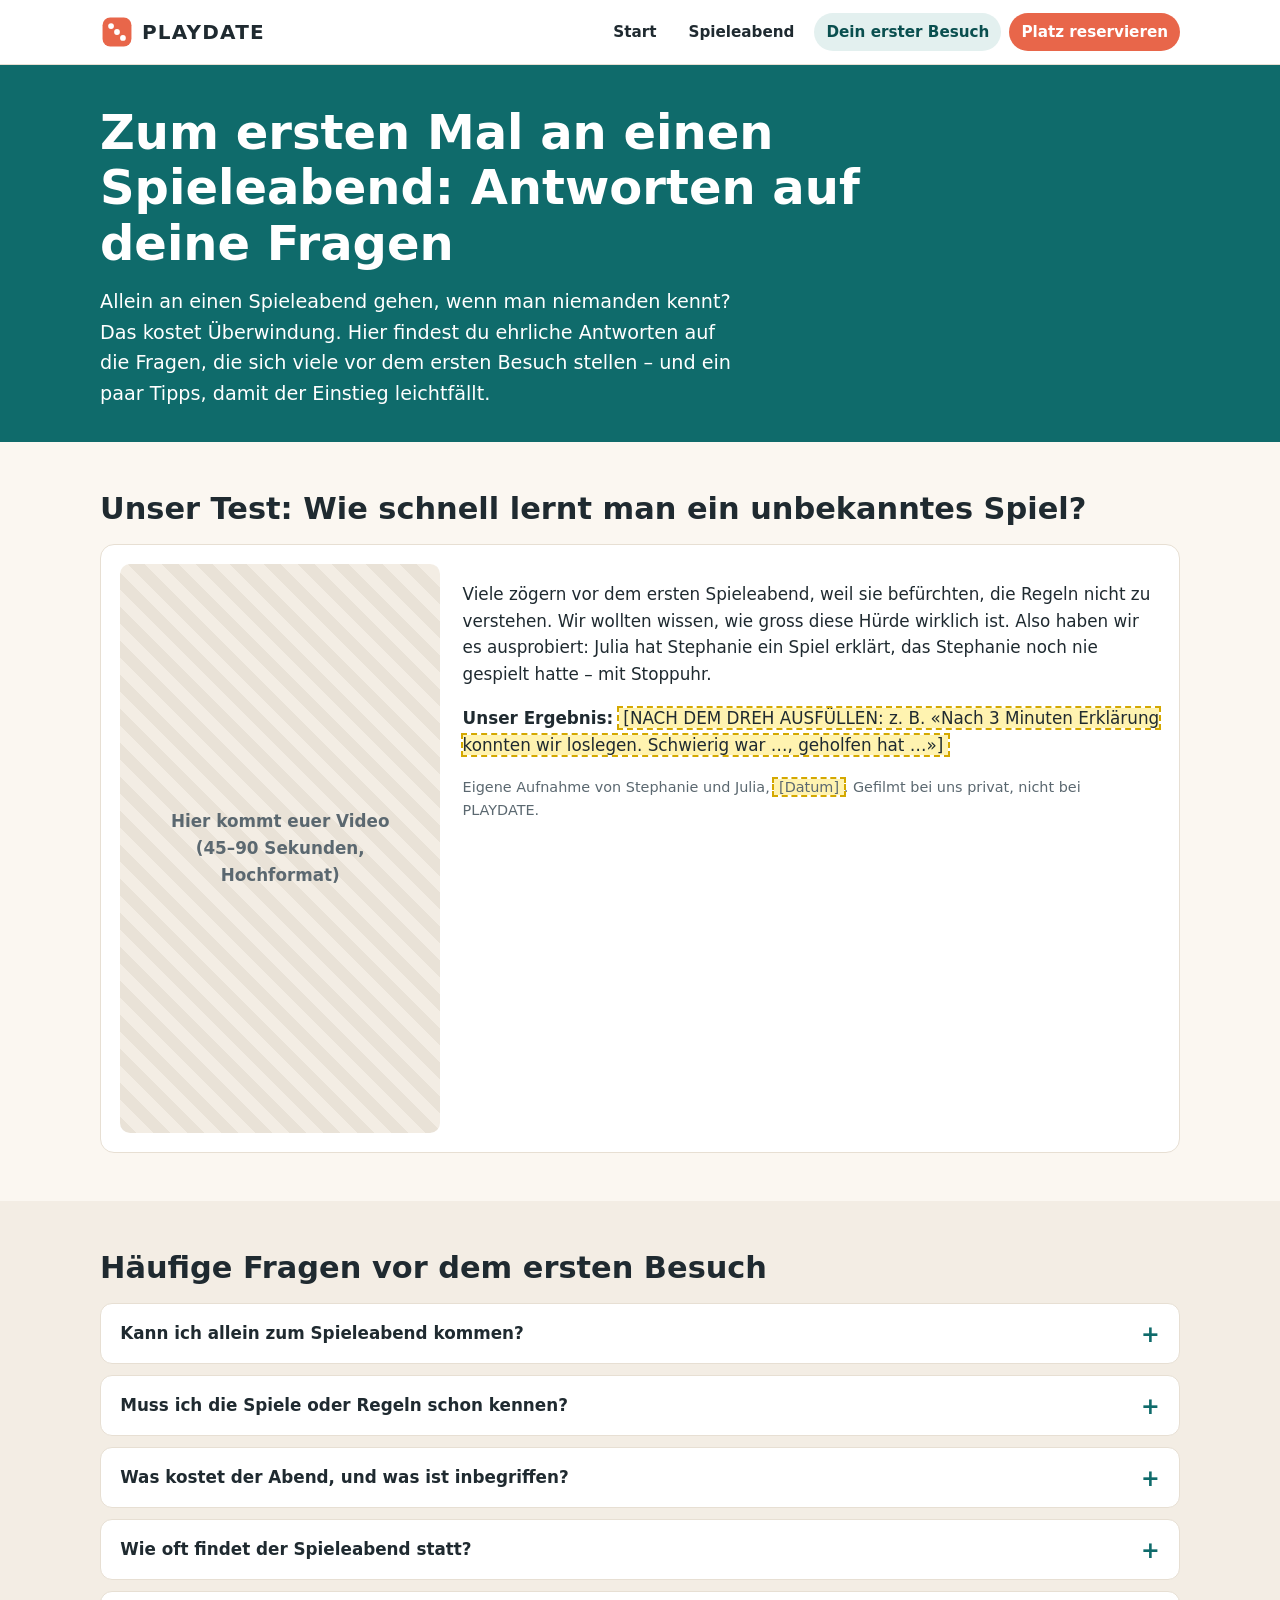
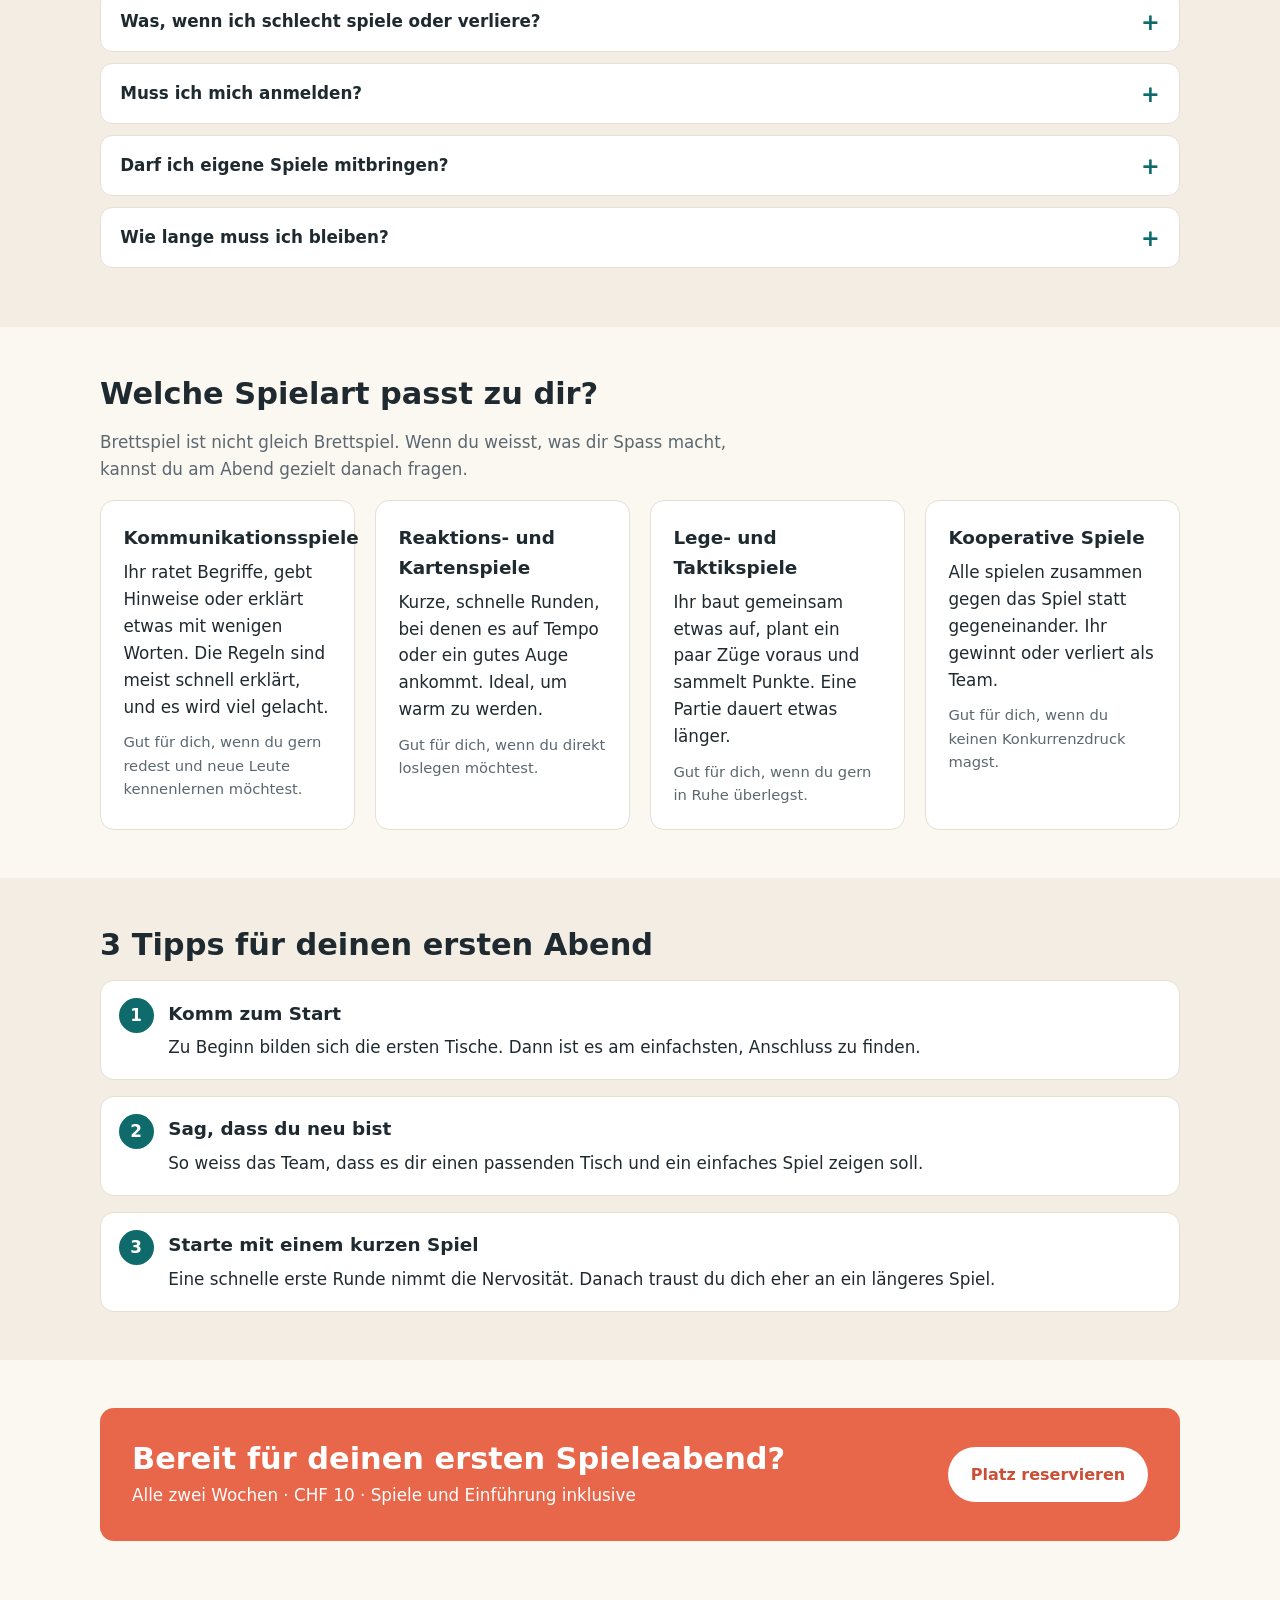
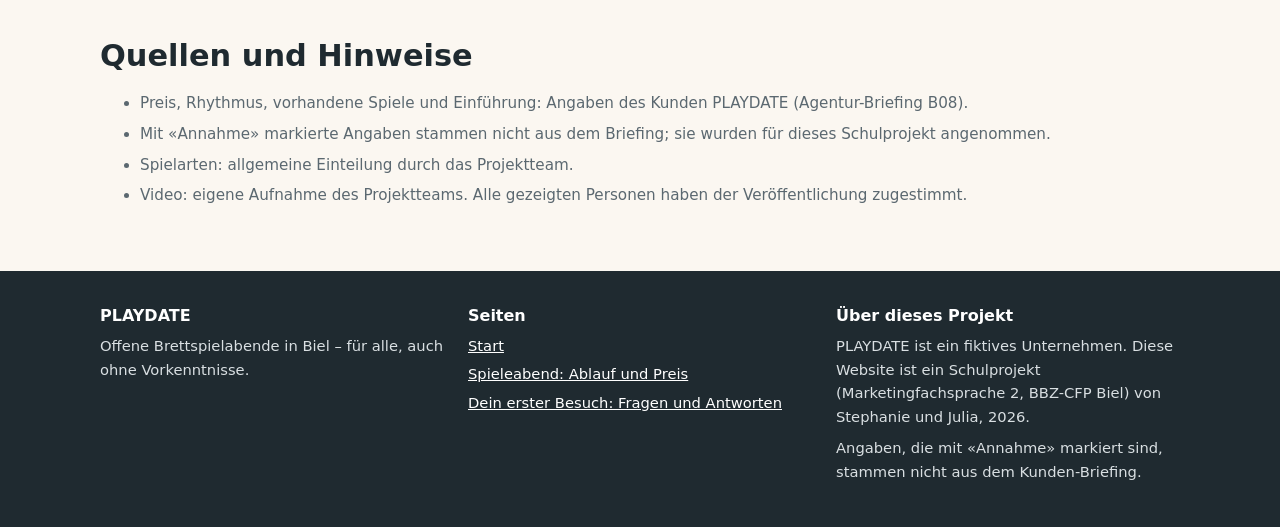
==== erster-besuch.html @ 17700ae2 "Add files via upload" ====
<!DOCTYPE html>
<html lang="de-CH">
<head>
  <meta charset="utf-8">
  <meta name="viewport" content="width=device-width, initial-scale=1">
  <title>Erster Spieleabend allein? Antworten für Einsteiger | PLAYDATE Biel</title>
  <meta name="description" content="Zum ersten Mal an einen Brettspielabend – vielleicht sogar allein? Antworten auf die häufigsten Fragen, Tipps für Einsteiger und unser Video-Test.">
  <link rel="stylesheet" href="style.css">
  <link rel="icon" href="data:image/svg+xml,%3Csvg xmlns='http://www.w3.org/2000/svg' viewBox='0 0 40 40'%3E%3Crect x='3' y='3' width='34' height='34' rx='9' fill='%23e8664a'/%3E%3Ccircle cx='13' cy='13' r='3.4' fill='white'/%3E%3Ccircle cx='27' cy='27' r='3.4' fill='white'/%3E%3Ccircle cx='20' cy='20' r='3.4' fill='white'/%3E%3C/svg%3E">
  <style>
    .todo { background: #fff3b0; outline: 2px dashed #d4a800; padding: 0 .3rem; }
  </style>
</head>
<body>
<a class="skip" href="#inhalt">Zum Inhalt springen</a>

<header class="site-header">
  <div class="wrap">
    <a class="logo" href="index.html" aria-label="PLAYDATE – zur Startseite">
      <svg viewBox="0 0 40 40" aria-hidden="true"><rect x="3" y="3" width="34" height="34" rx="9" fill="#e8664a"/><circle cx="13" cy="13" r="3.4" fill="#fff"/><circle cx="27" cy="27" r="3.4" fill="#fff"/><circle cx="20" cy="20" r="3.4" fill="#fff"/></svg>
      PLAYDATE
    </a>
    <nav class="main-nav" aria-label="Hauptnavigation">
      <ul>
        <li><a href="index.html">Start</a></li>
        <li><a href="spieleabend.html">Spieleabend</a></li>
        <li><a href="erster-besuch.html" aria-current="page">Dein erster Besuch</a></li>
        <li><a class="nav-cta" href="spieleabend.html#reservieren">Platz reservieren</a></li>
      </ul>
    </nav>
  </div>
</header>

<main id="inhalt">

  <div class="hero small">
    <div class="wrap">
      <h1>Zum ersten Mal an einen Spieleabend: Antworten auf deine Fragen</h1>
      <p class="lead">Allein an einen Spieleabend gehen, wenn man niemanden kennt? Das kostet Überwindung. Hier findest du ehrliche Antworten auf die Fragen, die sich viele vor dem ersten Besuch stellen – und ein paar Tipps, damit der Einstieg leichtfällt.</p>
    </div>
  </div>

  <section>
    <div class="wrap">
      <h2>Unser Test: Wie schnell lernt man ein unbekanntes Spiel?</h2>
      <div class="video-box">
        <!-- Nach dem Dreh: Platzhalter-DIV löschen und die nächste Zeile aktivieren (Kommentarzeichen entfernen).
        <video controls playsinline preload="metadata" src="media/regeltest.mp4"></video>
        -->
        <div class="video-placeholder">Hier kommt euer Video<br>(45–90 Sekunden, Hochformat)</div>
        <div>
          <p>Viele zögern vor dem ersten Spieleabend, weil sie befürchten, die Regeln nicht zu verstehen. Wir wollten wissen, wie gross diese Hürde wirklich ist. Also haben wir es ausprobiert: Julia hat Stephanie ein Spiel erklärt, das Stephanie noch nie gespielt hatte – mit Stoppuhr.</p>
          <p><strong>Unser Ergebnis:</strong> <span class="todo">[NACH DEM DREH AUSFÜLLEN: z. B. «Nach 3 Minuten Erklärung konnten wir loslegen. Schwierig war …, geholfen hat …»]</span></p>
          <p style="font-size:.9rem;color:#5b6870">Eigene Aufnahme von Stephanie und Julia, <span class="todo">[Datum]</span>. Gefilmt bei uns privat, nicht bei PLAYDATE.</p>
        </div>
      </div>
    </div>
  </section>

  <section class="alt faq">
    <div class="wrap">
      <h2>Häufige Fragen vor dem ersten Besuch</h2>

      <details>
        <summary>Kann ich allein zum Spieleabend kommen?</summary>
        <div><p>Ja. Der Spieleabend ist ausdrücklich offen für neue Gäste. Sag beim Ankommen, dass du allein bist. Wir setzen dich an einen Tisch mit freien Plätzen, sodass du direkt mit anderen spielst.</p></div>
      </details>

      <details>
        <summary>Muss ich die Spiele oder Regeln schon kennen?</summary>
        <div><p>Nein. Vor jedem Spiel gibt es eine kurze Einführung. Die meisten Regeln versteht man am besten, während man spielt – darum reicht eine kurze Erklärung zu Beginn.</p></div>
      </details>

      <details>
        <summary>Was kostet der Abend, und was ist inbegriffen?</summary>
        <div><p>Der Eintritt kostet CHF 10. Darin enthalten sind alle Spiele vor Ort und die Einführung in die Regeln. Du musst also nichts kaufen oder mitbringen.</p></div>
      </details>

      <details>
        <summary>Wie oft findet der Spieleabend statt?</summary>
        <div><p>Alle zwei Wochen. Die nächsten Daten findest du auf der Seite <a href="spieleabend.html">Spieleabend</a>. Du kannst so oft kommen, wie du möchtest – es gibt keine Mitgliedschaft.</p></div>
      </details>

      <details>
        <summary>Was, wenn ich schlecht spiele oder verliere?</summary>
        <div><p>Das gehört dazu – und passiert allen. Beim Spieleabend steht das gemeinsame Erlebnis im Vordergrund, nicht das Gewinnen. Für den Einstieg eignen sich Spiele mit kurzen Runden. So spielst du schnell eine zweite Partie und merkst, wie sich deine Strategie verbessert.</p></div>
      </details>

      <details>
        <summary>Muss ich mich anmelden?</summary>
        <div><p>Wir empfehlen eine kurze <a href="spieleabend.html#reservieren">Reservation</a>, damit genug Tische bereitstehen. Spontane Gäste sind willkommen, solange es freie Plätze hat. <span class="annahme">(Annahme)</span></p></div>
      </details>

      <details>
        <summary>Darf ich eigene Spiele mitbringen?</summary>
        <div><p>Du musst nicht – alle Spiele sind vor Ort. Wenn du ein Lieblingsspiel zeigen möchtest, frag am Eingang kurz nach. <span class="annahme">(Annahme)</span></p></div>
      </details>

      <details>
        <summary>Wie lange muss ich bleiben?</summary>
        <div><p>So lange, wie es dir gefällt. Du kannst nach einem Spiel gehen oder bis zum Schluss bleiben. <span class="annahme">(Annahme)</span></p></div>
      </details>
    </div>
  </section>

  <section>
    <div class="wrap">
      <h2>Welche Spielart passt zu dir?</h2>
      <p class="intro">Brettspiel ist nicht gleich Brettspiel. Wenn du weisst, was dir Spass macht, kannst du am Abend gezielt danach fragen.</p>
      <div class="grid">
        <article class="card type-card">
          <h3>Kommunikationsspiele</h3>
          <p>Ihr ratet Begriffe, gebt Hinweise oder erklärt etwas mit wenigen Worten. Die Regeln sind meist schnell erklärt, und es wird viel gelacht.</p>
          <p class="who">Gut für dich, wenn du gern redest und neue Leute kennenlernen möchtest.</p>
        </article>
        <article class="card type-card">
          <h3>Reaktions- und Kartenspiele</h3>
          <p>Kurze, schnelle Runden, bei denen es auf Tempo oder ein gutes Auge ankommt. Ideal, um warm zu werden.</p>
          <p class="who">Gut für dich, wenn du direkt loslegen möchtest.</p>
        </article>
        <article class="card type-card">
          <h3>Lege- und Taktikspiele</h3>
          <p>Ihr baut gemeinsam etwas auf, plant ein paar Züge voraus und sammelt Punkte. Eine Partie dauert etwas länger.</p>
          <p class="who">Gut für dich, wenn du gern in Ruhe überlegst.</p>
        </article>
        <article class="card type-card">
          <h3>Kooperative Spiele</h3>
          <p>Alle spielen zusammen gegen das Spiel statt gegeneinander. Ihr gewinnt oder verliert als Team.</p>
          <p class="who">Gut für dich, wenn du keinen Konkurrenzdruck magst.</p>
        </article>
      </div>
    </div>
  </section>

  <section class="alt">
    <div class="wrap">
      <h2>3 Tipps für deinen ersten Abend</h2>
      <ol class="steps">
        <li><h3>Komm zum Start</h3><p>Zu Beginn bilden sich die ersten Tische. Dann ist es am einfachsten, Anschluss zu finden.</p></li>
        <li><h3>Sag, dass du neu bist</h3><p>So weiss das Team, dass es dir einen passenden Tisch und ein einfaches Spiel zeigen soll.</p></li>
        <li><h3>Starte mit einem kurzen Spiel</h3><p>Eine schnelle erste Runde nimmt die Nervosität. Danach traust du dich eher an ein längeres Spiel.</p></li>
      </ol>
    </div>
  </section>

  <section>
    <div class="wrap">
      <div class="cta-band">
        <div>
          <h2>Bereit für deinen ersten Spieleabend?</h2>
          <p>Alle zwei Wochen · CHF 10 · Spiele und Einführung inklusive</p>
        </div>
        <a class="btn" href="spieleabend.html#reservieren">Platz reservieren</a>
      </div>
    </div>
  </section>

  <section>
    <div class="wrap">
      <h2>Quellen und Hinweise</h2>
      <ul class="sources">
        <li>Preis, Rhythmus, vorhandene Spiele und Einführung: Angaben des Kunden PLAYDATE (Agentur-Briefing B08).</li>
        <li>Mit «Annahme» markierte Angaben stammen nicht aus dem Briefing; sie wurden für dieses Schulprojekt angenommen.</li>
        <li>Spielarten: allgemeine Einteilung durch das Projektteam.</li>
        <li>Video: eigene Aufnahme des Projektteams. Alle gezeigten Personen haben der Veröffentlichung zugestimmt.</li>
      </ul>
    </div>
  </section>

</main>

<footer class="site-footer">
  <div class="wrap cols">
    <div>
      <h2>PLAYDATE</h2>
      <p>Offene Brettspielabende in Biel – für alle, auch ohne Vorkenntnisse.</p>
    </div>
    <div>
      <h2>Seiten</h2>
      <ul>
        <li><a href="index.html">Start</a></li>
        <li><a href="spieleabend.html">Spieleabend: Ablauf und Preis</a></li>
        <li><a href="erster-besuch.html">Dein erster Besuch: Fragen und Antworten</a></li>
      </ul>
    </div>
    <div>
      <h2>Über dieses Projekt</h2>
      <p>PLAYDATE ist ein fiktives Unternehmen. Diese Website ist ein Schulprojekt (Marketingfachsprache 2, BBZ-CFP Biel) von Stephanie und Julia, 2026.</p>
      <p>Angaben, die mit «Annahme» markiert sind, stammen nicht aus dem Kunden-Briefing.</p>
    </div>
  </div>
</footer>

</body>
</html>
---- style.css ----
/* PLAYDATE – Schulprojekt MFS2 */
:root {
  --ink: #1f2a30;
  --muted: #5b6870;
  --bg: #fbf7f1;
  --card: #ffffff;
  --teal: #0f6b6b;
  --teal-dark: #0a4f4f;
  --coral: #e8664a;
  --coral-dark: #c94f35;
  --sun: #f4c152;
  --line: #e7dfd3;
  --radius: 14px;
  --max: 1080px;
}

* { box-sizing: border-box; }

html { scroll-behavior: smooth; }

body {
  margin: 0;
  font-family: system-ui, -apple-system, "Segoe UI", Roboto, "Helvetica Neue", Arial, sans-serif;
  font-size: 1.05rem;
  line-height: 1.6;
  color: var(--ink);
  background: var(--bg);
}

img, video { max-width: 100%; display: block; }

a { color: var(--teal); }
a:hover { color: var(--teal-dark); }

.wrap { width: min(100% - 2.5rem, var(--max)); margin-inline: auto; }

/* ---------- Header / Navigation ---------- */
.site-header {
  background: var(--card);
  border-bottom: 1px solid var(--line);
  position: sticky;
  top: 0;
  z-index: 10;
}
.site-header .wrap {
  display: flex;
  align-items: center;
  justify-content: space-between;
  gap: 1rem;
  padding-block: .8rem;
  flex-wrap: wrap;
}
.logo {
  display: flex;
  align-items: center;
  gap: .5rem;
  font-weight: 800;
  letter-spacing: .06em;
  font-size: 1.25rem;
  color: var(--ink);
  text-decoration: none;
}
.logo svg { width: 34px; height: 34px; }

.main-nav ul {
  list-style: none;
  margin: 0;
  padding: 0;
  display: flex;
  flex-wrap: wrap;
  gap: .25rem .5rem;
  align-items: center;
}
.main-nav a {
  display: inline-block;
  padding: .45rem .75rem;
  border-radius: 999px;
  text-decoration: none;
  color: var(--ink);
  font-weight: 600;
  font-size: .95rem;
}
.main-nav a:hover { background: #f1ebe2; }
.main-nav a[aria-current="page"] { background: #e3f0ef; color: var(--teal-dark); }
.main-nav .nav-cta { background: var(--coral); color: #fff; }
.main-nav .nav-cta:hover { background: var(--coral-dark); color: #fff; }

/* ---------- Buttons ---------- */
.btn {
  display: inline-block;
  padding: .8rem 1.3rem;
  border-radius: 999px;
  font-weight: 700;
  text-decoration: none;
  border: 2px solid transparent;
  cursor: pointer;
  font-size: 1rem;
}
.btn-primary { background: var(--coral); color: #fff; }
.btn-primary:hover { background: var(--coral-dark); color: #fff; }
.btn-secondary { background: transparent; border-color: var(--teal); color: var(--teal); }
.btn-secondary:hover { background: var(--teal); color: #fff; }
.btn-row { display: flex; flex-wrap: wrap; gap: .75rem; margin-top: 1.5rem; }

/* ---------- Hero ---------- */
.hero {
  background: var(--teal);
  color: #fff;
  padding-block: 3.5rem 3rem;
  position: relative;
  overflow: hidden;
}
.hero .wrap { position: relative; z-index: 1; }
.hero h1 {
  font-size: clamp(1.9rem, 4.5vw, 3rem);
  line-height: 1.15;
  margin: 0 0 1rem;
  max-width: 20ch;
}
.hero p.lead { font-size: 1.2rem; max-width: 52ch; margin: 0; }
.hero .btn-secondary { border-color: #fff; color: #fff; }
.hero .btn-secondary:hover { background: #fff; color: var(--teal-dark); }
.hero-deco {
  position: absolute;
  right: -40px;
  bottom: -30px;
  width: 340px;
  opacity: .22;
  pointer-events: none;
}
.hero.small { padding-block: 2.5rem 2rem; }
.hero.small h1 { max-width: 26ch; }

.facts {
  list-style: none;
  padding: 0;
  margin: 1.5rem 0 0;
  display: flex;
  flex-wrap: wrap;
  gap: .5rem;
}
.facts li {
  background: rgba(255,255,255,.15);
  border: 1px solid rgba(255,255,255,.35);
  padding: .35rem .8rem;
  border-radius: 999px;
  font-weight: 600;
  font-size: .95rem;
}

/* ---------- Sections ---------- */
section { padding-block: 3rem; }
section.alt { background: #f3ede4; }
h2 { font-size: clamp(1.45rem, 3vw, 1.9rem); line-height: 1.25; margin: 0 0 1rem; }
h3 { font-size: 1.15rem; margin: 0 0 .4rem; }
.intro { max-width: 62ch; color: var(--muted); margin-top: 0; }

.grid {
  display: grid;
  gap: 1.25rem;
  grid-template-columns: repeat(auto-fit, minmax(240px, 1fr));
}
.card {
  background: var(--card);
  border: 1px solid var(--line);
  border-radius: var(--radius);
  padding: 1.4rem;
}
.card p { margin: 0; }
.card .icon {
  width: 44px; height: 44px;
  border-radius: 12px;
  display: grid; place-items: center;
  background: #e3f0ef;
  margin-bottom: .8rem;
}
.card .icon svg { width: 26px; height: 26px; }

/* ---------- Story ---------- */
.story {
  background: var(--card);
  border-left: 6px solid var(--sun);
  border-radius: var(--radius);
  padding: 1.6rem 1.8rem;
  max-width: 70ch;
}
.story p { margin: 0 0 .9rem; }
.story p:last-child { margin-bottom: 0; }
.tag {
  display: inline-block;
  font-size: .8rem;
  font-weight: 700;
  text-transform: uppercase;
  letter-spacing: .05em;
  background: #fdf0cf;
  color: #7a5a07;
  padding: .15rem .6rem;
  border-radius: 6px;
  margin-bottom: .8rem;
}

/* ---------- Annahmen ---------- */
.annahme {
  font-size: .78em;
  color: var(--muted);
  font-style: italic;
  white-space: nowrap;
}
.hero .annahme { color: rgba(255,255,255,.8); }

/* ---------- CTA band ---------- */
.cta-band {
  background: var(--coral);
  color: #fff;
  border-radius: var(--radius);
  padding: 2rem;
  display: flex;
  flex-wrap: wrap;
  align-items: center;
  justify-content: space-between;
  gap: 1rem;
}
.cta-band h2 { margin: 0 0 .3rem; }
.cta-band p { margin: 0; }
.cta-band .btn { background: #fff; color: var(--coral-dark); }
.cta-band .btn:hover { background: var(--ink); color: #fff; }
.cta-band .annahme { color: rgba(255,255,255,.85); }

/* ---------- Fakten-Tabelle ---------- */
.fact-table {
  width: 100%;
  border-collapse: collapse;
  background: var(--card);
  border-radius: var(--radius);
  overflow: hidden;
  border: 1px solid var(--line);
}
.fact-table th, .fact-table td {
  text-align: left;
  padding: .9rem 1.1rem;
  border-bottom: 1px solid var(--line);
  vertical-align: top;
}
.fact-table tr:last-child th, .fact-table tr:last-child td { border-bottom: 0; }
.fact-table th { width: 34%; background: #f8f4ee; font-weight: 700; }

/* ---------- Ablauf ---------- */
.steps { list-style: none; padding: 0; margin: 0; counter-reset: step; display: grid; gap: 1rem; }
.steps li {
  counter-increment: step;
  background: var(--card);
  border: 1px solid var(--line);
  border-radius: var(--radius);
  padding: 1.1rem 1.2rem 1.1rem 4.2rem;
  position: relative;
}
.steps li::before {
  content: counter(step);
  position: absolute;
  left: 1.1rem;
  top: 1.05rem;
  width: 2.2rem; height: 2.2rem;
  border-radius: 50%;
  background: var(--teal);
  color: #fff;
  font-weight: 800;
  display: grid; place-items: center;
}
.steps p { margin: 0; }

/* ---------- Formular ---------- */
.form-card { max-width: 560px; }
form label { display: block; font-weight: 600; margin: 1rem 0 .3rem; }
form input[type="text"], form input[type="email"], form select {
  width: 100%;
  padding: .75rem .9rem;
  font-size: 1rem;
  border: 1px solid #cfc5b7;
  border-radius: 10px;
  background: #fff;
  font-family: inherit;
}
form .check { display: flex; gap: .6rem; align-items: flex-start; font-weight: 400; }
form .check input { margin-top: .35rem; }
form .btn { margin-top: 1.4rem; }
.form-note { font-size: .9rem; color: var(--muted); margin-top: 1rem; }
.success {
  display: none;
  background: #e3f0ef;
  border: 1px solid #b6d7d4;
  border-radius: 10px;
  padding: 1rem;
  margin-top: 1rem;
}
.success.show { display: block; }

/* ---------- FAQ ---------- */
.faq details {
  background: var(--card);
  border: 1px solid var(--line);
  border-radius: 12px;
  margin-bottom: .7rem;
}
.faq summary {
  cursor: pointer;
  padding: 1rem 1.2rem;
  font-weight: 700;
  list-style: none;
  position: relative;
  padding-right: 3rem;
}
.faq summary::-webkit-details-marker { display: none; }
.faq summary::after {
  content: "+";
  position: absolute;
  right: 1.2rem;
  top: .8rem;
  font-size: 1.4rem;
  color: var(--teal);
}
.faq details[open] summary::after { content: "–"; }
.faq details > div { padding: 0 1.2rem 1.1rem; }
.faq details > div p { margin: 0 0 .6rem; }

/* ---------- Video ---------- */
.video-box {
  background: var(--card);
  border: 1px solid var(--line);
  border-radius: var(--radius);
  padding: 1.2rem;
  display: grid;
  gap: 1.4rem;
  grid-template-columns: minmax(0, 320px) 1fr;
  align-items: start;
}
.video-box video {
  width: 100%;
  aspect-ratio: 9 / 16;
  background: #222;
  border-radius: 10px;
  object-fit: cover;
}
.video-placeholder {
  aspect-ratio: 9 / 16;
  border-radius: 10px;
  background: repeating-linear-gradient(45deg, #e9e2d7, #e9e2d7 12px, #f3ede4 12px, #f3ede4 24px);
  display: grid;
  place-items: center;
  text-align: center;
  padding: 1rem;
  color: var(--muted);
  font-weight: 600;
}
@media (max-width: 700px) {
  .video-box { grid-template-columns: 1fr; }
  .video-box video, .video-placeholder { max-width: 320px; margin-inline: auto; }
}

/* ---------- Spielarten ---------- */
.type-card h3 { display: flex; align-items: center; gap: .5rem; }
.type-card .who { font-size: .92rem; color: var(--muted); margin-top: .6rem; }

/* ---------- Quellen ---------- */
.sources { font-size: .95rem; color: var(--muted); }
.sources li { margin-bottom: .4rem; }

/* ---------- Footer ---------- */
.site-footer {
  background: var(--ink);
  color: #d9dfe2;
  padding-block: 2.2rem;
  font-size: .92rem;
}
.site-footer a { color: #fff; }
.site-footer .cols {
  display: grid;
  gap: 1.5rem;
  grid-template-columns: repeat(auto-fit, minmax(220px, 1fr));
}
.site-footer h2 { font-size: 1rem; color: #fff; margin-bottom: .5rem; }
.site-footer ul { list-style: none; padding: 0; margin: 0; }
.site-footer li { margin-bottom: .3rem; }
.site-footer p { margin: 0 0 .5rem; }

/* Skip link */
.skip { position: absolute; left: -999px; }
.skip:focus { left: 1rem; top: 1rem; background: #fff; padding: .5rem 1rem; z-index: 100; }

@media (max-width: 560px) {
  body { font-size: 1rem; }
  section { padding-block: 2.2rem; }
  .hero { padding-block: 2.5rem 2.2rem; }
  .main-nav ul { gap: .2rem; }
  .main-nav a { padding: .4rem .6rem; font-size: .9rem; }
  .fact-table th { width: 40%; }
  .cta-band { padding: 1.5rem; }
}
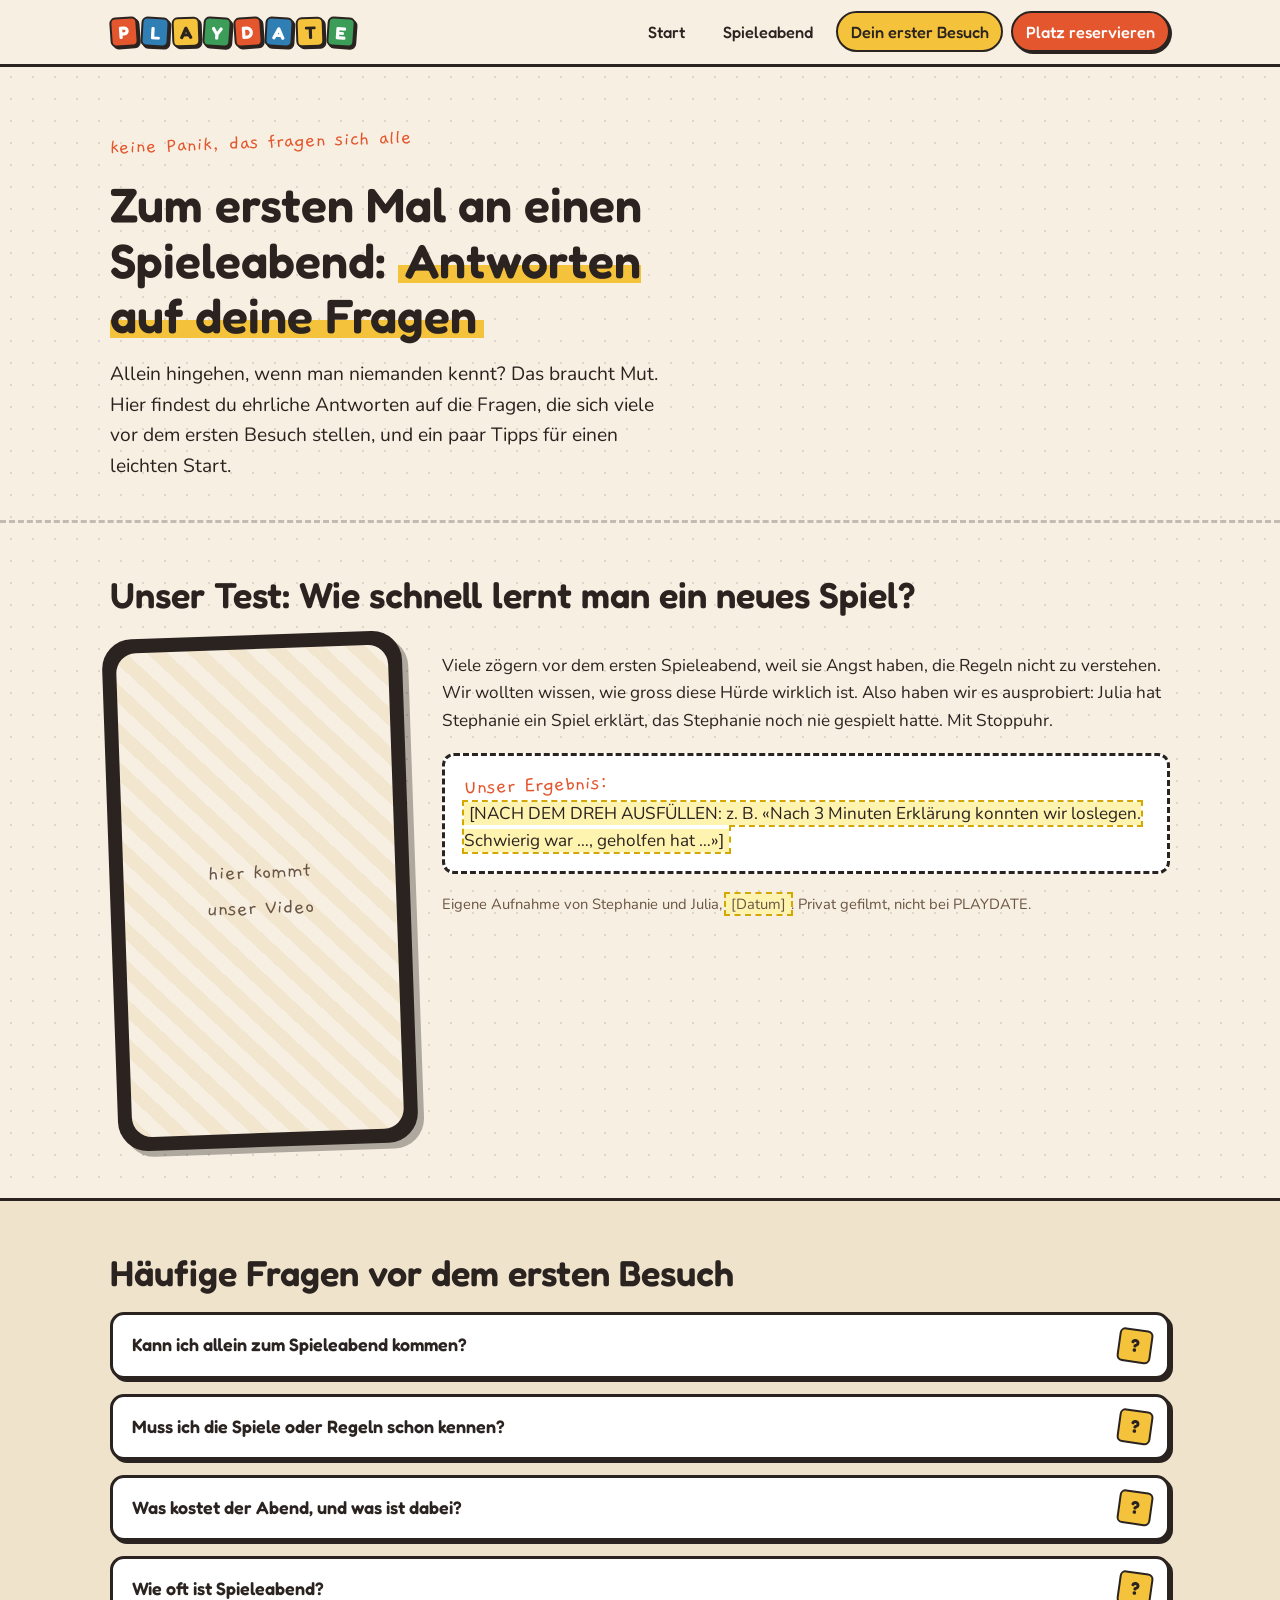
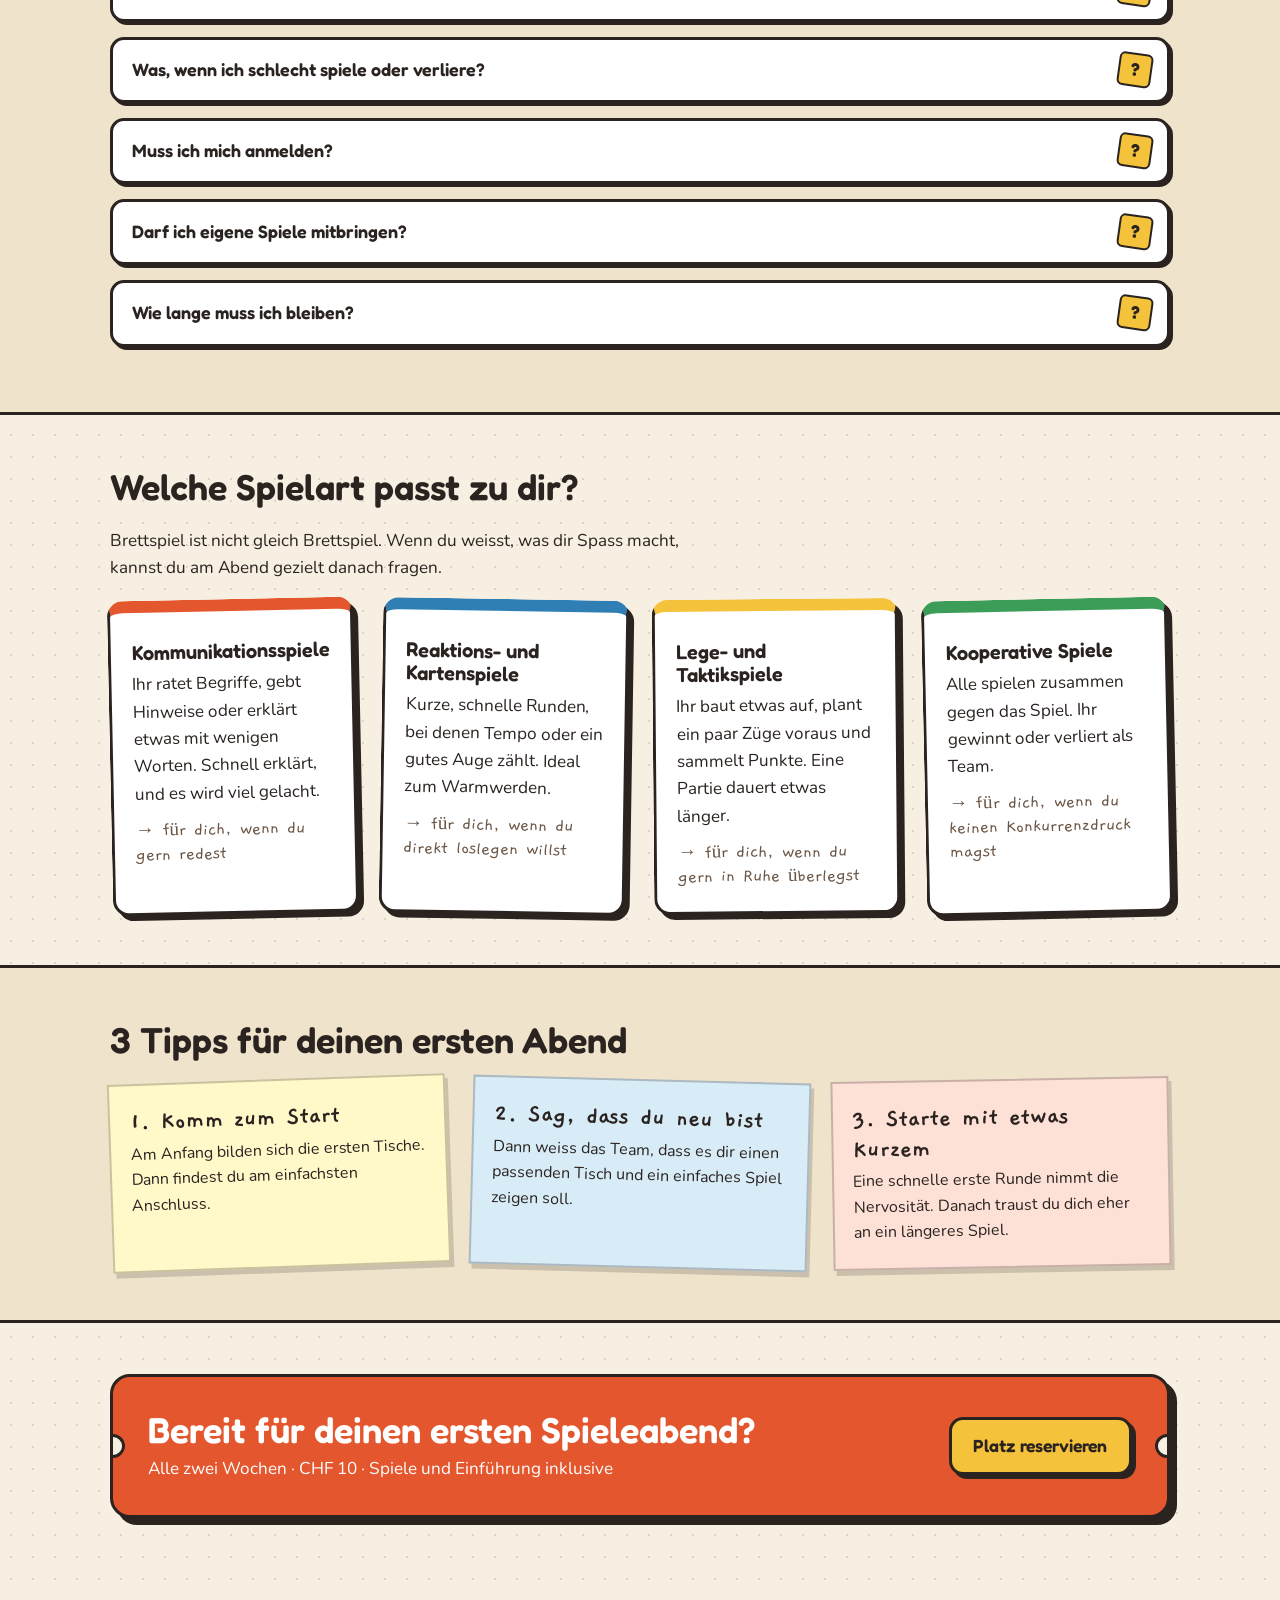
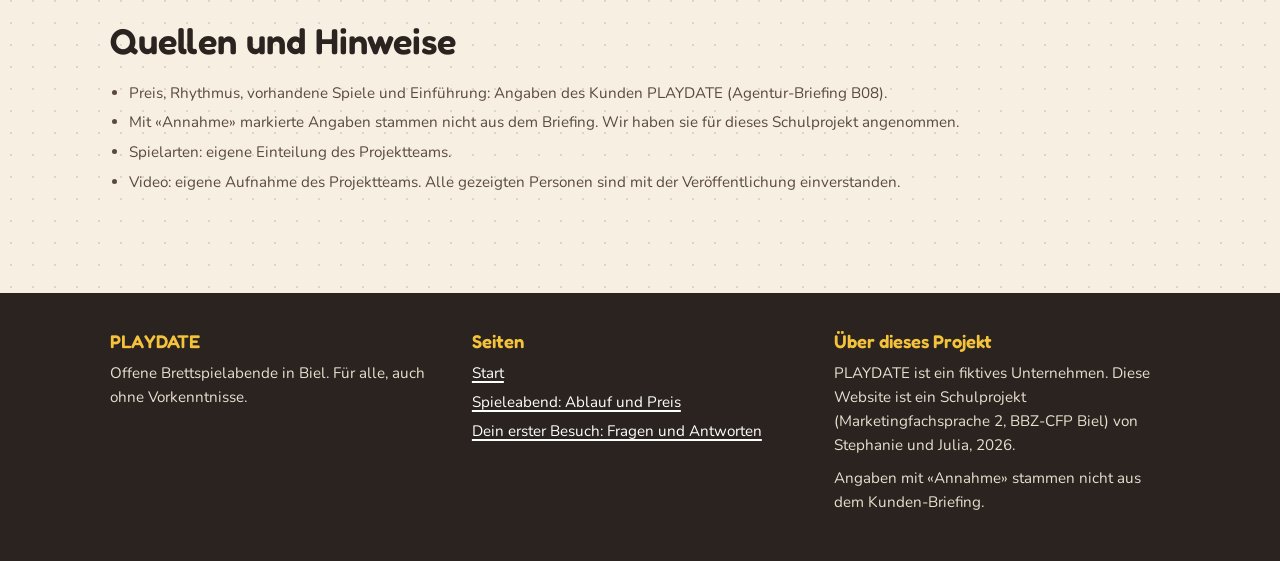
==== commit 06d9a24b: "Neues Design: Spieltisch-Look, lockerere Texte Co-Authored-By: Claude Opus 5.5 <noreply@anthropic.co" ====
--- a/erster-besuch.html
+++ b/erster-besuch.html
@@ -4,22 +4,20 @@
   <meta charset="utf-8">
   <meta name="viewport" content="width=device-width, initial-scale=1">
   <title>Erster Spieleabend allein? Antworten für Einsteiger | PLAYDATE Biel</title>
-  <meta name="description" content="Zum ersten Mal an einen Brettspielabend – vielleicht sogar allein? Antworten auf die häufigsten Fragen, Tipps für Einsteiger und unser Video-Test.">
+  <meta name="description" content="Zum ersten Mal an einen Brettspielabend, vielleicht sogar allein? Antworten auf die häufigsten Fragen, Tipps für Einsteiger und unser Video-Test.">
+  <link rel="preconnect" href="https://fonts.googleapis.com">
+  <link rel="preconnect" href="https://fonts.gstatic.com" crossorigin>
+  <link href="https://fonts.googleapis.com/css2?family=Fredoka:wght@500;600;700&family=Gaegu:wght@400;700&family=Nunito:wght@400;600;700&display=swap" rel="stylesheet">
   <link rel="stylesheet" href="style.css">
-  <link rel="icon" href="data:image/svg+xml,%3Csvg xmlns='http://www.w3.org/2000/svg' viewBox='0 0 40 40'%3E%3Crect x='3' y='3' width='34' height='34' rx='9' fill='%23e8664a'/%3E%3Ccircle cx='13' cy='13' r='3.4' fill='white'/%3E%3Ccircle cx='27' cy='27' r='3.4' fill='white'/%3E%3Ccircle cx='20' cy='20' r='3.4' fill='white'/%3E%3C/svg%3E">
-  <style>
-    .todo { background: #fff3b0; outline: 2px dashed #d4a800; padding: 0 .3rem; }
-  </style>
+  <link rel="icon" href="data:image/svg+xml,%3Csvg xmlns='http://www.w3.org/2000/svg' viewBox='0 0 40 40'%3E%3Crect x='3' y='3' width='34' height='34' rx='8' fill='%23e4572e' stroke='%232a2320' stroke-width='3'/%3E%3Ccircle cx='13' cy='13' r='3.4' fill='white'/%3E%3Ccircle cx='27' cy='27' r='3.4' fill='white'/%3E%3Ccircle cx='20' cy='20' r='3.4' fill='white'/%3E%3C/svg%3E">
+  <style>.todo { background: #fff3b0; outline: 2px dashed #d4a800; padding: 0 .3rem; }</style>
 </head>
 <body>
 <a class="skip" href="#inhalt">Zum Inhalt springen</a>
 
 <header class="site-header">
   <div class="wrap">
-    <a class="logo" href="index.html" aria-label="PLAYDATE – zur Startseite">
-      <svg viewBox="0 0 40 40" aria-hidden="true"><rect x="3" y="3" width="34" height="34" rx="9" fill="#e8664a"/><circle cx="13" cy="13" r="3.4" fill="#fff"/><circle cx="27" cy="27" r="3.4" fill="#fff"/><circle cx="20" cy="20" r="3.4" fill="#fff"/></svg>
-      PLAYDATE
-    </a>
+    <a class="logo" href="index.html" aria-label="PLAYDATE, zur Startseite"><span>P</span><span>L</span><span>A</span><span>Y</span><span>D</span><span>A</span><span>T</span><span>E</span></a>
     <nav class="main-nav" aria-label="Hauptnavigation">
       <ul>
         <li><a href="index.html">Start</a></li>
@@ -35,70 +33,75 @@
 
   <div class="hero small">
     <div class="wrap">
-      <h1>Zum ersten Mal an einen Spieleabend: Antworten auf deine Fragen</h1>
-      <p class="lead">Allein an einen Spieleabend gehen, wenn man niemanden kennt? Das kostet Überwindung. Hier findest du ehrliche Antworten auf die Fragen, die sich viele vor dem ersten Besuch stellen – und ein paar Tipps, damit der Einstieg leichtfällt.</p>
+      <p class="note">keine Panik, das fragen sich alle</p>
+      <h1>Zum ersten Mal an einen Spieleabend: <span class="mark">Antworten auf deine Fragen</span></h1>
+      <p class="lead">Allein hingehen, wenn man niemanden kennt? Das braucht Mut. Hier findest du ehrliche Antworten auf die Fragen, die sich viele vor dem ersten Besuch stellen, und ein paar Tipps für einen leichten Start.</p>
     </div>
   </div>
 
   <section>
     <div class="wrap">
-      <h2>Unser Test: Wie schnell lernt man ein unbekanntes Spiel?</h2>
+      <h2>Unser Test: Wie schnell lernt man ein neues Spiel?</h2>
       <div class="video-box">
-        <!-- Nach dem Dreh: Platzhalter-DIV löschen und die nächste Zeile aktivieren (Kommentarzeichen entfernen).
-        <video controls playsinline preload="metadata" src="media/regeltest.mp4"></video>
-        -->
-        <div class="video-placeholder">Hier kommt euer Video<br>(45–90 Sekunden, Hochformat)</div>
+        <div class="phone">
+          <!-- Nach dem Dreh: Platzhalter-DIV löschen und die nächste Zeile aktivieren.
+          <video controls playsinline preload="metadata" src="media/regeltest.mp4"></video>
+          -->
+          <div class="video-placeholder">hier kommt<br>unser Video</div>
+        </div>
         <div>
-          <p>Viele zögern vor dem ersten Spieleabend, weil sie befürchten, die Regeln nicht zu verstehen. Wir wollten wissen, wie gross diese Hürde wirklich ist. Also haben wir es ausprobiert: Julia hat Stephanie ein Spiel erklärt, das Stephanie noch nie gespielt hatte – mit Stoppuhr.</p>
-          <p><strong>Unser Ergebnis:</strong> <span class="todo">[NACH DEM DREH AUSFÜLLEN: z. B. «Nach 3 Minuten Erklärung konnten wir loslegen. Schwierig war …, geholfen hat …»]</span></p>
-          <p style="font-size:.9rem;color:#5b6870">Eigene Aufnahme von Stephanie und Julia, <span class="todo">[Datum]</span>. Gefilmt bei uns privat, nicht bei PLAYDATE.</p>
+          <p>Viele zögern vor dem ersten Spieleabend, weil sie Angst haben, die Regeln nicht zu verstehen. Wir wollten wissen, wie gross diese Hürde wirklich ist. Also haben wir es ausprobiert: Julia hat Stephanie ein Spiel erklärt, das Stephanie noch nie gespielt hatte. Mit Stoppuhr.</p>
+          <div class="result">
+            <p style="margin:0"><span class="note" style="font-size:1.4rem">Unser Ergebnis:</span><br><span class="todo">[NACH DEM DREH AUSFÜLLEN: z. B. «Nach 3 Minuten Erklärung konnten wir loslegen. Schwierig war …, geholfen hat …»]</span></p>
+          </div>
+          <p class="fine">Eigene Aufnahme von Stephanie und Julia, <span class="todo">[Datum]</span>. Privat gefilmt, nicht bei PLAYDATE.</p>
         </div>
       </div>
     </div>
   </section>
 
-  <section class="alt faq">
-    <div class="wrap">
+  <section class="band">
+    <div class="wrap faq-list">
       <h2>Häufige Fragen vor dem ersten Besuch</h2>
 
       <details>
         <summary>Kann ich allein zum Spieleabend kommen?</summary>
-        <div><p>Ja. Der Spieleabend ist ausdrücklich offen für neue Gäste. Sag beim Ankommen, dass du allein bist. Wir setzen dich an einen Tisch mit freien Plätzen, sodass du direkt mit anderen spielst.</p></div>
+        <div><p>Ja. Der Spieleabend ist offen für neue Gäste. Sag beim Ankommen, dass du allein bist. Wir setzen dich an einen Tisch mit freien Plätzen, dann spielst du direkt mit anderen.</p></div>
       </details>
 
       <details>
         <summary>Muss ich die Spiele oder Regeln schon kennen?</summary>
-        <div><p>Nein. Vor jedem Spiel gibt es eine kurze Einführung. Die meisten Regeln versteht man am besten, während man spielt – darum reicht eine kurze Erklärung zu Beginn.</p></div>
+        <div><p>Nein. Vor jedem Spiel gibt es eine kurze Einführung. Die meisten Regeln versteht man am besten beim Spielen, darum reicht eine kurze Erklärung am Anfang.</p></div>
       </details>
 
       <details>
-        <summary>Was kostet der Abend, und was ist inbegriffen?</summary>
-        <div><p>Der Eintritt kostet CHF 10. Darin enthalten sind alle Spiele vor Ort und die Einführung in die Regeln. Du musst also nichts kaufen oder mitbringen.</p></div>
+        <summary>Was kostet der Abend, und was ist dabei?</summary>
+        <div><p>Der Eintritt kostet CHF 10. Dabei sind alle Spiele vor Ort und die Einführung in die Regeln. Du musst also nichts kaufen oder mitbringen.</p></div>
       </details>
 
       <details>
-        <summary>Wie oft findet der Spieleabend statt?</summary>
-        <div><p>Alle zwei Wochen. Die nächsten Daten findest du auf der Seite <a href="spieleabend.html">Spieleabend</a>. Du kannst so oft kommen, wie du möchtest – es gibt keine Mitgliedschaft.</p></div>
+        <summary>Wie oft ist Spieleabend?</summary>
+        <div><p>Alle zwei Wochen. Die nächsten Daten stehen auf der Seite <a href="spieleabend.html">Spieleabend</a>. Du kannst so oft kommen, wie du willst. Eine Mitgliedschaft gibt es nicht.</p></div>
       </details>
 
       <details>
         <summary>Was, wenn ich schlecht spiele oder verliere?</summary>
-        <div><p>Das gehört dazu – und passiert allen. Beim Spieleabend steht das gemeinsame Erlebnis im Vordergrund, nicht das Gewinnen. Für den Einstieg eignen sich Spiele mit kurzen Runden. So spielst du schnell eine zweite Partie und merkst, wie sich deine Strategie verbessert.</p></div>
+        <div><p>Das passiert allen. Am Spieleabend geht es ums gemeinsame Spielen, nicht ums Gewinnen. Für den Einstieg eignen sich Spiele mit kurzen Runden. Dann spielst du schnell eine zweite Partie und merkst, wie du besser wirst.</p></div>
       </details>
 
       <details>
         <summary>Muss ich mich anmelden?</summary>
-        <div><p>Wir empfehlen eine kurze <a href="spieleabend.html#reservieren">Reservation</a>, damit genug Tische bereitstehen. Spontane Gäste sind willkommen, solange es freie Plätze hat. <span class="annahme">(Annahme)</span></p></div>
+        <div><p>Wir empfehlen eine kurze <a href="spieleabend.html#reservieren">Reservation</a>, damit genug Tische bereitstehen. Spontan vorbeikommen geht auch, solange es freie Plätze hat. <span class="annahme">(Annahme)</span></p></div>
       </details>
 
       <details>
         <summary>Darf ich eigene Spiele mitbringen?</summary>
-        <div><p>Du musst nicht – alle Spiele sind vor Ort. Wenn du ein Lieblingsspiel zeigen möchtest, frag am Eingang kurz nach. <span class="annahme">(Annahme)</span></p></div>
+        <div><p>Du musst nicht, alle Spiele sind vor Ort. Wenn du ein Lieblingsspiel zeigen willst, frag am Eingang kurz nach. <span class="annahme">(Annahme)</span></p></div>
       </details>
 
       <details>
         <summary>Wie lange muss ich bleiben?</summary>
-        <div><p>So lange, wie es dir gefällt. Du kannst nach einem Spiel gehen oder bis zum Schluss bleiben. <span class="annahme">(Annahme)</span></p></div>
+        <div><p>So lange, wie du Lust hast. Du kannst nach einem Spiel gehen oder bis zum Schluss bleiben. <span class="annahme">(Annahme)</span></p></div>
       </details>
     </div>
   </section>
@@ -106,46 +109,47 @@
   <section>
     <div class="wrap">
       <h2>Welche Spielart passt zu dir?</h2>
-      <p class="intro">Brettspiel ist nicht gleich Brettspiel. Wenn du weisst, was dir Spass macht, kannst du am Abend gezielt danach fragen.</p>
-      <div class="grid">
-        <article class="card type-card">
+      <p style="max-width:60ch;margin-top:0">Brettspiel ist nicht gleich Brettspiel. Wenn du weisst, was dir Spass macht, kannst du am Abend gezielt danach fragen.</p>
+      <div class="cards">
+        <article class="card top-red">
           <h3>Kommunikationsspiele</h3>
-          <p>Ihr ratet Begriffe, gebt Hinweise oder erklärt etwas mit wenigen Worten. Die Regeln sind meist schnell erklärt, und es wird viel gelacht.</p>
-          <p class="who">Gut für dich, wenn du gern redest und neue Leute kennenlernen möchtest.</p>
+          <p>Ihr ratet Begriffe, gebt Hinweise oder erklärt etwas mit wenigen Worten. Schnell erklärt, und es wird viel gelacht.</p>
+          <p class="who">→ für dich, wenn du gern redest</p>
         </article>
-        <article class="card type-card">
+        <article class="card top-blue">
           <h3>Reaktions- und Kartenspiele</h3>
-          <p>Kurze, schnelle Runden, bei denen es auf Tempo oder ein gutes Auge ankommt. Ideal, um warm zu werden.</p>
-          <p class="who">Gut für dich, wenn du direkt loslegen möchtest.</p>
+          <p>Kurze, schnelle Runden, bei denen Tempo oder ein gutes Auge zählt. Ideal zum Warmwerden.</p>
+          <p class="who">→ für dich, wenn du direkt loslegen willst</p>
         </article>
-        <article class="card type-card">
+        <article class="card top-yellow">
           <h3>Lege- und Taktikspiele</h3>
-          <p>Ihr baut gemeinsam etwas auf, plant ein paar Züge voraus und sammelt Punkte. Eine Partie dauert etwas länger.</p>
-          <p class="who">Gut für dich, wenn du gern in Ruhe überlegst.</p>
+          <p>Ihr baut etwas auf, plant ein paar Züge voraus und sammelt Punkte. Eine Partie dauert etwas länger.</p>
+          <p class="who">→ für dich, wenn du gern in Ruhe überlegst</p>
         </article>
-        <article class="card type-card">
+        <article class="card top-green">
           <h3>Kooperative Spiele</h3>
-          <p>Alle spielen zusammen gegen das Spiel statt gegeneinander. Ihr gewinnt oder verliert als Team.</p>
-          <p class="who">Gut für dich, wenn du keinen Konkurrenzdruck magst.</p>
+          <p>Alle spielen zusammen gegen das Spiel. Ihr gewinnt oder verliert als Team.</p>
+          <p class="who">→ für dich, wenn du keinen Konkurrenzdruck magst</p>
         </article>
       </div>
     </div>
   </section>
 
-  <section class="alt">
+  <section class="band">
     <div class="wrap">
       <h2>3 Tipps für deinen ersten Abend</h2>
-      <ol class="steps">
-        <li><h3>Komm zum Start</h3><p>Zu Beginn bilden sich die ersten Tische. Dann ist es am einfachsten, Anschluss zu finden.</p></li>
-        <li><h3>Sag, dass du neu bist</h3><p>So weiss das Team, dass es dir einen passenden Tisch und ein einfaches Spiel zeigen soll.</p></li>
-        <li><h3>Starte mit einem kurzen Spiel</h3><p>Eine schnelle erste Runde nimmt die Nervosität. Danach traust du dich eher an ein längeres Spiel.</p></li>
+      <ol class="tips">
+        <li><h3>1. Komm zum Start</h3><p>Am Anfang bilden sich die ersten Tische. Dann findest du am einfachsten Anschluss.</p></li>
+        <li><h3>2. Sag, dass du neu bist</h3><p>Dann weiss das Team, dass es dir einen passenden Tisch und ein einfaches Spiel zeigen soll.</p></li>
+        <li><h3>3. Starte mit etwas Kurzem</h3><p>Eine schnelle erste Runde nimmt die Nervosität. Danach traust du dich eher an ein längeres Spiel.</p></li>
       </ol>
     </div>
   </section>
 
   <section>
     <div class="wrap">
-      <div class="cta-band">
+      <div class="invite red">
+        <span class="ticket-holes" aria-hidden="true"></span><span class="ticket-holes r" aria-hidden="true"></span>
         <div>
           <h2>Bereit für deinen ersten Spieleabend?</h2>
           <p>Alle zwei Wochen · CHF 10 · Spiele und Einführung inklusive</p>
@@ -160,9 +164,9 @@
       <h2>Quellen und Hinweise</h2>
       <ul class="sources">
         <li>Preis, Rhythmus, vorhandene Spiele und Einführung: Angaben des Kunden PLAYDATE (Agentur-Briefing B08).</li>
-        <li>Mit «Annahme» markierte Angaben stammen nicht aus dem Briefing; sie wurden für dieses Schulprojekt angenommen.</li>
-        <li>Spielarten: allgemeine Einteilung durch das Projektteam.</li>
-        <li>Video: eigene Aufnahme des Projektteams. Alle gezeigten Personen haben der Veröffentlichung zugestimmt.</li>
+        <li>Mit «Annahme» markierte Angaben stammen nicht aus dem Briefing. Wir haben sie für dieses Schulprojekt angenommen.</li>
+        <li>Spielarten: eigene Einteilung des Projektteams.</li>
+        <li>Video: eigene Aufnahme des Projektteams. Alle gezeigten Personen sind mit der Veröffentlichung einverstanden.</li>
       </ul>
     </div>
   </section>
@@ -173,7 +177,7 @@
   <div class="wrap cols">
     <div>
       <h2>PLAYDATE</h2>
-      <p>Offene Brettspielabende in Biel – für alle, auch ohne Vorkenntnisse.</p>
+      <p>Offene Brettspielabende in Biel. Für alle, auch ohne Vorkenntnisse.</p>
     </div>
     <div>
       <h2>Seiten</h2>
@@ -186,7 +190,7 @@
     <div>
       <h2>Über dieses Projekt</h2>
       <p>PLAYDATE ist ein fiktives Unternehmen. Diese Website ist ein Schulprojekt (Marketingfachsprache 2, BBZ-CFP Biel) von Stephanie und Julia, 2026.</p>
-      <p>Angaben, die mit «Annahme» markiert sind, stammen nicht aus dem Kunden-Briefing.</p>
+      <p>Angaben mit «Annahme» stammen nicht aus dem Kunden-Briefing.</p>
     </div>
   </div>
 </footer>
--- a/style.css
+++ b/style.css
@@ -1,397 +1,344 @@
-/* PLAYDATE – Schulprojekt MFS2 */
+/* PLAYDATE – Spieltisch-Look */
 :root {
-  --ink: #1f2a30;
-  --muted: #5b6870;
-  --bg: #fbf7f1;
-  --card: #ffffff;
-  --teal: #0f6b6b;
-  --teal-dark: #0a4f4f;
-  --coral: #e8664a;
-  --coral-dark: #c94f35;
-  --sun: #f4c152;
-  --line: #e7dfd3;
-  --radius: 14px;
-  --max: 1080px;
+  --ink: #2a2320;
+  --paper: #f7efe1;
+  --paper-2: #efe3cc;
+  --red: #e4572e;
+  --blue: #2f7fb5;
+  --yellow: #f5c33b;
+  --green: #3c9d58;
+  --purple: #8a5fbf;
+  --max: 1060px;
+  --head: "Fredoka", "Trebuchet MS", "Arial Rounded MT Bold", sans-serif;
+  --hand: "Gaegu", "Comic Sans MS", "Chalkboard SE", cursive;
+  --body: "Nunito", "Segoe UI", Roboto, Arial, sans-serif;
 }
 
 * { box-sizing: border-box; }
-
 html { scroll-behavior: smooth; }
 
 body {
   margin: 0;
-  font-family: system-ui, -apple-system, "Segoe UI", Roboto, "Helvetica Neue", Arial, sans-serif;
-  font-size: 1.05rem;
+  font-family: var(--body);
+  font-size: 1.07rem;
   line-height: 1.6;
   color: var(--ink);
-  background: var(--bg);
-}
-
-img, video { max-width: 100%; display: block; }
-
-a { color: var(--teal); }
-a:hover { color: var(--teal-dark); }
+  background-color: var(--paper);
+  background-image: radial-gradient(rgba(42,35,32,.13) 1.2px, transparent 1.3px);
+  background-size: 22px 22px;
+}
+
+img { max-width: 100%; display: block; }
+a { color: var(--blue); text-decoration-thickness: 2px; text-underline-offset: 3px; }
+
+h1, h2, h3 { font-family: var(--head); font-weight: 600; line-height: 1.15; }
+h1 { font-size: clamp(2.1rem, 5.5vw, 3.6rem); margin: 0 0 1rem; }
+h2 { font-size: clamp(1.6rem, 3.6vw, 2.25rem); margin: 0 0 1.2rem; }
+h3 { font-size: 1.25rem; margin: 0 0 .4rem; hyphens: auto; overflow-wrap: break-word; }
 
 .wrap { width: min(100% - 2.5rem, var(--max)); margin-inline: auto; }
-
-/* ---------- Header / Navigation ---------- */
+section { padding-block: 3.2rem; position: relative; }
+
+/* Textmarker-Effekt */
+.mark {
+  background: linear-gradient(transparent 58%, var(--yellow) 58%, var(--yellow) 90%, transparent 90%);
+  padding: 0 .15em;
+}
+.mark-red { background: linear-gradient(transparent 58%, #f6a68e 58%, #f6a68e 90%, transparent 90%); }
+
+/* Handschrift-Notizen */
+.note {
+  font-family: var(--hand);
+  font-size: 1.35rem;
+  line-height: 1.2;
+  color: var(--red);
+  display: inline-block;
+  transform: rotate(-2deg);
+}
+.annahme {
+  font-family: var(--hand);
+  font-size: 1.05rem;
+  color: #8a6d52;
+  white-space: nowrap;
+}
+
+/* ---------- Header ---------- */
 .site-header {
-  background: var(--card);
-  border-bottom: 1px solid var(--line);
-  position: sticky;
-  top: 0;
-  z-index: 10;
+  background: var(--paper);
+  border-bottom: 3px solid var(--ink);
+  position: sticky; top: 0; z-index: 10;
 }
 .site-header .wrap {
-  display: flex;
-  align-items: center;
-  justify-content: space-between;
-  gap: 1rem;
-  padding-block: .8rem;
-  flex-wrap: wrap;
-}
-.logo {
-  display: flex;
-  align-items: center;
-  gap: .5rem;
-  font-weight: 800;
-  letter-spacing: .06em;
-  font-size: 1.25rem;
-  color: var(--ink);
-  text-decoration: none;
-}
-.logo svg { width: 34px; height: 34px; }
-
-.main-nav ul {
-  list-style: none;
-  margin: 0;
-  padding: 0;
-  display: flex;
-  flex-wrap: wrap;
-  gap: .25rem .5rem;
-  align-items: center;
-}
+  display: flex; align-items: center; justify-content: space-between;
+  gap: .8rem 1.2rem; padding-block: .7rem; flex-wrap: wrap;
+}
+.logo { display: flex; gap: 3px; text-decoration: none; }
+.logo span {
+  display: grid; place-items: center;
+  width: 1.75rem; height: 1.9rem;
+  font-family: var(--head); font-weight: 700; font-size: 1.1rem;
+  color: #fff; border: 2px solid var(--ink); border-radius: 6px;
+  box-shadow: 2px 2px 0 var(--ink);
+}
+.logo span:nth-child(4n+1) { background: var(--red); transform: rotate(-4deg); }
+.logo span:nth-child(4n+2) { background: var(--blue); transform: rotate(3deg); }
+.logo span:nth-child(4n+3) { background: var(--yellow); color: var(--ink); transform: rotate(-2deg); }
+.logo span:nth-child(4n+4) { background: var(--green); transform: rotate(4deg); }
+.logo:hover span { transform: rotate(0) translateY(-2px); }
+.logo span { transition: transform .15s; }
+
+.main-nav ul { list-style: none; margin: 0; padding: 0; display: flex; flex-wrap: wrap; gap: .3rem .5rem; align-items: center; }
 .main-nav a {
-  display: inline-block;
-  padding: .45rem .75rem;
-  border-radius: 999px;
-  text-decoration: none;
-  color: var(--ink);
-  font-weight: 600;
-  font-size: .95rem;
-}
-.main-nav a:hover { background: #f1ebe2; }
-.main-nav a[aria-current="page"] { background: #e3f0ef; color: var(--teal-dark); }
-.main-nav .nav-cta { background: var(--coral); color: #fff; }
-.main-nav .nav-cta:hover { background: var(--coral-dark); color: #fff; }
+  display: inline-block; padding: .35rem .8rem;
+  font-family: var(--head); font-weight: 500; font-size: 1.02rem;
+  color: var(--ink); text-decoration: none;
+  border: 2px solid transparent; border-radius: 999px;
+}
+.main-nav a:hover { border-color: var(--ink); }
+.main-nav a[aria-current="page"] { background: var(--yellow); border-color: var(--ink); }
+.main-nav .nav-cta { background: var(--red); color: #fff; border-color: var(--ink); box-shadow: 2px 2px 0 var(--ink); }
+.main-nav .nav-cta:hover { transform: translate(-1px,-1px); box-shadow: 3px 3px 0 var(--ink); }
 
 /* ---------- Buttons ---------- */
 .btn {
-  display: inline-block;
-  padding: .8rem 1.3rem;
-  border-radius: 999px;
-  font-weight: 700;
-  text-decoration: none;
-  border: 2px solid transparent;
-  cursor: pointer;
+  display: inline-block; padding: .75rem 1.35rem;
+  font-family: var(--head); font-weight: 600; font-size: 1.1rem;
+  text-decoration: none; color: var(--ink); background: #fff;
+  border: 3px solid var(--ink); border-radius: 14px;
+  box-shadow: 4px 4px 0 var(--ink);
+  cursor: pointer; transition: transform .1s, box-shadow .1s;
+}
+.btn:hover { transform: translate(-2px,-2px); box-shadow: 6px 6px 0 var(--ink); color: var(--ink); }
+.btn:active { transform: translate(3px,3px); box-shadow: 1px 1px 0 var(--ink); }
+.btn-primary { background: var(--red); color: #fff; }
+.btn-primary:hover { color: #fff; }
+.btn-row { display: flex; flex-wrap: wrap; gap: 1rem; margin-top: 1.8rem; }
+
+/* ---------- Hero ---------- */
+.hero { padding-block: 3.5rem 3.8rem; position: relative; overflow: hidden; }
+.hero .wrap { position: relative; z-index: 1; }
+.hero h1 { max-width: 15ch; }
+.hero .lead { font-size: 1.2rem; max-width: 46ch; margin: 0; }
+.hero.small { padding-block: 2.6rem 2.4rem; border-bottom: 3px dashed rgba(42,35,32,.25); }
+.hero.small h1 { max-width: 22ch; font-size: clamp(1.9rem, 4.5vw, 3rem); }
+
+.scatter { position: absolute; pointer-events: none; }
+.scatter svg { width: 100%; height: auto; overflow: visible; }
+.s1 { width: 92px; right: 6%; top: 14%; transform: rotate(14deg); }
+.s2 { width: 70px; right: 20%; top: 52%; transform: rotate(-18deg); }
+.s3 { width: 78px; right: 3%; bottom: 8%; transform: rotate(-8deg); }
+.s4 { width: 60px; right: 28%; top: 10%; transform: rotate(10deg); }
+@media (max-width: 860px) { .s2, .s4 { display: none; } .s1 { top: auto; bottom: 4%; right: 4%; width: 64px; opacity: .9; } .s3 { display: none; } }
+
+.tokens { list-style: none; padding: 0; margin: 1.6rem 0 0; display: flex; flex-wrap: wrap; gap: .6rem; }
+.tokens li {
+  font-family: var(--head); font-weight: 500;
+  padding: .3rem .9rem; border: 2px solid var(--ink); border-radius: 999px;
+  background: #fff; box-shadow: 2px 2px 0 var(--ink);
+}
+.tokens li::before { content: ""; display: inline-block; width: .7rem; height: .7rem; border-radius: 50%; margin-right: .45rem; border: 2px solid var(--ink); vertical-align: -1px; }
+.tokens li:nth-child(1)::before { background: var(--red); }
+.tokens li:nth-child(2)::before { background: var(--blue); }
+.tokens li:nth-child(3)::before { background: var(--yellow); }
+.tokens li:nth-child(4)::before { background: var(--green); }
+
+/* ---------- Karten (Spielkarten-Look) ---------- */
+.cards { display: grid; gap: 1.6rem; grid-template-columns: repeat(auto-fit, minmax(230px, 1fr)); }
+.card {
+  background: #fff; border: 3px solid var(--ink); border-radius: 16px;
+  padding: 1.3rem 1.3rem 1.4rem; box-shadow: 5px 5px 0 var(--ink);
+  position: relative;
+}
+.card p { margin: 0; }
+.cards .card:nth-child(3n+1) { transform: rotate(-1.2deg); }
+.cards .card:nth-child(3n+2) { transform: rotate(.9deg); }
+.cards .card:nth-child(3n+3) { transform: rotate(-.5deg); }
+.card .corner {
+  position: absolute; top: -14px; left: 14px;
+  width: 2.2rem; height: 2.2rem; border-radius: 50%;
+  display: grid; place-items: center;
+  font-family: var(--head); font-weight: 700; color: #fff;
+  border: 3px solid var(--ink);
+}
+.card h3 { margin-top: .5rem; }
+.c-red { background: var(--red); } .c-blue { background: var(--blue); }
+.c-yellow { background: var(--yellow); color: var(--ink) !important; } .c-green { background: var(--green); }
+.c-purple { background: var(--purple); }
+
+.card.top-red { border-top: 12px solid var(--red); }
+.card.top-blue { border-top: 12px solid var(--blue); }
+.card.top-yellow { border-top: 12px solid var(--yellow); }
+.card.top-green { border-top: 12px solid var(--green); }
+.card .who { font-family: var(--hand); font-size: 1.2rem; line-height: 1.25; color: #6a5545; margin-top: .7rem; }
+
+.band { background: var(--paper-2); border-block: 3px solid var(--ink); }
+
+/* ---------- Geschichte als Notizzettel ---------- */
+.story {
+  background: #fffdf6;
+  background-image: repeating-linear-gradient(transparent 0 31px, #d9e6ef 31px 32px);
+  border: 3px solid var(--ink); border-radius: 4px;
+  padding: 2.2rem 2rem 1.8rem; max-width: 66ch;
+  box-shadow: 6px 6px 0 rgba(42,35,32,.85);
+  transform: rotate(-.8deg); position: relative; line-height: 2rem;
+}
+.story::before, .story::after {
+  content: ""; position: absolute; top: -16px; width: 110px; height: 30px;
+  background: rgba(245,195,59,.75); border: 1px solid rgba(42,35,32,.2);
+}
+.story::before { left: 24px; transform: rotate(-6deg); }
+.story::after { right: 24px; transform: rotate(5deg); background: rgba(47,127,181,.45); }
+.story p { margin: 0 0 1rem; }
+.story .punch { font-family: var(--hand); font-size: 1.7rem; color: var(--red); margin: .4rem 0 0; }
+.story .fiktiv { font-family: var(--hand); font-size: 1.15rem; color: #8a6d52; display: block; margin-bottom: .5rem; }
+
+/* ---------- Einladungskarte / CTA ---------- */
+.invite {
+  background: var(--blue); color: #fff;
+  border: 3px solid var(--ink); border-radius: 20px;
+  box-shadow: 7px 7px 0 var(--ink);
+  padding: 2rem 2.2rem;
+  display: flex; flex-wrap: wrap; align-items: center; justify-content: space-between; gap: 1.2rem;
+  position: relative; overflow: hidden;
+}
+.invite h2 { margin: 0 0 .3rem; }
+.invite p { margin: 0; }
+.invite .annahme { color: #d6e9f7; }
+.invite .btn { background: var(--yellow); }
+.invite .ticket-holes { position: absolute; left: -12px; top: 50%; width: 24px; height: 24px; border-radius: 50%; background: var(--paper); border: 3px solid var(--ink); transform: translateY(-50%); }
+.invite .ticket-holes.r { left: auto; right: -12px; }
+.invite.red { background: var(--red); }
+
+/* ---------- Spielanleitung (Fakten) ---------- */
+.rules {
+  background: #fff; border: 3px solid var(--ink); border-radius: 16px;
+  box-shadow: 5px 5px 0 var(--ink); overflow: hidden;
+}
+.rules-head { background: var(--ink); color: var(--paper); padding: .7rem 1.3rem; font-family: var(--head); font-size: 1.2rem; letter-spacing: .04em; }
+.rules dl { margin: 0; display: grid; grid-template-columns: max-content 1fr; }
+.rules dt, .rules dd { padding: .85rem 1.3rem; border-bottom: 2px dashed #d8cbb4; margin: 0; }
+.rules dt { font-family: var(--head); font-weight: 600; }
+.rules dl > :nth-last-child(-n+2) { border-bottom: 0; }
+@media (max-width: 560px) {
+  .rules dl { grid-template-columns: 1fr; }
+  .rules dt { border-bottom: 0; padding-bottom: 0; }
+}
+
+/* ---------- Spielbrett (Ablauf) ---------- */
+.board { list-style: none; margin: 0; padding: 0; display: grid; gap: 1.2rem; grid-template-columns: repeat(auto-fit, minmax(175px, 1fr)); counter-reset: feld; position: relative; }
+.board li {
+  counter-increment: feld; position: relative;
+  background: #fff; border: 3px solid var(--ink); border-radius: 14px;
+  padding: 2.6rem 1rem 1.1rem; box-shadow: 4px 4px 0 var(--ink);
+}
+.board li::before {
+  content: counter(feld);
+  position: absolute; top: -3px; left: -3px; right: -3px; height: 2rem;
+  border: 3px solid var(--ink); border-radius: 14px 14px 0 0;
+  font-family: var(--head); font-weight: 700; color: #fff;
+  display: flex; align-items: center; padding-left: .9rem;
+}
+.board li:nth-child(5n+1)::before { background: var(--red); }
+.board li:nth-child(5n+2)::before { background: var(--blue); }
+.board li:nth-child(5n+3)::before { background: var(--yellow); color: var(--ink); }
+.board li:nth-child(5n+4)::before { background: var(--green); }
+.board li:nth-child(5n+5)::before { background: var(--purple); }
+.board li:last-child::after { content: "Ziel!"; position: absolute; right: 10px; top: 2px; font-family: var(--hand); font-size: 1.3rem; color: #fff; }
+.board h3 { font-size: 1.12rem; }
+.board p { margin: 0; font-size: .98rem; }
+
+/* ---------- Formular ---------- */
+.form-card { max-width: 560px; transform: none !important; }
+form label { display: block; font-family: var(--head); font-weight: 500; margin: 1rem 0 .3rem; }
+form input[type="text"], form input[type="email"], form select {
+  width: 100%; padding: .7rem .9rem; font-size: 1rem; font-family: inherit;
+  border: 3px solid var(--ink); border-radius: 10px; background: #fffdf6;
+}
+form input:focus, form select:focus { outline: 3px solid var(--yellow); outline-offset: 1px; }
+form .check { display: flex; gap: .6rem; align-items: flex-start; font-family: var(--body); font-weight: 400; }
+form .check input { margin-top: .35rem; width: 1.1rem; height: 1.1rem; accent-color: var(--red); }
+form .btn { margin-top: 1.4rem; }
+.form-note { font-size: .9rem; color: #6a5545; margin-top: 1.1rem; }
+.success { display: none; }
+.success.show { display: block; }
+.success .note { font-size: 1.8rem; color: var(--green); margin-bottom: .4rem; }
+
+/* ---------- FAQ ---------- */
+.faq-list details {
+  background: #fff; border: 3px solid var(--ink); border-radius: 14px;
+  margin-bottom: .9rem; box-shadow: 3px 3px 0 var(--ink);
+}
+.faq-list details[open] { box-shadow: 5px 5px 0 var(--ink); }
+.faq-list summary {
+  cursor: pointer; padding: 1rem 3.4rem 1rem 1.2rem;
+  font-family: var(--head); font-weight: 600; font-size: 1.12rem;
+  list-style: none; position: relative;
+}
+.faq-list summary::-webkit-details-marker { display: none; }
+.faq-list summary::after {
+  content: "?"; position: absolute; right: .9rem; top: 50%; transform: translateY(-50%) rotate(8deg);
+  width: 1.9rem; height: 1.9rem; border-radius: 6px; border: 2px solid var(--ink);
+  background: var(--yellow); display: grid; place-items: center; font-weight: 700;
+}
+.faq-list details[open] summary::after { content: "!"; background: var(--green); color: #fff; transform: translateY(-50%) rotate(-6deg); }
+.faq-list details > div { padding: 0 1.2rem 1.1rem; }
+.faq-list details > div p { margin: 0; }
+
+/* ---------- Video ---------- */
+.video-box { display: grid; gap: 2rem; grid-template-columns: minmax(0, 300px) 1fr; align-items: start; }
+.phone {
+  border: 4px solid var(--ink); border-radius: 30px; padding: 10px; background: var(--ink);
+  box-shadow: 6px 6px 0 rgba(42,35,32,.35); transform: rotate(-2deg);
+}
+.phone video, .video-placeholder { width: 100%; aspect-ratio: 9 / 16; border-radius: 20px; display: block; object-fit: cover; background: #333; }
+.video-placeholder {
+  background: repeating-linear-gradient(45deg, #f2e6cf 0 14px, #f7efe1 14px 28px);
+  display: grid; place-items: center; text-align: center; padding: 1rem;
+  font-family: var(--hand); font-size: 1.4rem; color: #6a5545;
+}
+.result {
+  background: #fff; border: 3px dashed var(--ink); border-radius: 12px; padding: 1rem 1.2rem; margin: 1.2rem 0;
+}
+.fine { font-size: .92rem; color: #6a5545; }
+@media (max-width: 720px) {
+  .video-box { grid-template-columns: 1fr; }
+  .phone { max-width: 270px; margin-inline: auto; }
+}
+
+/* ---------- Tipps ---------- */
+.tips { list-style: none; padding: 0; margin: 0; display: grid; gap: 1.4rem; grid-template-columns: repeat(auto-fit, minmax(240px, 1fr)); }
+.tips li {
+  background: #fff8c9; border: 2px solid rgba(42,35,32,.25);
+  padding: 1.4rem 1.2rem; box-shadow: 3px 5px 0 rgba(42,35,32,.18);
   font-size: 1rem;
 }
-.btn-primary { background: var(--coral); color: #fff; }
-.btn-primary:hover { background: var(--coral-dark); color: #fff; }
-.btn-secondary { background: transparent; border-color: var(--teal); color: var(--teal); }
-.btn-secondary:hover { background: var(--teal); color: #fff; }
-.btn-row { display: flex; flex-wrap: wrap; gap: .75rem; margin-top: 1.5rem; }
-
-/* ---------- Hero ---------- */
-.hero {
-  background: var(--teal);
-  color: #fff;
-  padding-block: 3.5rem 3rem;
-  position: relative;
-  overflow: hidden;
-}
-.hero .wrap { position: relative; z-index: 1; }
-.hero h1 {
-  font-size: clamp(1.9rem, 4.5vw, 3rem);
-  line-height: 1.15;
-  margin: 0 0 1rem;
-  max-width: 20ch;
-}
-.hero p.lead { font-size: 1.2rem; max-width: 52ch; margin: 0; }
-.hero .btn-secondary { border-color: #fff; color: #fff; }
-.hero .btn-secondary:hover { background: #fff; color: var(--teal-dark); }
-.hero-deco {
-  position: absolute;
-  right: -40px;
-  bottom: -30px;
-  width: 340px;
-  opacity: .22;
-  pointer-events: none;
-}
-.hero.small { padding-block: 2.5rem 2rem; }
-.hero.small h1 { max-width: 26ch; }
-
-.facts {
-  list-style: none;
-  padding: 0;
-  margin: 1.5rem 0 0;
-  display: flex;
-  flex-wrap: wrap;
-  gap: .5rem;
-}
-.facts li {
-  background: rgba(255,255,255,.15);
-  border: 1px solid rgba(255,255,255,.35);
-  padding: .35rem .8rem;
-  border-radius: 999px;
-  font-weight: 600;
-  font-size: .95rem;
-}
-
-/* ---------- Sections ---------- */
-section { padding-block: 3rem; }
-section.alt { background: #f3ede4; }
-h2 { font-size: clamp(1.45rem, 3vw, 1.9rem); line-height: 1.25; margin: 0 0 1rem; }
-h3 { font-size: 1.15rem; margin: 0 0 .4rem; }
-.intro { max-width: 62ch; color: var(--muted); margin-top: 0; }
-
-.grid {
-  display: grid;
-  gap: 1.25rem;
-  grid-template-columns: repeat(auto-fit, minmax(240px, 1fr));
-}
-.card {
-  background: var(--card);
-  border: 1px solid var(--line);
-  border-radius: var(--radius);
-  padding: 1.4rem;
-}
-.card p { margin: 0; }
-.card .icon {
-  width: 44px; height: 44px;
-  border-radius: 12px;
-  display: grid; place-items: center;
-  background: #e3f0ef;
-  margin-bottom: .8rem;
-}
-.card .icon svg { width: 26px; height: 26px; }
-
-/* ---------- Story ---------- */
-.story {
-  background: var(--card);
-  border-left: 6px solid var(--sun);
-  border-radius: var(--radius);
-  padding: 1.6rem 1.8rem;
-  max-width: 70ch;
-}
-.story p { margin: 0 0 .9rem; }
-.story p:last-child { margin-bottom: 0; }
-.tag {
-  display: inline-block;
-  font-size: .8rem;
-  font-weight: 700;
-  text-transform: uppercase;
-  letter-spacing: .05em;
-  background: #fdf0cf;
-  color: #7a5a07;
-  padding: .15rem .6rem;
-  border-radius: 6px;
-  margin-bottom: .8rem;
-}
-
-/* ---------- Annahmen ---------- */
-.annahme {
-  font-size: .78em;
-  color: var(--muted);
-  font-style: italic;
-  white-space: nowrap;
-}
-.hero .annahme { color: rgba(255,255,255,.8); }
-
-/* ---------- CTA band ---------- */
-.cta-band {
-  background: var(--coral);
-  color: #fff;
-  border-radius: var(--radius);
-  padding: 2rem;
-  display: flex;
-  flex-wrap: wrap;
-  align-items: center;
-  justify-content: space-between;
-  gap: 1rem;
-}
-.cta-band h2 { margin: 0 0 .3rem; }
-.cta-band p { margin: 0; }
-.cta-band .btn { background: #fff; color: var(--coral-dark); }
-.cta-band .btn:hover { background: var(--ink); color: #fff; }
-.cta-band .annahme { color: rgba(255,255,255,.85); }
-
-/* ---------- Fakten-Tabelle ---------- */
-.fact-table {
-  width: 100%;
-  border-collapse: collapse;
-  background: var(--card);
-  border-radius: var(--radius);
-  overflow: hidden;
-  border: 1px solid var(--line);
-}
-.fact-table th, .fact-table td {
-  text-align: left;
-  padding: .9rem 1.1rem;
-  border-bottom: 1px solid var(--line);
-  vertical-align: top;
-}
-.fact-table tr:last-child th, .fact-table tr:last-child td { border-bottom: 0; }
-.fact-table th { width: 34%; background: #f8f4ee; font-weight: 700; }
-
-/* ---------- Ablauf ---------- */
-.steps { list-style: none; padding: 0; margin: 0; counter-reset: step; display: grid; gap: 1rem; }
-.steps li {
-  counter-increment: step;
-  background: var(--card);
-  border: 1px solid var(--line);
-  border-radius: var(--radius);
-  padding: 1.1rem 1.2rem 1.1rem 4.2rem;
-  position: relative;
-}
-.steps li::before {
-  content: counter(step);
-  position: absolute;
-  left: 1.1rem;
-  top: 1.05rem;
-  width: 2.2rem; height: 2.2rem;
-  border-radius: 50%;
-  background: var(--teal);
-  color: #fff;
-  font-weight: 800;
-  display: grid; place-items: center;
-}
-.steps p { margin: 0; }
-
-/* ---------- Formular ---------- */
-.form-card { max-width: 560px; }
-form label { display: block; font-weight: 600; margin: 1rem 0 .3rem; }
-form input[type="text"], form input[type="email"], form select {
-  width: 100%;
-  padding: .75rem .9rem;
-  font-size: 1rem;
-  border: 1px solid #cfc5b7;
-  border-radius: 10px;
-  background: #fff;
-  font-family: inherit;
-}
-form .check { display: flex; gap: .6rem; align-items: flex-start; font-weight: 400; }
-form .check input { margin-top: .35rem; }
-form .btn { margin-top: 1.4rem; }
-.form-note { font-size: .9rem; color: var(--muted); margin-top: 1rem; }
-.success {
-  display: none;
-  background: #e3f0ef;
-  border: 1px solid #b6d7d4;
-  border-radius: 10px;
-  padding: 1rem;
-  margin-top: 1rem;
-}
-.success.show { display: block; }
-
-/* ---------- FAQ ---------- */
-.faq details {
-  background: var(--card);
-  border: 1px solid var(--line);
-  border-radius: 12px;
-  margin-bottom: .7rem;
-}
-.faq summary {
-  cursor: pointer;
-  padding: 1rem 1.2rem;
-  font-weight: 700;
-  list-style: none;
-  position: relative;
-  padding-right: 3rem;
-}
-.faq summary::-webkit-details-marker { display: none; }
-.faq summary::after {
-  content: "+";
-  position: absolute;
-  right: 1.2rem;
-  top: .8rem;
-  font-size: 1.4rem;
-  color: var(--teal);
-}
-.faq details[open] summary::after { content: "–"; }
-.faq details > div { padding: 0 1.2rem 1.1rem; }
-.faq details > div p { margin: 0 0 .6rem; }
-
-/* ---------- Video ---------- */
-.video-box {
-  background: var(--card);
-  border: 1px solid var(--line);
-  border-radius: var(--radius);
-  padding: 1.2rem;
-  display: grid;
-  gap: 1.4rem;
-  grid-template-columns: minmax(0, 320px) 1fr;
-  align-items: start;
-}
-.video-box video {
-  width: 100%;
-  aspect-ratio: 9 / 16;
-  background: #222;
-  border-radius: 10px;
-  object-fit: cover;
-}
-.video-placeholder {
-  aspect-ratio: 9 / 16;
-  border-radius: 10px;
-  background: repeating-linear-gradient(45deg, #e9e2d7, #e9e2d7 12px, #f3ede4 12px, #f3ede4 24px);
-  display: grid;
-  place-items: center;
-  text-align: center;
-  padding: 1rem;
-  color: var(--muted);
-  font-weight: 600;
-}
-@media (max-width: 700px) {
-  .video-box { grid-template-columns: 1fr; }
-  .video-box video, .video-placeholder { max-width: 320px; margin-inline: auto; }
-}
-
-/* ---------- Spielarten ---------- */
-.type-card h3 { display: flex; align-items: center; gap: .5rem; }
-.type-card .who { font-size: .92rem; color: var(--muted); margin-top: .6rem; }
+.tips li:nth-child(1) { transform: rotate(-2deg); }
+.tips li:nth-child(2) { transform: rotate(1.5deg); background: #d8ecf7; }
+.tips li:nth-child(3) { transform: rotate(-1deg); background: #fde0d6; }
+.tips h3 { font-family: var(--hand); font-size: 1.6rem; font-weight: 700; margin-bottom: .3rem; }
+.tips p { margin: 0; }
 
 /* ---------- Quellen ---------- */
-.sources { font-size: .95rem; color: var(--muted); }
-.sources li { margin-bottom: .4rem; }
+.sources { font-size: .95rem; color: #5a4a3e; padding-left: 1.2rem; }
+.sources li { margin-bottom: .35rem; }
 
 /* ---------- Footer ---------- */
-.site-footer {
-  background: var(--ink);
-  color: #d9dfe2;
-  padding-block: 2.2rem;
-  font-size: .92rem;
-}
+.site-footer { background: var(--ink); color: #e9dfcf; padding-block: 2.4rem; font-size: .95rem; margin-top: 2rem; }
 .site-footer a { color: #fff; }
-.site-footer .cols {
-  display: grid;
-  gap: 1.5rem;
-  grid-template-columns: repeat(auto-fit, minmax(220px, 1fr));
-}
-.site-footer h2 { font-size: 1rem; color: #fff; margin-bottom: .5rem; }
+.site-footer .cols { display: grid; gap: 1.6rem; grid-template-columns: repeat(auto-fit, minmax(220px, 1fr)); }
+.site-footer h2 { font-size: 1.15rem; color: var(--yellow); margin-bottom: .5rem; }
 .site-footer ul { list-style: none; padding: 0; margin: 0; }
 .site-footer li { margin-bottom: .3rem; }
 .site-footer p { margin: 0 0 .5rem; }
 
-/* Skip link */
 .skip { position: absolute; left: -999px; }
 .skip:focus { left: 1rem; top: 1rem; background: #fff; padding: .5rem 1rem; z-index: 100; }
 
 @media (max-width: 560px) {
   body { font-size: 1rem; }
-  section { padding-block: 2.2rem; }
-  .hero { padding-block: 2.5rem 2.2rem; }
-  .main-nav ul { gap: .2rem; }
-  .main-nav a { padding: .4rem .6rem; font-size: .9rem; }
-  .fact-table th { width: 40%; }
-  .cta-band { padding: 1.5rem; }
-}
+  section { padding-block: 2.4rem; }
+  .hero { padding-block: 2.4rem 3rem; }
+  .main-nav a { padding: .3rem .6rem; font-size: .95rem; }
+  .invite { padding: 1.6rem 1.4rem; }
+  .story { padding: 2rem 1.3rem 1.5rem; }
+}
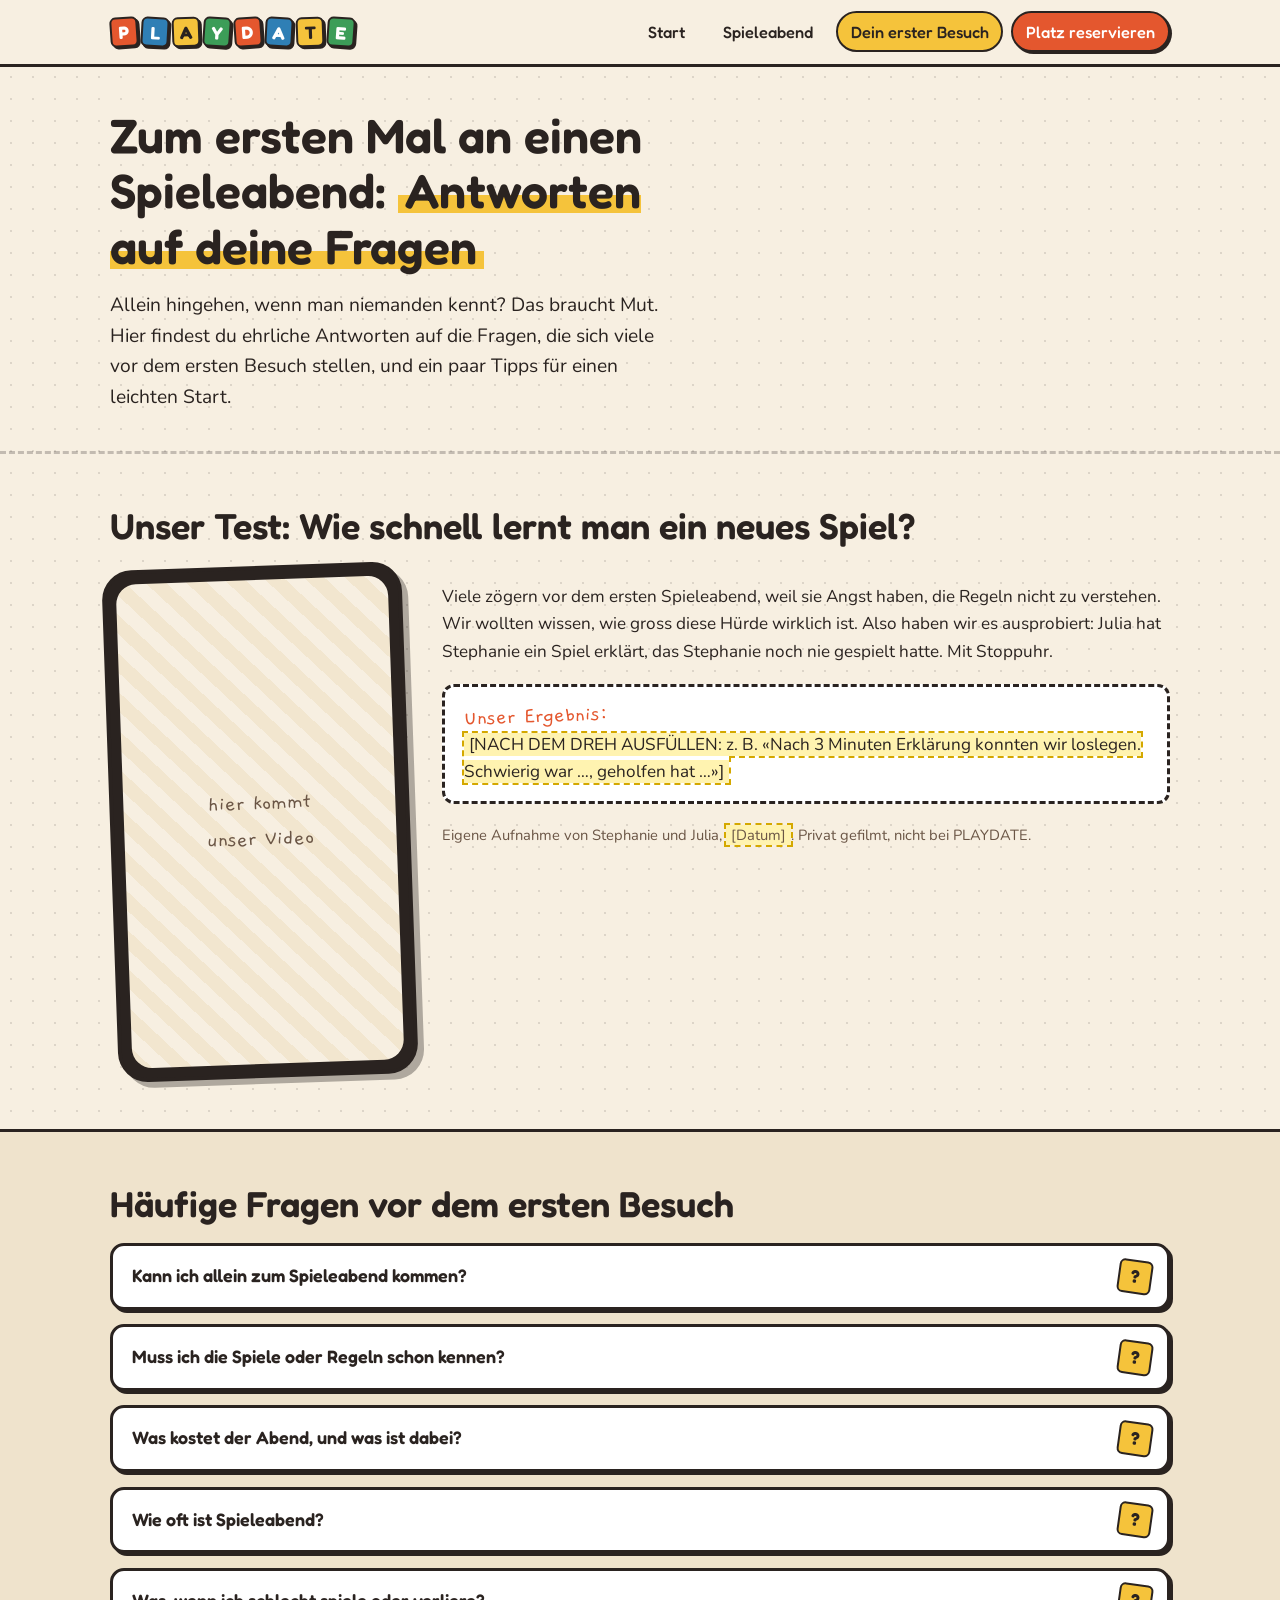
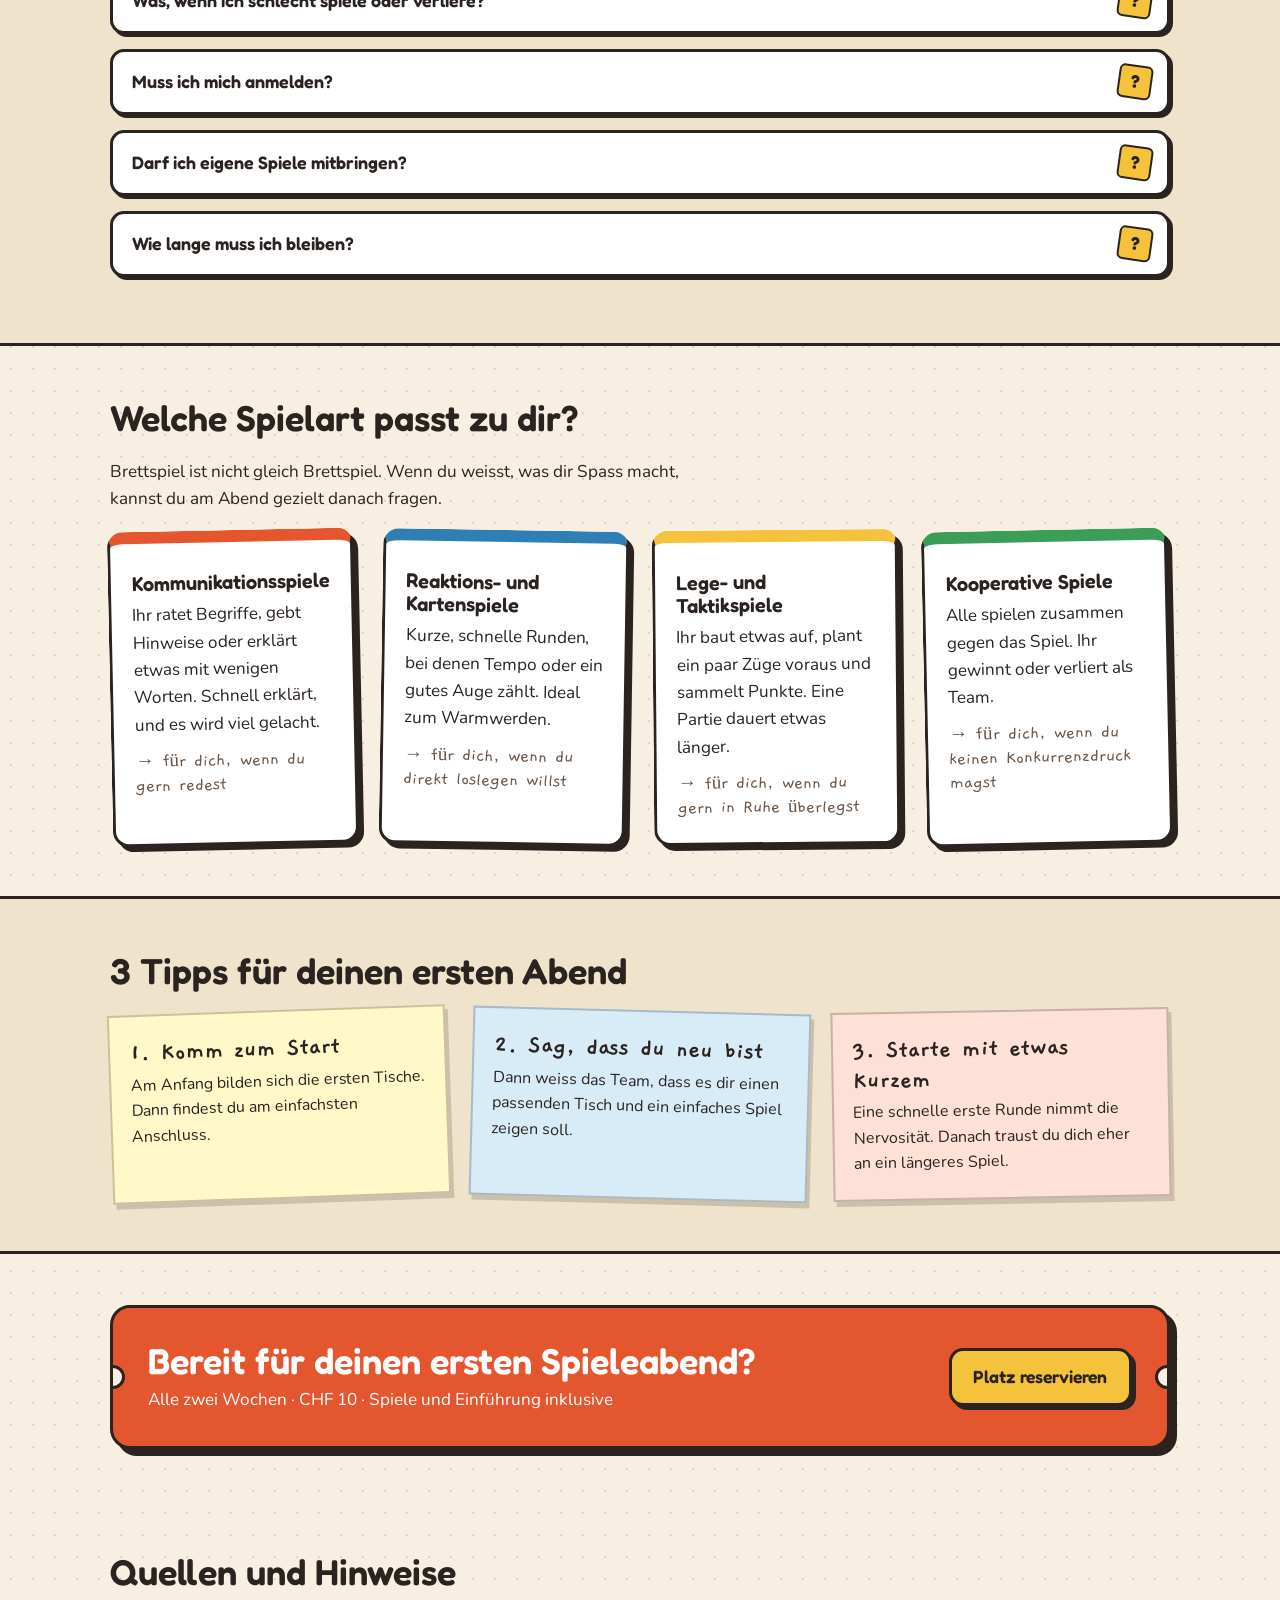
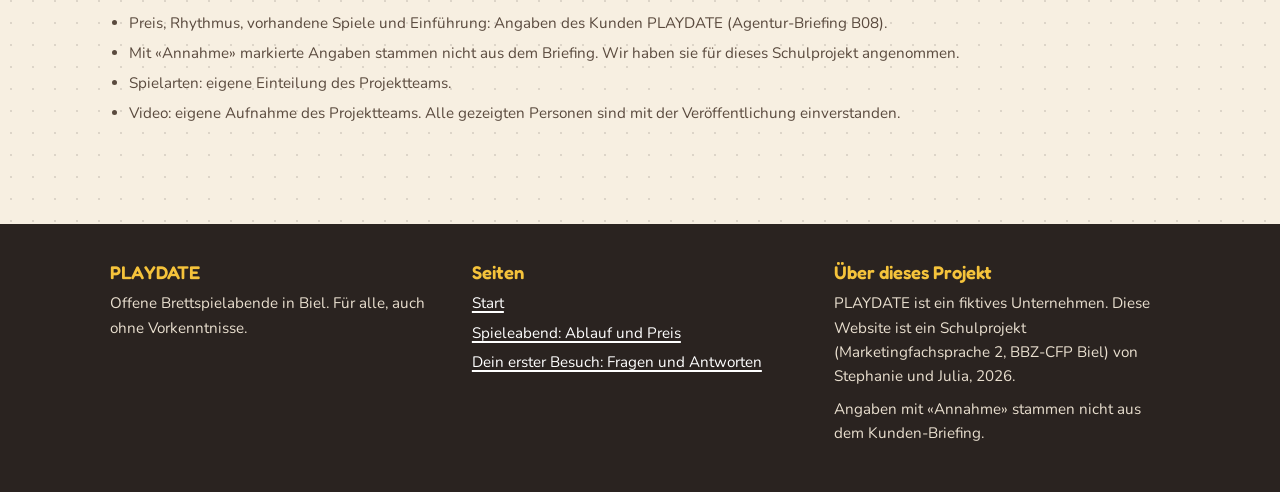
==== commit 82811dba: "Weniger Elemente, stärkerer Hook auf der Startseite Co-Authored-By: Claude Opus 5.5 <noreply@anthrop" ====
--- a/erster-besuch.html
+++ b/erster-besuch.html
@@ -33,7 +33,6 @@
 
   <div class="hero small">
     <div class="wrap">
-      <p class="note">keine Panik, das fragen sich alle</p>
       <h1>Zum ersten Mal an einen Spieleabend: <span class="mark">Antworten auf deine Fragen</span></h1>
       <p class="lead">Allein hingehen, wenn man niemanden kennt? Das braucht Mut. Hier findest du ehrliche Antworten auf die Fragen, die sich viele vor dem ersten Besuch stellen, und ein paar Tipps für einen leichten Start.</p>
     </div>
--- a/style.css
+++ b/style.css
@@ -117,7 +117,7 @@
 /* ---------- Hero ---------- */
 .hero { padding-block: 3.5rem 3.8rem; position: relative; overflow: hidden; }
 .hero .wrap { position: relative; z-index: 1; }
-.hero h1 { max-width: 15ch; }
+.hero h1 { max-width: 19ch; }
 .hero .lead { font-size: 1.2rem; max-width: 46ch; margin: 0; }
 .hero.small { padding-block: 2.6rem 2.4rem; border-bottom: 3px dashed rgba(42,35,32,.25); }
 .hero.small h1 { max-width: 22ch; font-size: clamp(1.9rem, 4.5vw, 3rem); }
@@ -342,3 +342,5 @@
   .invite { padding: 1.6rem 1.4rem; }
   .story { padding: 2rem 1.3rem 1.5rem; }
 }
+
+.kicker { display: block; font-size: 1.15rem; letter-spacing: .08em; text-transform: uppercase; color: var(--red); margin-bottom: .6rem; }
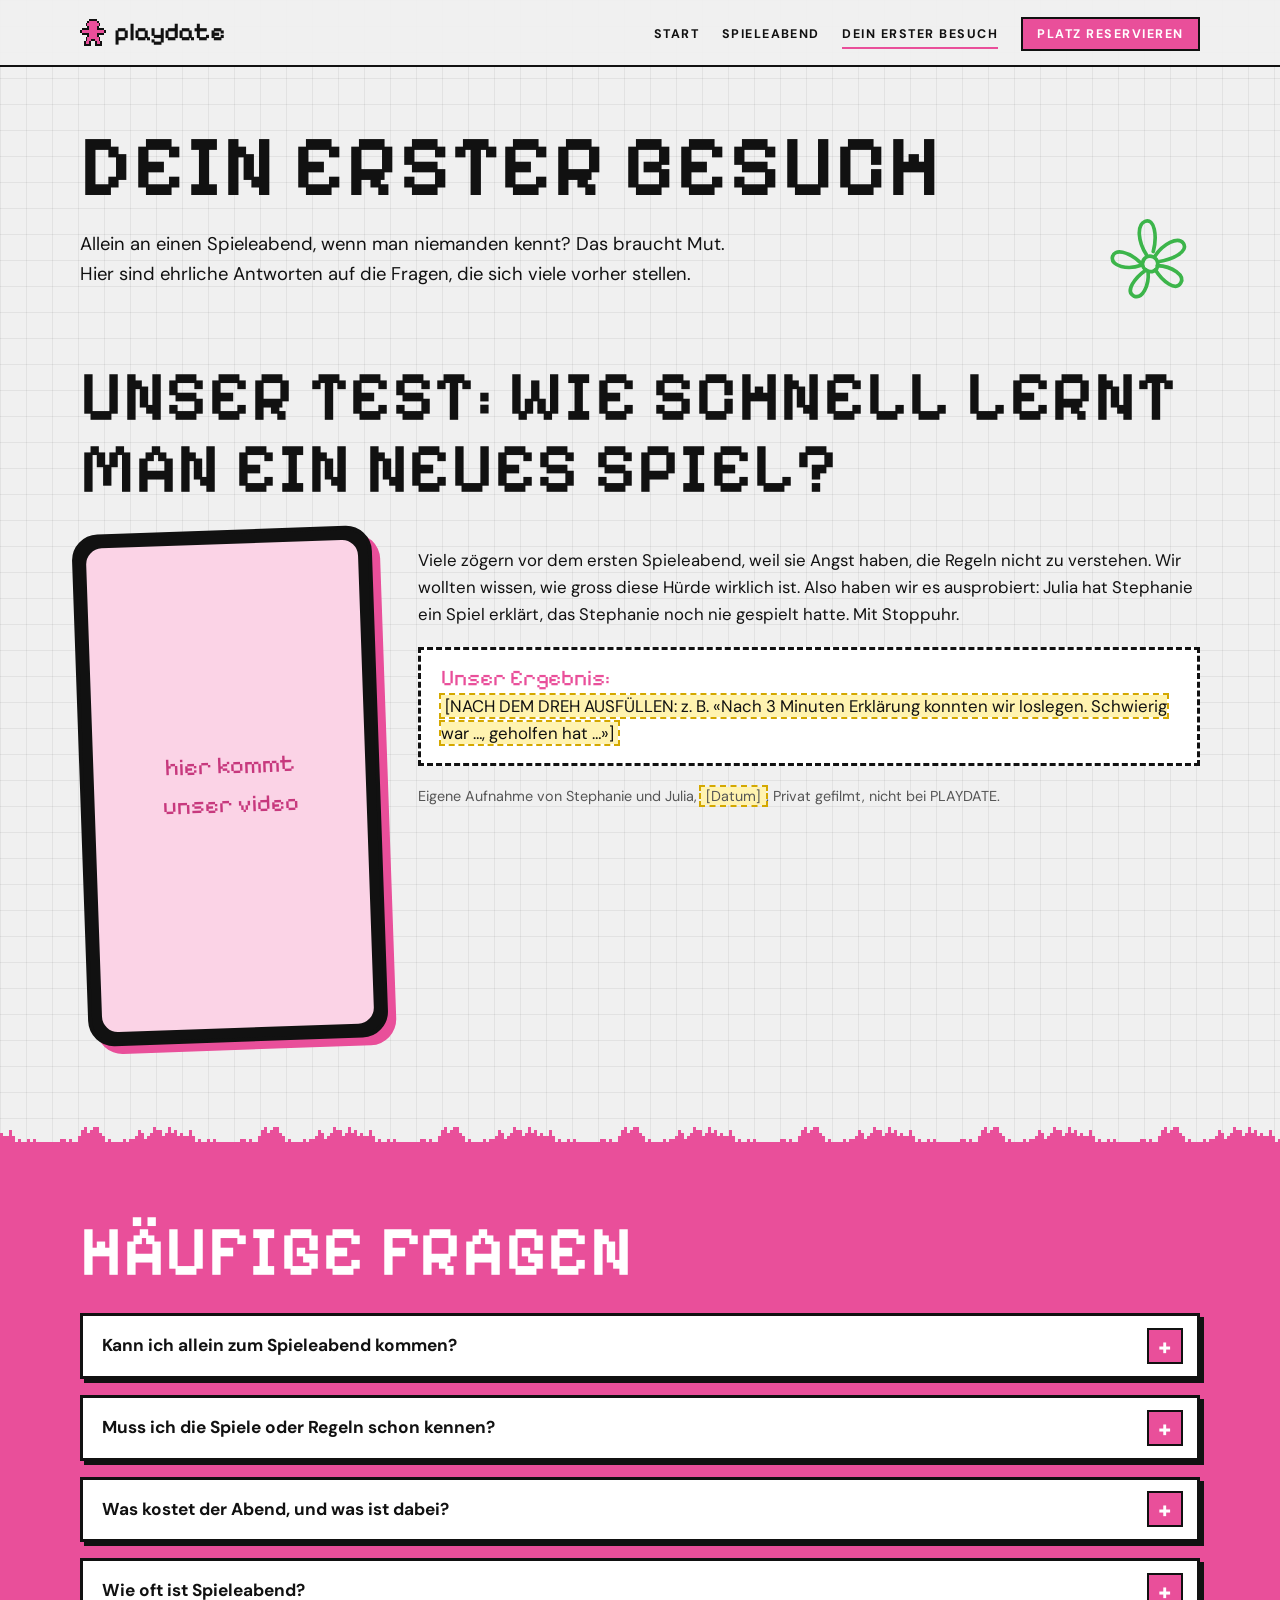
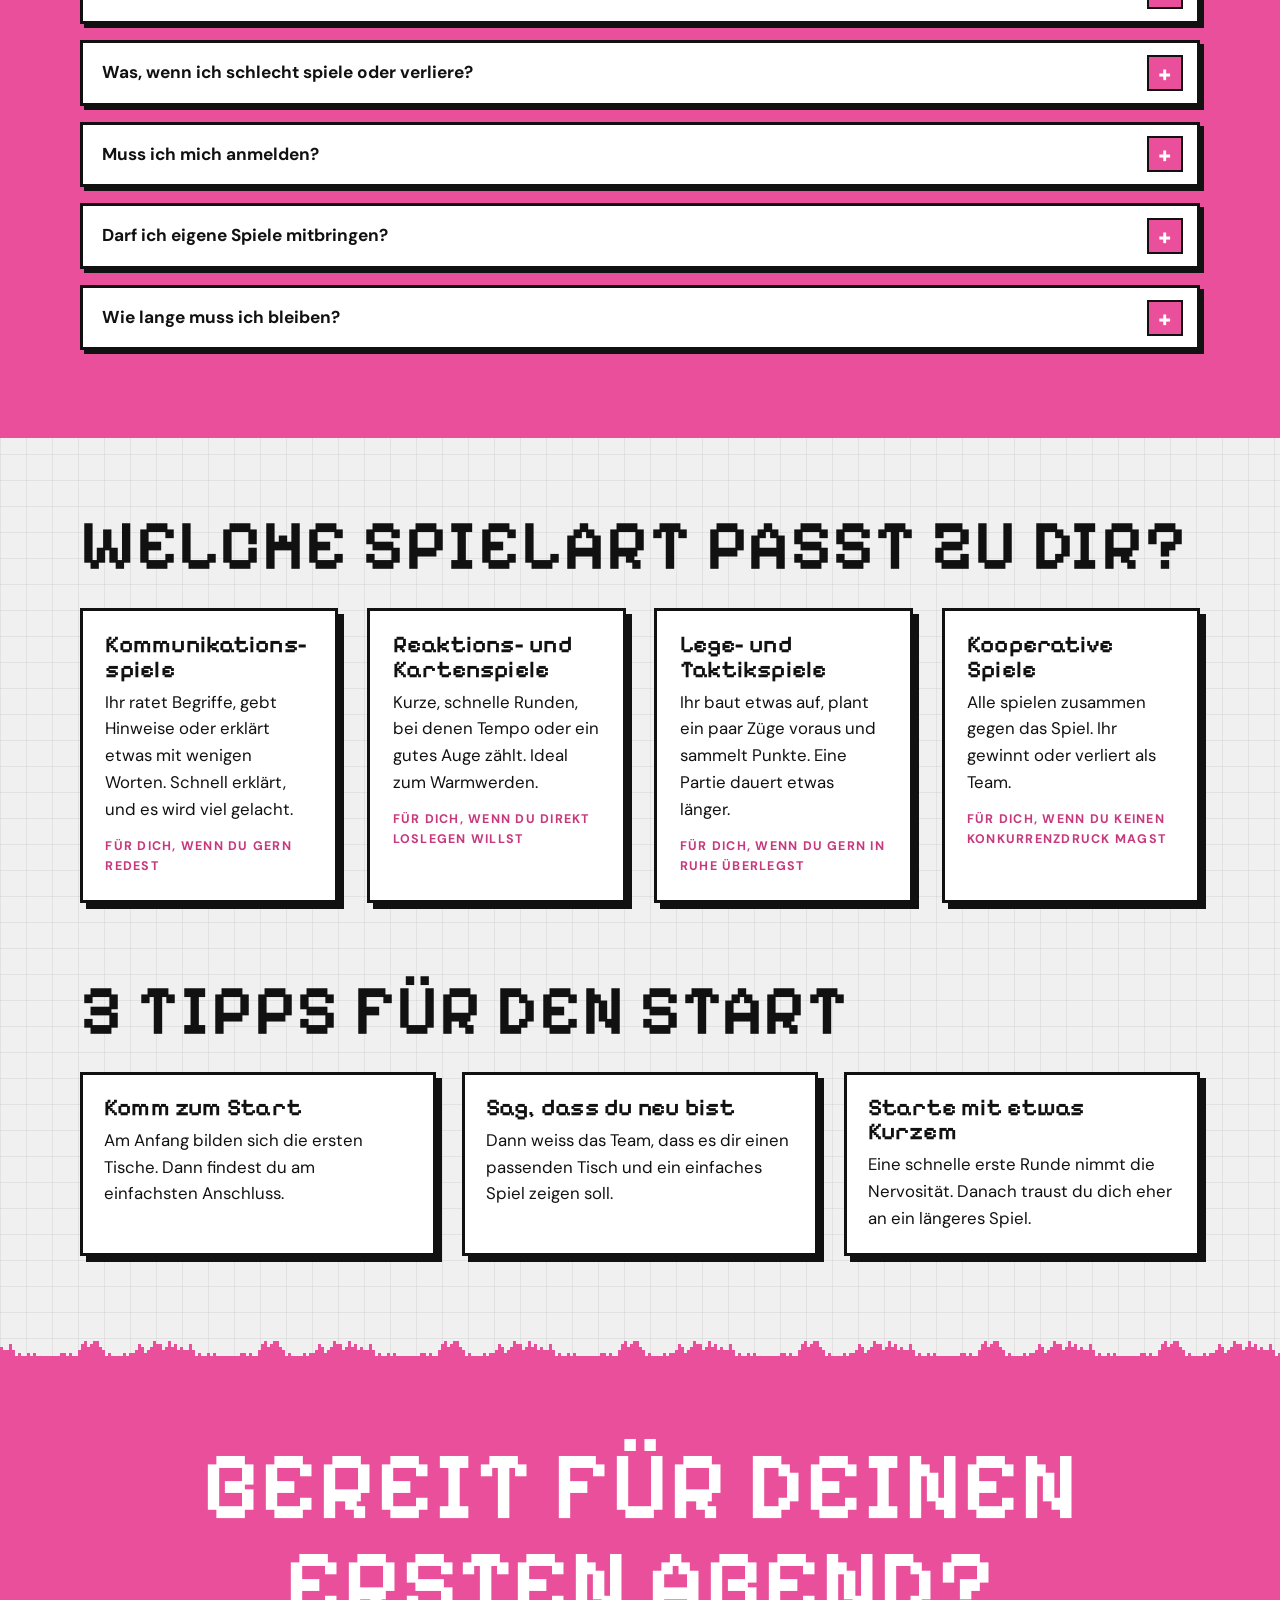
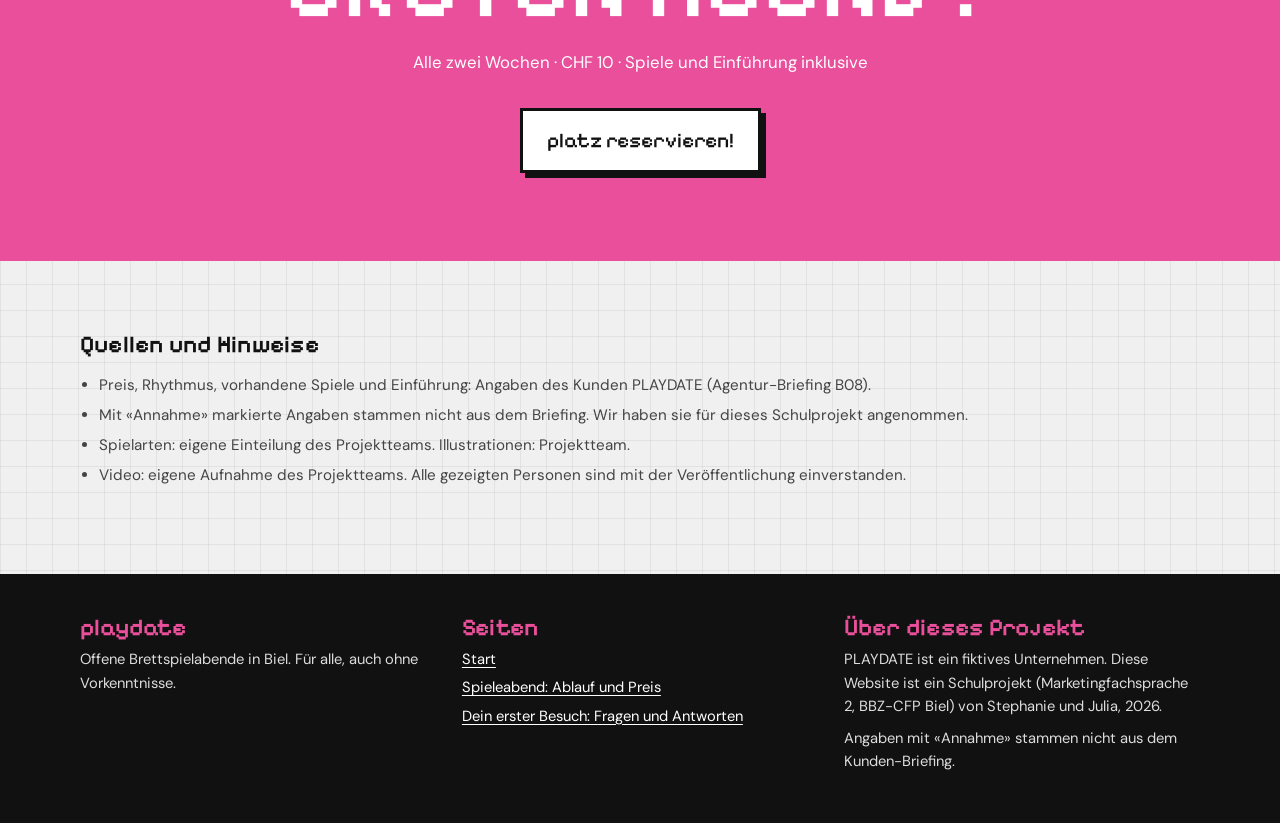
==== commit 6ec8e28e: "Neues Design im Pixel-Stil mit Pixel-Illustrationen Co-Authored-By: Claude Opus 5.5 <noreply@anthrop" ====
--- a/erster-besuch.html
+++ b/erster-besuch.html
@@ -7,9 +7,9 @@
   <meta name="description" content="Zum ersten Mal an einen Brettspielabend, vielleicht sogar allein? Antworten auf die häufigsten Fragen, Tipps für Einsteiger und unser Video-Test.">
   <link rel="preconnect" href="https://fonts.googleapis.com">
   <link rel="preconnect" href="https://fonts.gstatic.com" crossorigin>
-  <link href="https://fonts.googleapis.com/css2?family=Fredoka:wght@500;600;700&family=Gaegu:wght@400;700&family=Nunito:wght@400;600;700&display=swap" rel="stylesheet">
-  <link rel="stylesheet" href="style.css">
-  <link rel="icon" href="data:image/svg+xml,%3Csvg xmlns='http://www.w3.org/2000/svg' viewBox='0 0 40 40'%3E%3Crect x='3' y='3' width='34' height='34' rx='8' fill='%23e4572e' stroke='%232a2320' stroke-width='3'/%3E%3Ccircle cx='13' cy='13' r='3.4' fill='white'/%3E%3Ccircle cx='27' cy='27' r='3.4' fill='white'/%3E%3Ccircle cx='20' cy='20' r='3.4' fill='white'/%3E%3C/svg%3E">
+  <link href="https://fonts.googleapis.com/css2?family=Pixelify+Sans:wght@400..700&family=DM+Sans:wght@400;500;700&display=swap" rel="stylesheet">
+  <link rel="stylesheet" href="style.css?v=6">
+  <link rel="icon" href="img/figur.svg">
   <style>.todo { background: #fff3b0; outline: 2px dashed #d4a800; padding: 0 .3rem; }</style>
 </head>
 <body>
@@ -17,7 +17,7 @@
 
 <header class="site-header">
   <div class="wrap">
-    <a class="logo" href="index.html" aria-label="PLAYDATE, zur Startseite"><span>P</span><span>L</span><span>A</span><span>Y</span><span>D</span><span>A</span><span>T</span><span>E</span></a>
+    <a class="logo" href="index.html" aria-label="PLAYDATE, zur Startseite"><img src="img/figur.svg" alt="">playdate</a>
     <nav class="main-nav" aria-label="Hauptnavigation">
       <ul>
         <li><a href="index.html">Start</a></li>
@@ -31,14 +31,15 @@
 
 <main id="inhalt">
 
-  <div class="hero small">
+  <div class="hero page">
+    <img class="deco flower-1" src="img/blume.svg" alt="">
     <div class="wrap">
-      <h1>Zum ersten Mal an einen Spieleabend: <span class="mark">Antworten auf deine Fragen</span></h1>
-      <p class="lead">Allein hingehen, wenn man niemanden kennt? Das braucht Mut. Hier findest du ehrliche Antworten auf die Fragen, die sich viele vor dem ersten Besuch stellen, und ein paar Tipps für einen leichten Start.</p>
+      <h1>Dein erster Besuch</h1>
+      <p class="lead">Allein an einen Spieleabend, wenn man niemanden kennt? Das braucht Mut. Hier sind ehrliche Antworten auf die Fragen, die sich viele vorher stellen.</p>
     </div>
   </div>
 
-  <section>
+  <section style="padding-top:1rem">
     <div class="wrap">
       <h2>Unser Test: Wie schnell lernt man ein neues Spiel?</h2>
       <div class="video-box">
@@ -46,7 +47,7 @@
           <!-- Nach dem Dreh: Platzhalter-DIV löschen und die nächste Zeile aktivieren.
           <video controls playsinline preload="metadata" src="media/regeltest.mp4"></video>
           -->
-          <div class="video-placeholder">hier kommt<br>unser Video</div>
+          <div class="video-placeholder">hier kommt<br>unser video</div>
         </div>
         <div>
           <p>Viele zögern vor dem ersten Spieleabend, weil sie Angst haben, die Regeln nicht zu verstehen. Wir wollten wissen, wie gross diese Hürde wirklich ist. Also haben wir es ausprobiert: Julia hat Stephanie ein Spiel erklärt, das Stephanie noch nie gespielt hatte. Mit Stoppuhr.</p>
@@ -59,123 +60,68 @@
     </div>
   </section>
 
-  <section class="band">
+  <section class="pink-zone">
     <div class="wrap faq-list">
-      <h2>Häufige Fragen vor dem ersten Besuch</h2>
-
-      <details>
-        <summary>Kann ich allein zum Spieleabend kommen?</summary>
-        <div><p>Ja. Der Spieleabend ist offen für neue Gäste. Sag beim Ankommen, dass du allein bist. Wir setzen dich an einen Tisch mit freien Plätzen, dann spielst du direkt mit anderen.</p></div>
-      </details>
-
-      <details>
-        <summary>Muss ich die Spiele oder Regeln schon kennen?</summary>
-        <div><p>Nein. Vor jedem Spiel gibt es eine kurze Einführung. Die meisten Regeln versteht man am besten beim Spielen, darum reicht eine kurze Erklärung am Anfang.</p></div>
-      </details>
-
-      <details>
-        <summary>Was kostet der Abend, und was ist dabei?</summary>
-        <div><p>Der Eintritt kostet CHF 10. Dabei sind alle Spiele vor Ort und die Einführung in die Regeln. Du musst also nichts kaufen oder mitbringen.</p></div>
-      </details>
-
-      <details>
-        <summary>Wie oft ist Spieleabend?</summary>
-        <div><p>Alle zwei Wochen. Die nächsten Daten stehen auf der Seite <a href="spieleabend.html">Spieleabend</a>. Du kannst so oft kommen, wie du willst. Eine Mitgliedschaft gibt es nicht.</p></div>
-      </details>
-
-      <details>
-        <summary>Was, wenn ich schlecht spiele oder verliere?</summary>
-        <div><p>Das passiert allen. Am Spieleabend geht es ums gemeinsame Spielen, nicht ums Gewinnen. Für den Einstieg eignen sich Spiele mit kurzen Runden. Dann spielst du schnell eine zweite Partie und merkst, wie du besser wirst.</p></div>
-      </details>
-
-      <details>
-        <summary>Muss ich mich anmelden?</summary>
-        <div><p>Wir empfehlen eine kurze <a href="spieleabend.html#reservieren">Reservation</a>, damit genug Tische bereitstehen. Spontan vorbeikommen geht auch, solange es freie Plätze hat. <span class="annahme">(Annahme)</span></p></div>
-      </details>
-
-      <details>
-        <summary>Darf ich eigene Spiele mitbringen?</summary>
-        <div><p>Du musst nicht, alle Spiele sind vor Ort. Wenn du ein Lieblingsspiel zeigen willst, frag am Eingang kurz nach. <span class="annahme">(Annahme)</span></p></div>
-      </details>
-
-      <details>
-        <summary>Wie lange muss ich bleiben?</summary>
-        <div><p>So lange, wie du Lust hast. Du kannst nach einem Spiel gehen oder bis zum Schluss bleiben. <span class="annahme">(Annahme)</span></p></div>
-      </details>
+      <h2>Häufige Fragen</h2>
+      <details><summary>Kann ich allein zum Spieleabend kommen?</summary><div><p>Ja. Der Spieleabend ist offen für neue Gäste. Sag beim Ankommen, dass du allein bist. Wir setzen dich an einen Tisch mit freien Plätzen, dann spielst du direkt mit anderen.</p></div></details>
+      <details><summary>Muss ich die Spiele oder Regeln schon kennen?</summary><div><p>Nein. Vor jedem Spiel gibt es eine kurze Einführung. Die meisten Regeln versteht man am besten beim Spielen, darum reicht eine kurze Erklärung am Anfang.</p></div></details>
+      <details><summary>Was kostet der Abend, und was ist dabei?</summary><div><p>Der Eintritt kostet CHF 10. Dabei sind alle Spiele vor Ort und die Einführung in die Regeln. Du musst also nichts kaufen oder mitbringen.</p></div></details>
+      <details><summary>Wie oft ist Spieleabend?</summary><div><p>Alle zwei Wochen. Die nächsten Daten stehen auf der Seite <a href="spieleabend.html">Spieleabend</a>. Du kannst so oft kommen, wie du willst. Eine Mitgliedschaft gibt es nicht.</p></div></details>
+      <details><summary>Was, wenn ich schlecht spiele oder verliere?</summary><div><p>Das passiert allen. Am Spieleabend geht es ums gemeinsame Spielen, nicht ums Gewinnen. Für den Einstieg eignen sich Spiele mit kurzen Runden. Dann spielst du schnell eine zweite Partie und merkst, wie du besser wirst.</p></div></details>
+      <details><summary>Muss ich mich anmelden?</summary><div><p>Wir empfehlen eine kurze <a href="spieleabend.html#reservieren">Reservation</a>, damit genug Tische bereitstehen. Spontan vorbeikommen geht auch, solange es freie Plätze hat. <span class="annahme">(Annahme)</span></p></div></details>
+      <details><summary>Darf ich eigene Spiele mitbringen?</summary><div><p>Du musst nicht, alle Spiele sind vor Ort. Wenn du ein Lieblingsspiel zeigen willst, frag am Eingang kurz nach. <span class="annahme">(Annahme)</span></p></div></details>
+      <details><summary>Wie lange muss ich bleiben?</summary><div><p>So lange, wie du Lust hast. Du kannst nach einem Spiel gehen oder bis zum Schluss bleiben. <span class="annahme">(Annahme)</span></p></div></details>
     </div>
   </section>
 
   <section>
     <div class="wrap">
       <h2>Welche Spielart passt zu dir?</h2>
-      <p style="max-width:60ch;margin-top:0">Brettspiel ist nicht gleich Brettspiel. Wenn du weisst, was dir Spass macht, kannst du am Abend gezielt danach fragen.</p>
       <div class="cards">
-        <article class="card top-red">
-          <h3>Kommunikationsspiele</h3>
-          <p>Ihr ratet Begriffe, gebt Hinweise oder erklärt etwas mit wenigen Worten. Schnell erklärt, und es wird viel gelacht.</p>
-          <p class="who">→ für dich, wenn du gern redest</p>
-        </article>
-        <article class="card top-blue">
-          <h3>Reaktions- und Kartenspiele</h3>
-          <p>Kurze, schnelle Runden, bei denen Tempo oder ein gutes Auge zählt. Ideal zum Warmwerden.</p>
-          <p class="who">→ für dich, wenn du direkt loslegen willst</p>
-        </article>
-        <article class="card top-yellow">
-          <h3>Lege- und Taktikspiele</h3>
-          <p>Ihr baut etwas auf, plant ein paar Züge voraus und sammelt Punkte. Eine Partie dauert etwas länger.</p>
-          <p class="who">→ für dich, wenn du gern in Ruhe überlegst</p>
-        </article>
-        <article class="card top-green">
-          <h3>Kooperative Spiele</h3>
-          <p>Alle spielen zusammen gegen das Spiel. Ihr gewinnt oder verliert als Team.</p>
-          <p class="who">→ für dich, wenn du keinen Konkurrenzdruck magst</p>
-        </article>
+        <article class="card"><h3>Kommunikations&shy;spiele</h3><p>Ihr ratet Begriffe, gebt Hinweise oder erklärt etwas mit wenigen Worten. Schnell erklärt, und es wird viel gelacht.</p><p class="who">Für dich, wenn du gern redest</p></article>
+        <article class="card"><h3>Reaktions- und Kartenspiele</h3><p>Kurze, schnelle Runden, bei denen Tempo oder ein gutes Auge zählt. Ideal zum Warmwerden.</p><p class="who">Für dich, wenn du direkt loslegen willst</p></article>
+        <article class="card"><h3>Lege- und Taktikspiele</h3><p>Ihr baut etwas auf, plant ein paar Züge voraus und sammelt Punkte. Eine Partie dauert etwas länger.</p><p class="who">Für dich, wenn du gern in Ruhe überlegst</p></article>
+        <article class="card"><h3>Kooperative Spiele</h3><p>Alle spielen zusammen gegen das Spiel. Ihr gewinnt oder verliert als Team.</p><p class="who">Für dich, wenn du keinen Konkurrenzdruck magst</p></article>
       </div>
     </div>
   </section>
 
-  <section class="band">
+  <section style="padding-top:0">
     <div class="wrap">
-      <h2>3 Tipps für deinen ersten Abend</h2>
+      <h2>3 Tipps für den Start</h2>
       <ol class="tips">
-        <li><h3>1. Komm zum Start</h3><p>Am Anfang bilden sich die ersten Tische. Dann findest du am einfachsten Anschluss.</p></li>
-        <li><h3>2. Sag, dass du neu bist</h3><p>Dann weiss das Team, dass es dir einen passenden Tisch und ein einfaches Spiel zeigen soll.</p></li>
-        <li><h3>3. Starte mit etwas Kurzem</h3><p>Eine schnelle erste Runde nimmt die Nervosität. Danach traust du dich eher an ein längeres Spiel.</p></li>
+        <li><h3>Komm zum Start</h3><p>Am Anfang bilden sich die ersten Tische. Dann findest du am einfachsten Anschluss.</p></li>
+        <li><h3>Sag, dass du neu bist</h3><p>Dann weiss das Team, dass es dir einen passenden Tisch und ein einfaches Spiel zeigen soll.</p></li>
+        <li><h3>Starte mit etwas Kurzem</h3><p>Eine schnelle erste Runde nimmt die Nervosität. Danach traust du dich eher an ein längeres Spiel.</p></li>
       </ol>
+    </div>
+  </section>
+
+  <section class="pink-zone final">
+    <div class="wrap">
+      <h2>Bereit für deinen ersten Abend?</h2>
+      <p>Alle zwei Wochen · CHF 10 · Spiele und Einführung inklusive</p>
+      <div class="btn-row"><a class="btn" href="spieleabend.html#reservieren">platz reservieren!</a></div>
     </div>
   </section>
 
   <section>
     <div class="wrap">
-      <div class="invite red">
-        <span class="ticket-holes" aria-hidden="true"></span><span class="ticket-holes r" aria-hidden="true"></span>
-        <div>
-          <h2>Bereit für deinen ersten Spieleabend?</h2>
-          <p>Alle zwei Wochen · CHF 10 · Spiele und Einführung inklusive</p>
-        </div>
-        <a class="btn" href="spieleabend.html#reservieren">Platz reservieren</a>
-      </div>
-    </div>
-  </section>
-
-  <section>
-    <div class="wrap">
-      <h2>Quellen und Hinweise</h2>
+      <h3>Quellen und Hinweise</h3>
       <ul class="sources">
         <li>Preis, Rhythmus, vorhandene Spiele und Einführung: Angaben des Kunden PLAYDATE (Agentur-Briefing B08).</li>
         <li>Mit «Annahme» markierte Angaben stammen nicht aus dem Briefing. Wir haben sie für dieses Schulprojekt angenommen.</li>
-        <li>Spielarten: eigene Einteilung des Projektteams.</li>
+        <li>Spielarten: eigene Einteilung des Projektteams. Illustrationen: Projektteam.</li>
         <li>Video: eigene Aufnahme des Projektteams. Alle gezeigten Personen sind mit der Veröffentlichung einverstanden.</li>
       </ul>
     </div>
   </section>
-
 </main>
 
 <footer class="site-footer">
   <div class="wrap cols">
     <div>
-      <h2>PLAYDATE</h2>
+      <h2>playdate</h2>
       <p>Offene Brettspielabende in Biel. Für alle, auch ohne Vorkenntnisse.</p>
     </div>
     <div>
--- a/style.css
+++ b/style.css
@@ -1,346 +1,197 @@
-/* PLAYDATE – Spieltisch-Look */
+/* PLAYDATE – Pixel-Look */
 :root {
-  --ink: #2a2320;
-  --paper: #f7efe1;
-  --paper-2: #efe3cc;
-  --red: #e4572e;
-  --blue: #2f7fb5;
-  --yellow: #f5c33b;
-  --green: #3c9d58;
-  --purple: #8a5fbf;
-  --max: 1060px;
-  --head: "Fredoka", "Trebuchet MS", "Arial Rounded MT Bold", sans-serif;
-  --hand: "Gaegu", "Comic Sans MS", "Chalkboard SE", cursive;
-  --body: "Nunito", "Segoe UI", Roboto, Arial, sans-serif;
+  --ink: #111;
+  --bg: #f0f0f0;
+  --pink: #e94f9a;
+  --pink-dark: #c7387d;
+  --pink-light: #fbd3e6;
+  --green: #3cb54a;
+  --max: 1120px;
+  --pixel: "Pixelify Sans", "Courier New", monospace;
+  --body: "DM Sans", "Segoe UI", Roboto, Arial, sans-serif;
 }
-
 * { box-sizing: border-box; }
 html { scroll-behavior: smooth; }
+body {
+  margin: 0; font-family: var(--body); font-size: 1.05rem; line-height: 1.6; color: var(--ink);
+  background-color: var(--bg);
+  background-image: linear-gradient(rgba(0,0,0,.06) 1px, transparent 1px), linear-gradient(90deg, rgba(0,0,0,.06) 1px, transparent 1px);
+  background-size: 26px 26px;
+}
+img { max-width: 100%; display: block; }
+a { color: var(--pink-dark); text-underline-offset: 3px; }
+h1, h2, h3 { font-family: var(--pixel); font-weight: 600; line-height: 1.02; letter-spacing: .01em; }
+h1 { font-size: clamp(3rem, 11vw, 8.5rem); margin: 0; text-transform: uppercase; }
+h2 { font-size: clamp(2.2rem, 6vw, 4.4rem); margin: 0 0 1.6rem; text-transform: uppercase; }
+h3 { font-size: 1.5rem; margin: 0 0 .4rem; }
+.wrap { width: min(100% - 2.5rem, var(--max)); margin-inline: auto; }
+section { padding-block: 4.5rem; position: relative; }
+.mark { background: var(--pink); color: #fff; padding: 0 .12em; }
 
-body {
-  margin: 0;
-  font-family: var(--body);
-  font-size: 1.07rem;
-  line-height: 1.6;
-  color: var(--ink);
-  background-color: var(--paper);
-  background-image: radial-gradient(rgba(42,35,32,.13) 1.2px, transparent 1.3px);
-  background-size: 22px 22px;
+/* Header */
+.site-header { background: rgba(240,240,240,.94); border-bottom: 2px solid var(--ink); position: sticky; top: 0; z-index: 20; }
+.site-header .wrap { display: flex; align-items: center; justify-content: space-between; gap: .6rem 1.2rem; padding-block: .75rem; flex-wrap: wrap; }
+.logo { display: flex; align-items: center; gap: .5rem; text-decoration: none; color: var(--ink); font-family: var(--pixel); font-size: 1.6rem; font-weight: 600; }
+.logo img { width: 26px; image-rendering: pixelated; }
+.main-nav ul { list-style: none; margin: 0; padding: 0; display: flex; flex-wrap: wrap; gap: .2rem 1.4rem; align-items: center; }
+.main-nav a { font-size: .78rem; font-weight: 700; letter-spacing: .12em; text-transform: uppercase; color: var(--ink); text-decoration: none; padding: .3rem 0; border-bottom: 2px solid transparent; }
+.main-nav a:hover, .main-nav a[aria-current="page"] { border-bottom-color: var(--pink); }
+.main-nav .nav-cta { background: var(--pink); color: #fff; padding: .45rem .9rem; border: 2px solid var(--ink); }
+.main-nav .nav-cta:hover { background: var(--pink-dark); border-color: var(--ink); }
+
+/* Buttons */
+.btn { display: inline-block; padding: .8rem 1.5rem; font-family: var(--pixel); font-size: 1.3rem; font-weight: 500; text-decoration: none; color: #fff; background: var(--pink); border: 3px solid var(--ink); box-shadow: 5px 5px 0 var(--ink); cursor: pointer; transition: transform .08s, box-shadow .08s; }
+.btn:hover { transform: translate(-2px,-2px); box-shadow: 7px 7px 0 var(--ink); color: #fff; }
+.btn:active { transform: translate(4px,4px); box-shadow: 1px 1px 0 var(--ink); }
+.btn-light { background: #fff; color: var(--ink); }
+.btn-light:hover { color: var(--ink); }
+.btn-row { display: flex; flex-wrap: wrap; gap: 1rem; margin-top: 2rem; }
+
+/* Hero */
+.hero { padding-block: 4.5rem 5.5rem; text-align: center; position: relative; overflow: hidden; }
+.hero .wrap { position: relative; z-index: 1; }
+.hero h1 .line2 { display: block; font-size: .62em; }
+.hero .hook { font-size: clamp(1.1rem, 2.4vw, 1.6rem); font-weight: 700; text-transform: uppercase; letter-spacing: .04em; margin: 1.6rem auto 0; max-width: 34ch; }
+.hero .sub { margin: .7rem auto 0; color: #444; }
+.hero .btn-row { justify-content: center; }
+.deco { position: absolute; pointer-events: none; image-rendering: pixelated; }
+.cloud-1 { width: 150px; left: 3%; top: 30%; }
+.cloud-2 { width: 110px; right: 6%; top: 8%; }
+.cloud-3 { width: 90px; right: 14%; bottom: 12%; }
+.flower-1 { width: 110px; left: 9%; bottom: 4%; transform: rotate(-12deg); }
+.die-1 { width: 54px; right: 5%; top: 44%; transform: rotate(12deg); }
+.meeple-1 { width: 48px; left: 5%; top: 12%; transform: rotate(-10deg); }
+@media (max-width: 760px) {
+  .cloud-1 { width: 80px; top: 2%; left: -10px; } .cloud-2 { width: 64px; top: 1%; }
+  .cloud-3, .meeple-1 { display: none; } .die-1 { width: 36px; top: auto; bottom: 3%; }
+  .flower-1 { width: 64px; bottom: 1%; left: 2%; }
 }
+.hero.page { padding-block: 3.5rem; text-align: left; }
+.hero.page h1 { font-size: clamp(2.6rem, 7vw, 5.4rem); }
+.hero.page .lead { max-width: 52ch; margin: 1.2rem 0 0; font-size: 1.15rem; }
+.hero.page .flower-1 { left: auto; right: 6%; bottom: 10%; }
 
-img { max-width: 100%; display: block; }
-a { color: var(--blue); text-decoration-thickness: 2px; text-underline-offset: 3px; }
+/* Pinke Zone mit Pixelkante */
+.pink-zone { background: var(--pink); position: relative; margin-top: 30px; color: #fff; }
+.pink-zone::before { content: ""; position: absolute; left: 0; right: 0; top: -29px; height: 30px; background: url("img/kante.svg") repeat-x bottom left / 180px 30px; }
+.pink-zone > .wrap > p a, .pink-zone .intro-text a { color: #fff; }
 
-h1, h2, h3 { font-family: var(--head); font-weight: 600; line-height: 1.15; }
-h1 { font-size: clamp(2.1rem, 5.5vw, 3.6rem); margin: 0 0 1rem; }
-h2 { font-size: clamp(1.6rem, 3.6vw, 2.25rem); margin: 0 0 1.2rem; }
-h3 { font-size: 1.25rem; margin: 0 0 .4rem; hyphens: auto; overflow-wrap: break-word; }
+/* Zahlen */
+.stats { display: grid; grid-template-columns: repeat(auto-fit, minmax(200px, 1fr)); gap: 2rem; }
+.stat strong { display: block; font-family: var(--pixel); font-size: clamp(3rem, 7vw, 4.6rem); font-weight: 600; line-height: 1; }
+.stat span { font-size: .78rem; font-weight: 700; letter-spacing: .12em; text-transform: uppercase; }
+.intro-text { max-width: 62ch; font-weight: 500; text-transform: uppercase; font-size: .9rem; letter-spacing: .04em; line-height: 1.7; margin: 0 0 3rem; }
 
-.wrap { width: min(100% - 2.5rem, var(--max)); margin-inline: auto; }
-section { padding-block: 3.2rem; position: relative; }
+/* Karten */
+.cards { display: grid; gap: 2.6rem 1.8rem; grid-template-columns: repeat(auto-fit, minmax(230px, 1fr)); }
+.card { background: #fff; color: var(--ink); border: 3px solid var(--ink); padding: 1.4rem; box-shadow: 6px 6px 0 var(--ink); position: relative; }
+.card p { margin: 0; }
+.card-pink { background: var(--pink); color: #fff; padding-top: 3.6rem; margin-top: 2.6rem; }
+.card-pink .icon { position: absolute; top: -46px; left: 18px; height: 84px; width: auto; image-rendering: pixelated; }
+.card-pink h3 { font-size: 1.7rem; }
+.cards .card-pink:nth-child(2) { margin-top: 4.4rem; }
+@media (max-width: 760px) { .cards .card-pink:nth-child(2) { margin-top: 2.6rem; } }
+.card .who { font-size: .78rem; font-weight: 700; letter-spacing: .1em; text-transform: uppercase; margin-top: .9rem; color: var(--pink-dark); }
 
-/* Textmarker-Effekt */
-.mark {
-  background: linear-gradient(transparent 58%, var(--yellow) 58%, var(--yellow) 90%, transparent 90%);
-  padding: 0 .15em;
-}
-.mark-red { background: linear-gradient(transparent 58%, #f6a68e 58%, #f6a68e 90%, transparent 90%); }
+/* Fenster */
+.window { background: #fff; color: var(--ink); border: 3px solid var(--ink); box-shadow: 8px 8px 0 var(--ink); }
+.window-bar { display: flex; align-items: center; justify-content: space-between; background: var(--pink); color: #fff; border-bottom: 3px solid var(--ink); padding: .35rem .8rem; font-family: var(--pixel); font-size: 1.05rem; }
+.window-bar .dots { display: flex; gap: 6px; }
+.window-bar .dots i { width: 14px; height: 14px; background: #fff; border: 2px solid var(--ink); display: block; }
+.window-body { padding: 1.6rem 1.8rem; }
+.window-body.img { padding: 0; }
+.window-body.img img { width: 100%; image-rendering: pixelated; }
+.split { display: grid; gap: 3rem; grid-template-columns: 1fr 1fr; align-items: start; }
+@media (max-width: 860px) { .split { grid-template-columns: 1fr; } }
+.tilt-l { transform: rotate(-1.5deg); }
+.tilt-r { transform: rotate(1.2deg); }
+.caption { font-size: .85rem; color: #555; margin: .9rem 0 0; }
 
-/* Handschrift-Notizen */
-.note {
-  font-family: var(--hand);
-  font-size: 1.35rem;
-  line-height: 1.2;
-  color: var(--red);
-  display: inline-block;
-  transform: rotate(-2deg);
-}
-.annahme {
-  font-family: var(--hand);
-  font-size: 1.05rem;
-  color: #8a6d52;
-  white-space: nowrap;
-}
+/* Geschichte */
+.story p { margin: 0 0 1rem; }
+.story .fiktiv { font-size: .75rem; font-weight: 700; letter-spacing: .12em; text-transform: uppercase; color: var(--pink-dark); margin-bottom: 1rem; display: block; }
+.story .punch { font-family: var(--pixel); font-size: 1.8rem; color: var(--pink); margin: 1.2rem 0 0; line-height: 1.1; }
 
-/* ---------- Header ---------- */
-.site-header {
-  background: var(--paper);
-  border-bottom: 3px solid var(--ink);
-  position: sticky; top: 0; z-index: 10;
-}
-.site-header .wrap {
-  display: flex; align-items: center; justify-content: space-between;
-  gap: .8rem 1.2rem; padding-block: .7rem; flex-wrap: wrap;
-}
-.logo { display: flex; gap: 3px; text-decoration: none; }
-.logo span {
-  display: grid; place-items: center;
-  width: 1.75rem; height: 1.9rem;
-  font-family: var(--head); font-weight: 700; font-size: 1.1rem;
-  color: #fff; border: 2px solid var(--ink); border-radius: 6px;
-  box-shadow: 2px 2px 0 var(--ink);
-}
-.logo span:nth-child(4n+1) { background: var(--red); transform: rotate(-4deg); }
-.logo span:nth-child(4n+2) { background: var(--blue); transform: rotate(3deg); }
-.logo span:nth-child(4n+3) { background: var(--yellow); color: var(--ink); transform: rotate(-2deg); }
-.logo span:nth-child(4n+4) { background: var(--green); transform: rotate(4deg); }
-.logo:hover span { transform: rotate(0) translateY(-2px); }
-.logo span { transition: transform .15s; }
+.annahme { font-size: .78em; color: #777; font-style: italic; white-space: nowrap; }
+.pink-zone .annahme { color: #ffe3f0; }
+.window .annahme, .card .annahme { color: #777; }
 
-.main-nav ul { list-style: none; margin: 0; padding: 0; display: flex; flex-wrap: wrap; gap: .3rem .5rem; align-items: center; }
-.main-nav a {
-  display: inline-block; padding: .35rem .8rem;
-  font-family: var(--head); font-weight: 500; font-size: 1.02rem;
-  color: var(--ink); text-decoration: none;
-  border: 2px solid transparent; border-radius: 999px;
-}
-.main-nav a:hover { border-color: var(--ink); }
-.main-nav a[aria-current="page"] { background: var(--yellow); border-color: var(--ink); }
-.main-nav .nav-cta { background: var(--red); color: #fff; border-color: var(--ink); box-shadow: 2px 2px 0 var(--ink); }
-.main-nav .nav-cta:hover { transform: translate(-1px,-1px); box-shadow: 3px 3px 0 var(--ink); }
+/* Schluss */
+.final { text-align: center; padding-block: 5rem 5.5rem; }
+.final h2 { font-size: clamp(2.6rem, 8vw, 6rem); margin-bottom: 1rem; }
+.final p { margin: 0 auto; max-width: 46ch; }
+.final .btn { background: #fff; color: var(--ink); }
+.final .btn-row { justify-content: center; }
 
-/* ---------- Buttons ---------- */
-.btn {
-  display: inline-block; padding: .75rem 1.35rem;
-  font-family: var(--head); font-weight: 600; font-size: 1.1rem;
-  text-decoration: none; color: var(--ink); background: #fff;
-  border: 3px solid var(--ink); border-radius: 14px;
-  box-shadow: 4px 4px 0 var(--ink);
-  cursor: pointer; transition: transform .1s, box-shadow .1s;
-}
-.btn:hover { transform: translate(-2px,-2px); box-shadow: 6px 6px 0 var(--ink); color: var(--ink); }
-.btn:active { transform: translate(3px,3px); box-shadow: 1px 1px 0 var(--ink); }
-.btn-primary { background: var(--red); color: #fff; }
-.btn-primary:hover { color: #fff; }
-.btn-row { display: flex; flex-wrap: wrap; gap: 1rem; margin-top: 1.8rem; }
+/* Fakten */
+.rules dl { margin: 0; display: grid; grid-template-columns: max-content 1fr; }
+.rules dt, .rules dd { padding: .9rem 0; border-bottom: 2px dashed #ddd; margin: 0; }
+.rules dt { font-size: .8rem; font-weight: 700; letter-spacing: .12em; text-transform: uppercase; padding-right: 2rem; padding-top: 1.05rem; }
+.rules dl > :nth-last-child(-n+2) { border-bottom: 0; }
+@media (max-width: 560px) { .rules dl { grid-template-columns: 1fr; } .rules dt { border-bottom: 0; padding-bottom: 0; } }
 
-/* ---------- Hero ---------- */
-.hero { padding-block: 3.5rem 3.8rem; position: relative; overflow: hidden; }
-.hero .wrap { position: relative; z-index: 1; }
-.hero h1 { max-width: 19ch; }
-.hero .lead { font-size: 1.2rem; max-width: 46ch; margin: 0; }
-.hero.small { padding-block: 2.6rem 2.4rem; border-bottom: 3px dashed rgba(42,35,32,.25); }
-.hero.small h1 { max-width: 22ch; font-size: clamp(1.9rem, 4.5vw, 3rem); }
+/* Ablauf */
+.board { list-style: none; margin: 0; padding: 0; display: grid; gap: 1.4rem; grid-template-columns: repeat(auto-fit, minmax(190px, 1fr)); counter-reset: feld; }
+.board li { counter-increment: feld; background: #fff; color: var(--ink); border: 3px solid var(--ink); padding: 1.2rem; box-shadow: 6px 6px 0 var(--ink); }
+.board li::before { content: "0" counter(feld); display: block; font-family: var(--pixel); font-size: 2.8rem; color: var(--pink); line-height: 1; margin-bottom: .5rem; }
+.board h3 { font-size: 1.35rem; }
+.board p { margin: 0; font-size: .97rem; }
 
-.scatter { position: absolute; pointer-events: none; }
-.scatter svg { width: 100%; height: auto; overflow: visible; }
-.s1 { width: 92px; right: 6%; top: 14%; transform: rotate(14deg); }
-.s2 { width: 70px; right: 20%; top: 52%; transform: rotate(-18deg); }
-.s3 { width: 78px; right: 3%; bottom: 8%; transform: rotate(-8deg); }
-.s4 { width: 60px; right: 28%; top: 10%; transform: rotate(10deg); }
-@media (max-width: 860px) { .s2, .s4 { display: none; } .s1 { top: auto; bottom: 4%; right: 4%; width: 64px; opacity: .9; } .s3 { display: none; } }
-
-.tokens { list-style: none; padding: 0; margin: 1.6rem 0 0; display: flex; flex-wrap: wrap; gap: .6rem; }
-.tokens li {
-  font-family: var(--head); font-weight: 500;
-  padding: .3rem .9rem; border: 2px solid var(--ink); border-radius: 999px;
-  background: #fff; box-shadow: 2px 2px 0 var(--ink);
-}
-.tokens li::before { content: ""; display: inline-block; width: .7rem; height: .7rem; border-radius: 50%; margin-right: .45rem; border: 2px solid var(--ink); vertical-align: -1px; }
-.tokens li:nth-child(1)::before { background: var(--red); }
-.tokens li:nth-child(2)::before { background: var(--blue); }
-.tokens li:nth-child(3)::before { background: var(--yellow); }
-.tokens li:nth-child(4)::before { background: var(--green); }
-
-/* ---------- Karten (Spielkarten-Look) ---------- */
-.cards { display: grid; gap: 1.6rem; grid-template-columns: repeat(auto-fit, minmax(230px, 1fr)); }
-.card {
-  background: #fff; border: 3px solid var(--ink); border-radius: 16px;
-  padding: 1.3rem 1.3rem 1.4rem; box-shadow: 5px 5px 0 var(--ink);
-  position: relative;
-}
-.card p { margin: 0; }
-.cards .card:nth-child(3n+1) { transform: rotate(-1.2deg); }
-.cards .card:nth-child(3n+2) { transform: rotate(.9deg); }
-.cards .card:nth-child(3n+3) { transform: rotate(-.5deg); }
-.card .corner {
-  position: absolute; top: -14px; left: 14px;
-  width: 2.2rem; height: 2.2rem; border-radius: 50%;
-  display: grid; place-items: center;
-  font-family: var(--head); font-weight: 700; color: #fff;
-  border: 3px solid var(--ink);
-}
-.card h3 { margin-top: .5rem; }
-.c-red { background: var(--red); } .c-blue { background: var(--blue); }
-.c-yellow { background: var(--yellow); color: var(--ink) !important; } .c-green { background: var(--green); }
-.c-purple { background: var(--purple); }
-
-.card.top-red { border-top: 12px solid var(--red); }
-.card.top-blue { border-top: 12px solid var(--blue); }
-.card.top-yellow { border-top: 12px solid var(--yellow); }
-.card.top-green { border-top: 12px solid var(--green); }
-.card .who { font-family: var(--hand); font-size: 1.2rem; line-height: 1.25; color: #6a5545; margin-top: .7rem; }
-
-.band { background: var(--paper-2); border-block: 3px solid var(--ink); }
-
-/* ---------- Geschichte als Notizzettel ---------- */
-.story {
-  background: #fffdf6;
-  background-image: repeating-linear-gradient(transparent 0 31px, #d9e6ef 31px 32px);
-  border: 3px solid var(--ink); border-radius: 4px;
-  padding: 2.2rem 2rem 1.8rem; max-width: 66ch;
-  box-shadow: 6px 6px 0 rgba(42,35,32,.85);
-  transform: rotate(-.8deg); position: relative; line-height: 2rem;
-}
-.story::before, .story::after {
-  content: ""; position: absolute; top: -16px; width: 110px; height: 30px;
-  background: rgba(245,195,59,.75); border: 1px solid rgba(42,35,32,.2);
-}
-.story::before { left: 24px; transform: rotate(-6deg); }
-.story::after { right: 24px; transform: rotate(5deg); background: rgba(47,127,181,.45); }
-.story p { margin: 0 0 1rem; }
-.story .punch { font-family: var(--hand); font-size: 1.7rem; color: var(--red); margin: .4rem 0 0; }
-.story .fiktiv { font-family: var(--hand); font-size: 1.15rem; color: #8a6d52; display: block; margin-bottom: .5rem; }
-
-/* ---------- Einladungskarte / CTA ---------- */
-.invite {
-  background: var(--blue); color: #fff;
-  border: 3px solid var(--ink); border-radius: 20px;
-  box-shadow: 7px 7px 0 var(--ink);
-  padding: 2rem 2.2rem;
-  display: flex; flex-wrap: wrap; align-items: center; justify-content: space-between; gap: 1.2rem;
-  position: relative; overflow: hidden;
-}
-.invite h2 { margin: 0 0 .3rem; }
-.invite p { margin: 0; }
-.invite .annahme { color: #d6e9f7; }
-.invite .btn { background: var(--yellow); }
-.invite .ticket-holes { position: absolute; left: -12px; top: 50%; width: 24px; height: 24px; border-radius: 50%; background: var(--paper); border: 3px solid var(--ink); transform: translateY(-50%); }
-.invite .ticket-holes.r { left: auto; right: -12px; }
-.invite.red { background: var(--red); }
-
-/* ---------- Spielanleitung (Fakten) ---------- */
-.rules {
-  background: #fff; border: 3px solid var(--ink); border-radius: 16px;
-  box-shadow: 5px 5px 0 var(--ink); overflow: hidden;
-}
-.rules-head { background: var(--ink); color: var(--paper); padding: .7rem 1.3rem; font-family: var(--head); font-size: 1.2rem; letter-spacing: .04em; }
-.rules dl { margin: 0; display: grid; grid-template-columns: max-content 1fr; }
-.rules dt, .rules dd { padding: .85rem 1.3rem; border-bottom: 2px dashed #d8cbb4; margin: 0; }
-.rules dt { font-family: var(--head); font-weight: 600; }
-.rules dl > :nth-last-child(-n+2) { border-bottom: 0; }
-@media (max-width: 560px) {
-  .rules dl { grid-template-columns: 1fr; }
-  .rules dt { border-bottom: 0; padding-bottom: 0; }
-}
-
-/* ---------- Spielbrett (Ablauf) ---------- */
-.board { list-style: none; margin: 0; padding: 0; display: grid; gap: 1.2rem; grid-template-columns: repeat(auto-fit, minmax(175px, 1fr)); counter-reset: feld; position: relative; }
-.board li {
-  counter-increment: feld; position: relative;
-  background: #fff; border: 3px solid var(--ink); border-radius: 14px;
-  padding: 2.6rem 1rem 1.1rem; box-shadow: 4px 4px 0 var(--ink);
-}
-.board li::before {
-  content: counter(feld);
-  position: absolute; top: -3px; left: -3px; right: -3px; height: 2rem;
-  border: 3px solid var(--ink); border-radius: 14px 14px 0 0;
-  font-family: var(--head); font-weight: 700; color: #fff;
-  display: flex; align-items: center; padding-left: .9rem;
-}
-.board li:nth-child(5n+1)::before { background: var(--red); }
-.board li:nth-child(5n+2)::before { background: var(--blue); }
-.board li:nth-child(5n+3)::before { background: var(--yellow); color: var(--ink); }
-.board li:nth-child(5n+4)::before { background: var(--green); }
-.board li:nth-child(5n+5)::before { background: var(--purple); }
-.board li:last-child::after { content: "Ziel!"; position: absolute; right: 10px; top: 2px; font-family: var(--hand); font-size: 1.3rem; color: #fff; }
-.board h3 { font-size: 1.12rem; }
-.board p { margin: 0; font-size: .98rem; }
-
-/* ---------- Formular ---------- */
-.form-card { max-width: 560px; transform: none !important; }
-form label { display: block; font-family: var(--head); font-weight: 500; margin: 1rem 0 .3rem; }
-form input[type="text"], form input[type="email"], form select {
-  width: 100%; padding: .7rem .9rem; font-size: 1rem; font-family: inherit;
-  border: 3px solid var(--ink); border-radius: 10px; background: #fffdf6;
-}
-form input:focus, form select:focus { outline: 3px solid var(--yellow); outline-offset: 1px; }
-form .check { display: flex; gap: .6rem; align-items: flex-start; font-family: var(--body); font-weight: 400; }
-form .check input { margin-top: .35rem; width: 1.1rem; height: 1.1rem; accent-color: var(--red); }
-form .btn { margin-top: 1.4rem; }
-.form-note { font-size: .9rem; color: #6a5545; margin-top: 1.1rem; }
+/* Formular */
+.form-card { max-width: 580px; }
+form label { display: block; font-size: .78rem; font-weight: 700; letter-spacing: .12em; text-transform: uppercase; margin: 1.1rem 0 .35rem; }
+form input[type="text"], form input[type="email"], form select { width: 100%; padding: .75rem .9rem; font-size: 1rem; font-family: inherit; border: 3px solid var(--ink); background: #fff; border-radius: 0; }
+form input:focus, form select:focus { outline: 3px solid var(--pink); outline-offset: 1px; }
+form .check { display: flex; gap: .6rem; align-items: flex-start; text-transform: none; letter-spacing: 0; font-size: 1rem; font-weight: 400; }
+form .check input { margin-top: .3rem; width: 1.1rem; height: 1.1rem; accent-color: var(--pink); }
+form .btn { margin-top: 1.5rem; }
+.form-note { font-size: .85rem; color: #666; margin-top: 1.2rem; }
 .success { display: none; }
 .success.show { display: block; }
-.success .note { font-size: 1.8rem; color: var(--green); margin-bottom: .4rem; }
+.note { font-family: var(--pixel); font-size: 1.8rem; color: var(--pink); line-height: 1.1; margin: 0 0 .5rem; }
 
-/* ---------- FAQ ---------- */
-.faq-list details {
-  background: #fff; border: 3px solid var(--ink); border-radius: 14px;
-  margin-bottom: .9rem; box-shadow: 3px 3px 0 var(--ink);
-}
-.faq-list details[open] { box-shadow: 5px 5px 0 var(--ink); }
-.faq-list summary {
-  cursor: pointer; padding: 1rem 3.4rem 1rem 1.2rem;
-  font-family: var(--head); font-weight: 600; font-size: 1.12rem;
-  list-style: none; position: relative;
-}
+/* FAQ */
+.faq-list details { background: #fff; border: 3px solid var(--ink); margin-bottom: 1rem; box-shadow: 4px 4px 0 var(--ink); color: var(--ink); }
+.faq-list summary { cursor: pointer; padding: 1rem 3.6rem 1rem 1.2rem; font-weight: 700; font-size: 1.08rem; list-style: none; position: relative; }
 .faq-list summary::-webkit-details-marker { display: none; }
-.faq-list summary::after {
-  content: "?"; position: absolute; right: .9rem; top: 50%; transform: translateY(-50%) rotate(8deg);
-  width: 1.9rem; height: 1.9rem; border-radius: 6px; border: 2px solid var(--ink);
-  background: var(--yellow); display: grid; place-items: center; font-weight: 700;
-}
-.faq-list details[open] summary::after { content: "!"; background: var(--green); color: #fff; transform: translateY(-50%) rotate(-6deg); }
+.faq-list summary::after { content: "+"; position: absolute; right: .9rem; top: 50%; transform: translateY(-50%); width: 2rem; height: 2rem; background: var(--pink); color: #fff; border: 2px solid var(--ink); display: grid; place-items: center; font-family: var(--pixel); font-size: 1.4rem; }
+.faq-list details[open] summary::after { content: "–"; background: var(--ink); }
 .faq-list details > div { padding: 0 1.2rem 1.1rem; }
 .faq-list details > div p { margin: 0; }
+.faq-list a { color: var(--pink-dark); }
 
-/* ---------- Video ---------- */
-.video-box { display: grid; gap: 2rem; grid-template-columns: minmax(0, 300px) 1fr; align-items: start; }
-.phone {
-  border: 4px solid var(--ink); border-radius: 30px; padding: 10px; background: var(--ink);
-  box-shadow: 6px 6px 0 rgba(42,35,32,.35); transform: rotate(-2deg);
-}
-.phone video, .video-placeholder { width: 100%; aspect-ratio: 9 / 16; border-radius: 20px; display: block; object-fit: cover; background: #333; }
-.video-placeholder {
-  background: repeating-linear-gradient(45deg, #f2e6cf 0 14px, #f7efe1 14px 28px);
-  display: grid; place-items: center; text-align: center; padding: 1rem;
-  font-family: var(--hand); font-size: 1.4rem; color: #6a5545;
-}
-.result {
-  background: #fff; border: 3px dashed var(--ink); border-radius: 12px; padding: 1rem 1.2rem; margin: 1.2rem 0;
-}
-.fine { font-size: .92rem; color: #6a5545; }
-@media (max-width: 720px) {
-  .video-box { grid-template-columns: 1fr; }
-  .phone { max-width: 270px; margin-inline: auto; }
-}
+/* Video */
+.video-box { display: grid; gap: 2.4rem; grid-template-columns: minmax(0, 300px) 1fr; align-items: start; }
+.phone { border: 4px solid var(--ink); border-radius: 26px; padding: 10px; background: var(--ink); box-shadow: 8px 8px 0 var(--pink); transform: rotate(-2deg); }
+.phone video, .video-placeholder { width: 100%; aspect-ratio: 9 / 16; border-radius: 16px; display: block; object-fit: cover; background: #222; }
+.video-placeholder { background: var(--pink-light); display: grid; place-items: center; text-align: center; padding: 1rem; font-family: var(--pixel); font-size: 1.5rem; color: var(--pink-dark); }
+.result { background: #fff; border: 3px dashed var(--ink); padding: 1rem 1.2rem; margin: 1.2rem 0; }
+.fine { font-size: .9rem; color: #555; }
+@media (max-width: 720px) { .video-box { grid-template-columns: 1fr; } .phone { max-width: 260px; margin-inline: auto; } }
 
-/* ---------- Tipps ---------- */
-.tips { list-style: none; padding: 0; margin: 0; display: grid; gap: 1.4rem; grid-template-columns: repeat(auto-fit, minmax(240px, 1fr)); }
-.tips li {
-  background: #fff8c9; border: 2px solid rgba(42,35,32,.25);
-  padding: 1.4rem 1.2rem; box-shadow: 3px 5px 0 rgba(42,35,32,.18);
-  font-size: 1rem;
-}
-.tips li:nth-child(1) { transform: rotate(-2deg); }
-.tips li:nth-child(2) { transform: rotate(1.5deg); background: #d8ecf7; }
-.tips li:nth-child(3) { transform: rotate(-1deg); background: #fde0d6; }
-.tips h3 { font-family: var(--hand); font-size: 1.6rem; font-weight: 700; margin-bottom: .3rem; }
+/* Tipps */
+.tips { list-style: none; padding: 0; margin: 0; display: grid; gap: 1.6rem; grid-template-columns: repeat(auto-fit, minmax(240px, 1fr)); }
+.tips li { background: #fff; color: var(--ink); border: 3px solid var(--ink); padding: 1.3rem; box-shadow: 6px 6px 0 var(--ink); }
+.tips h3 { font-size: 1.5rem; }
 .tips p { margin: 0; }
 
-/* ---------- Quellen ---------- */
-.sources { font-size: .95rem; color: #5a4a3e; padding-left: 1.2rem; }
+.sources { font-size: .95rem; color: #444; padding-left: 1.2rem; }
 .sources li { margin-bottom: .35rem; }
 
-/* ---------- Footer ---------- */
-.site-footer { background: var(--ink); color: #e9dfcf; padding-block: 2.4rem; font-size: .95rem; margin-top: 2rem; }
+/* Footer */
+.site-footer { background: var(--ink); color: #ddd; padding-block: 2.6rem; font-size: .92rem; }
 .site-footer a { color: #fff; }
 .site-footer .cols { display: grid; gap: 1.6rem; grid-template-columns: repeat(auto-fit, minmax(220px, 1fr)); }
-.site-footer h2 { font-size: 1.15rem; color: var(--yellow); margin-bottom: .5rem; }
+.site-footer h2 { font-size: 1.5rem; color: var(--pink); margin-bottom: .5rem; text-transform: none; }
 .site-footer ul { list-style: none; padding: 0; margin: 0; }
 .site-footer li { margin-bottom: .3rem; }
 .site-footer p { margin: 0 0 .5rem; }
-
 .skip { position: absolute; left: -999px; }
 .skip:focus { left: 1rem; top: 1rem; background: #fff; padding: .5rem 1rem; z-index: 100; }
-
 @media (max-width: 560px) {
   body { font-size: 1rem; }
-  section { padding-block: 2.4rem; }
-  .hero { padding-block: 2.4rem 3rem; }
-  .main-nav a { padding: .3rem .6rem; font-size: .95rem; }
-  .invite { padding: 1.6rem 1.4rem; }
-  .story { padding: 2rem 1.3rem 1.5rem; }
+  section { padding-block: 3.2rem; }
+  .main-nav ul { gap: .2rem .9rem; }
+  .window-body { padding: 1.2rem; }
 }
-
-.kicker { display: block; font-size: 1.15rem; letter-spacing: .08em; text-transform: uppercase; color: var(--red); margin-bottom: .6rem; }
+.board li .annahme, .faq-list details .annahme { color: #777; }
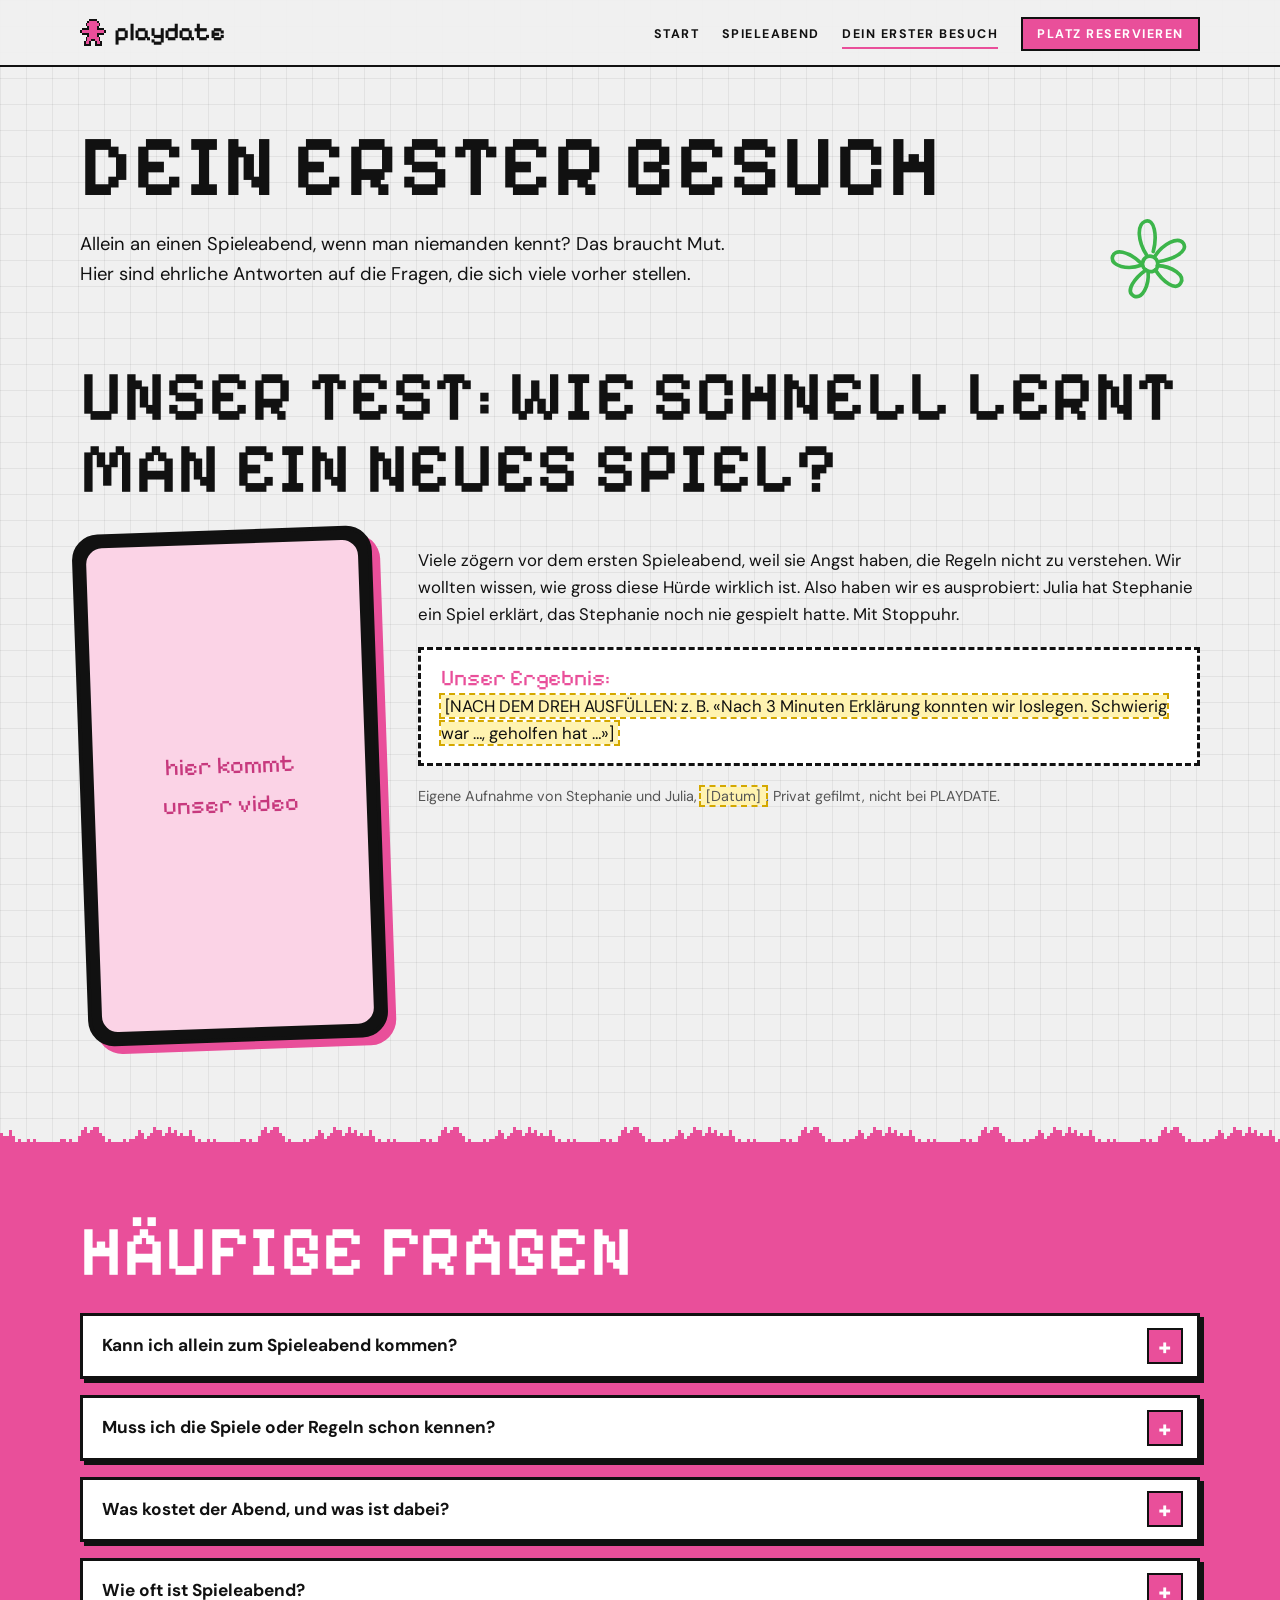
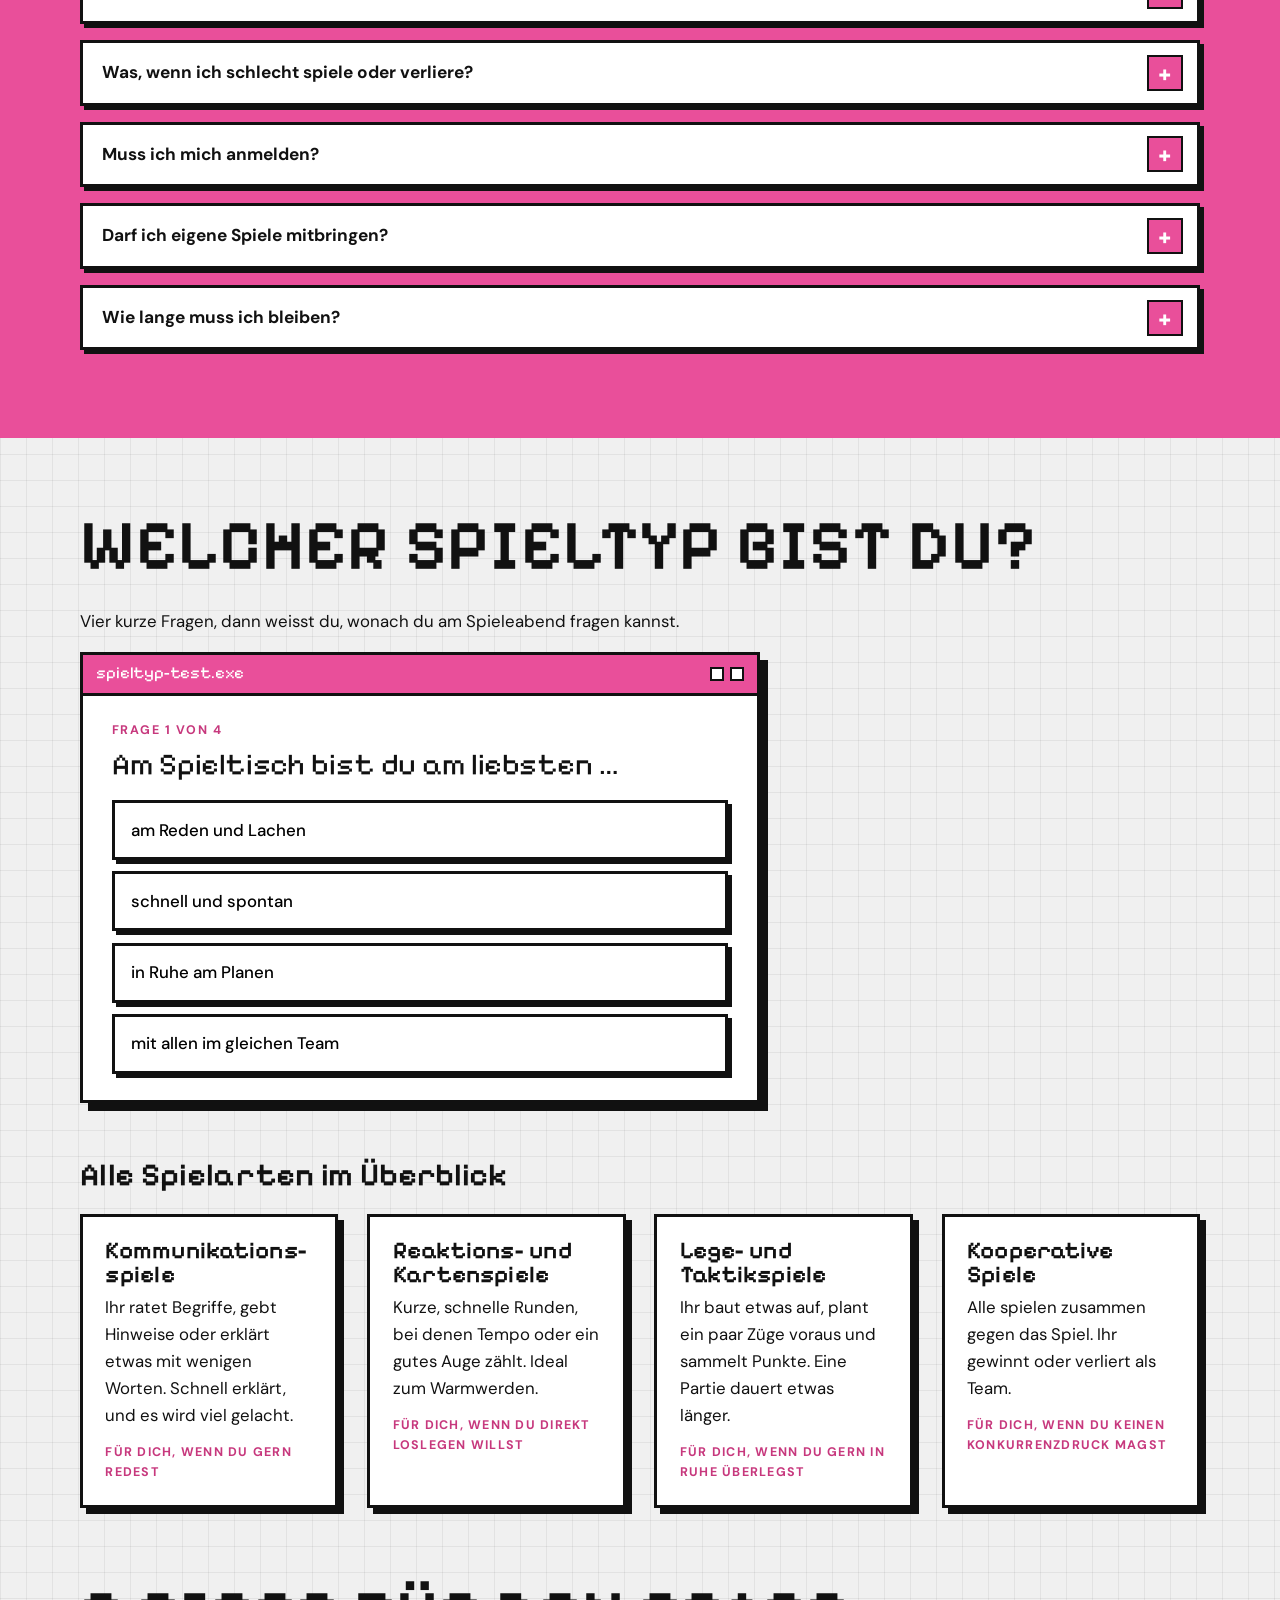
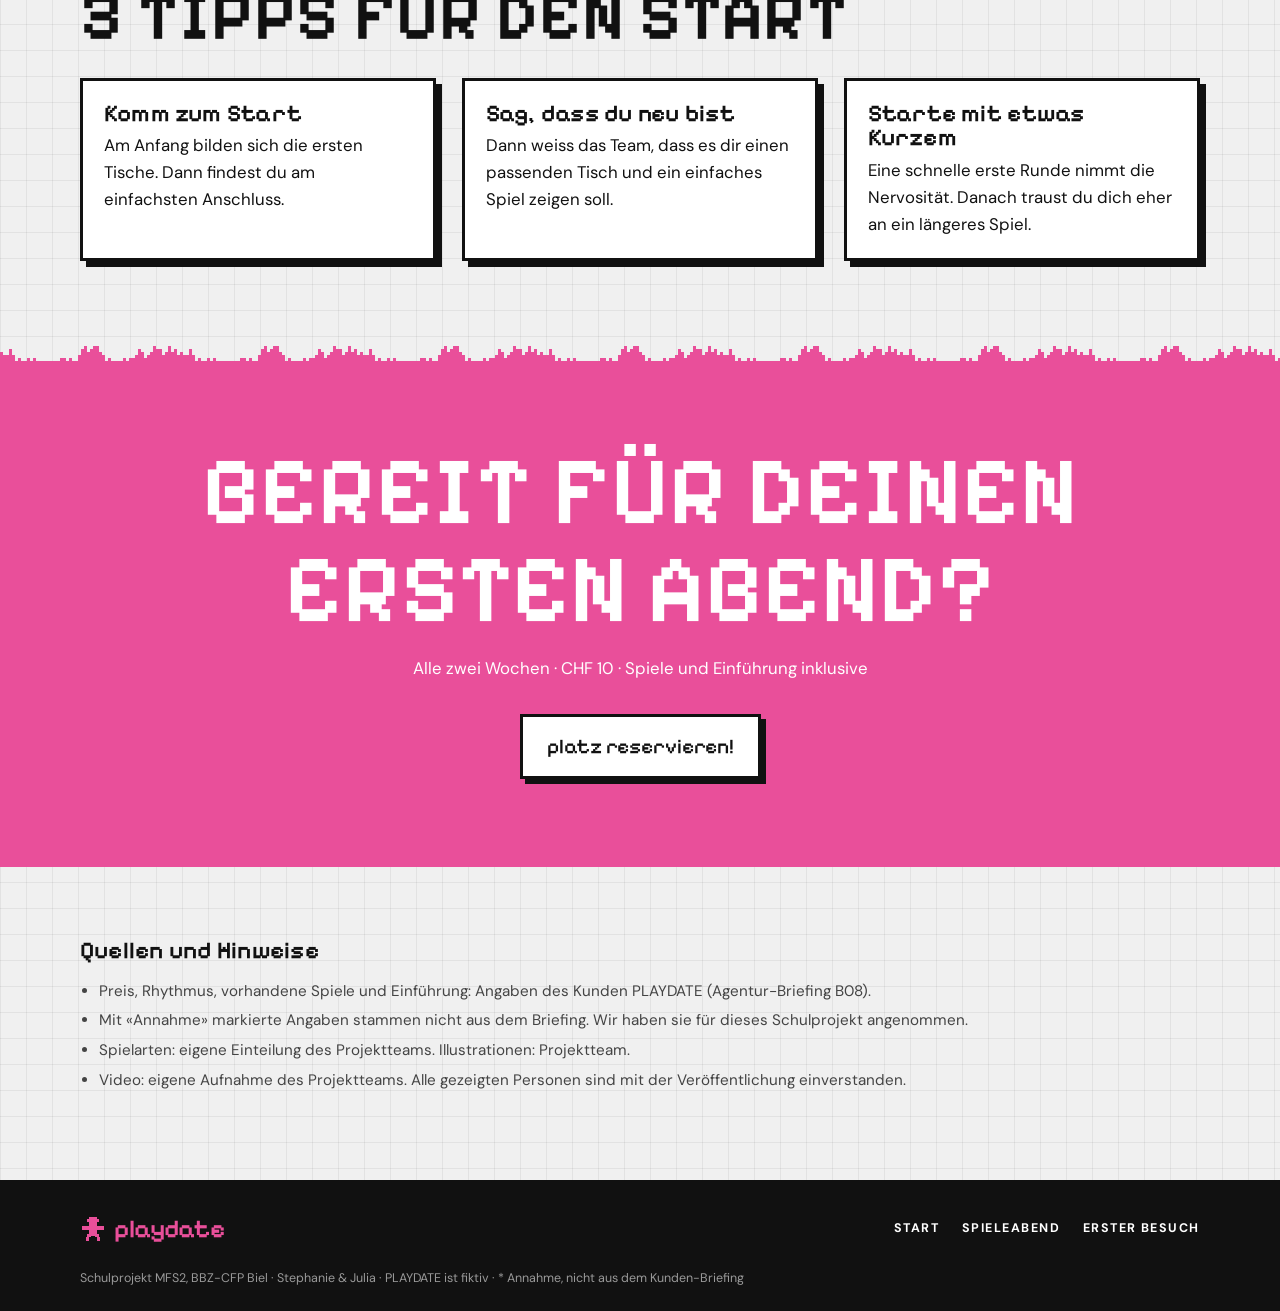
==== commit 8e333283: "Spieltyp-Test, schlanker Footer, Annahmen als Sternchen Co-Authored-By: Claude Opus 5.5 <noreply@ant" ====
--- a/erster-besuch.html
+++ b/erster-besuch.html
@@ -8,7 +8,7 @@
   <link rel="preconnect" href="https://fonts.googleapis.com">
   <link rel="preconnect" href="https://fonts.gstatic.com" crossorigin>
   <link href="https://fonts.googleapis.com/css2?family=Pixelify+Sans:wght@400..700&family=DM+Sans:wght@400;500;700&display=swap" rel="stylesheet">
-  <link rel="stylesheet" href="style.css?v=6">
+  <link rel="stylesheet" href="style.css?v=7">
   <link rel="icon" href="img/figur.svg">
   <style>.todo { background: #fff3b0; outline: 2px dashed #d4a800; padding: 0 .3rem; }</style>
 </head>
@@ -68,20 +68,31 @@
       <details><summary>Was kostet der Abend, und was ist dabei?</summary><div><p>Der Eintritt kostet CHF 10. Dabei sind alle Spiele vor Ort und die Einführung in die Regeln. Du musst also nichts kaufen oder mitbringen.</p></div></details>
       <details><summary>Wie oft ist Spieleabend?</summary><div><p>Alle zwei Wochen. Die nächsten Daten stehen auf der Seite <a href="spieleabend.html">Spieleabend</a>. Du kannst so oft kommen, wie du willst. Eine Mitgliedschaft gibt es nicht.</p></div></details>
       <details><summary>Was, wenn ich schlecht spiele oder verliere?</summary><div><p>Das passiert allen. Am Spieleabend geht es ums gemeinsame Spielen, nicht ums Gewinnen. Für den Einstieg eignen sich Spiele mit kurzen Runden. Dann spielst du schnell eine zweite Partie und merkst, wie du besser wirst.</p></div></details>
-      <details><summary>Muss ich mich anmelden?</summary><div><p>Wir empfehlen eine kurze <a href="spieleabend.html#reservieren">Reservation</a>, damit genug Tische bereitstehen. Spontan vorbeikommen geht auch, solange es freie Plätze hat. <span class="annahme">(Annahme)</span></p></div></details>
-      <details><summary>Darf ich eigene Spiele mitbringen?</summary><div><p>Du musst nicht, alle Spiele sind vor Ort. Wenn du ein Lieblingsspiel zeigen willst, frag am Eingang kurz nach. <span class="annahme">(Annahme)</span></p></div></details>
-      <details><summary>Wie lange muss ich bleiben?</summary><div><p>So lange, wie du Lust hast. Du kannst nach einem Spiel gehen oder bis zum Schluss bleiben. <span class="annahme">(Annahme)</span></p></div></details>
+      <details><summary>Muss ich mich anmelden?</summary><div><p>Wir empfehlen eine kurze <a href="spieleabend.html#reservieren">Reservation</a>, damit genug Tische bereitstehen. Spontan vorbeikommen geht auch, solange es freie Plätze hat.<span class="annahme" title="Annahme">*</span></p></div></details>
+      <details><summary>Darf ich eigene Spiele mitbringen?</summary><div><p>Du musst nicht, alle Spiele sind vor Ort. Wenn du ein Lieblingsspiel zeigen willst, frag am Eingang kurz nach.<span class="annahme" title="Annahme">*</span></p></div></details>
+      <details><summary>Wie lange muss ich bleiben?</summary><div><p>So lange, wie du Lust hast. Du kannst nach einem Spiel gehen oder bis zum Schluss bleiben.<span class="annahme" title="Annahme">*</span></p></div></details>
     </div>
   </section>
 
   <section>
     <div class="wrap">
-      <h2>Welche Spielart passt zu dir?</h2>
-      <div class="cards">
-        <article class="card"><h3>Kommunikations&shy;spiele</h3><p>Ihr ratet Begriffe, gebt Hinweise oder erklärt etwas mit wenigen Worten. Schnell erklärt, und es wird viel gelacht.</p><p class="who">Für dich, wenn du gern redest</p></article>
-        <article class="card"><h3>Reaktions- und Kartenspiele</h3><p>Kurze, schnelle Runden, bei denen Tempo oder ein gutes Auge zählt. Ideal zum Warmwerden.</p><p class="who">Für dich, wenn du direkt loslegen willst</p></article>
-        <article class="card"><h3>Lege- und Taktikspiele</h3><p>Ihr baut etwas auf, plant ein paar Züge voraus und sammelt Punkte. Eine Partie dauert etwas länger.</p><p class="who">Für dich, wenn du gern in Ruhe überlegst</p></article>
-        <article class="card"><h3>Kooperative Spiele</h3><p>Alle spielen zusammen gegen das Spiel. Ihr gewinnt oder verliert als Team.</p><p class="who">Für dich, wenn du keinen Konkurrenzdruck magst</p></article>
+      <h2>Welcher Spieltyp bist du?</h2>
+      <p style="max-width:60ch;margin-top:0">Vier kurze Fragen, dann weisst du, wonach du am Spieleabend fragen kannst.</p>
+      <div class="quiz-wrap">
+        <div class="window ">
+          <div class="window-bar"><span>spieltyp-test.exe</span><span class="dots"><i></i><i></i></span></div>
+          <div class="window-body" id="quiz">
+          <noscript><p>Der Test braucht JavaScript. Unten findest du alle Spielarten im Überblick.</p></noscript>
+        </div>
+        </div>
+      </div>
+
+      <h3 style="margin-top:3.5rem;font-size:2rem">Alle Spielarten im Überblick</h3>
+      <div class="cards" style="margin-top:1.4rem">
+        <article class="card" id="typ-komm"><h3>Kommunikations&shy;spiele</h3><p>Ihr ratet Begriffe, gebt Hinweise oder erklärt etwas mit wenigen Worten. Schnell erklärt, und es wird viel gelacht.</p><p class="who">Für dich, wenn du gern redest</p></article>
+        <article class="card" id="typ-reak"><h3>Reaktions- und Kartenspiele</h3><p>Kurze, schnelle Runden, bei denen Tempo oder ein gutes Auge zählt. Ideal zum Warmwerden.</p><p class="who">Für dich, wenn du direkt loslegen willst</p></article>
+        <article class="card" id="typ-takt"><h3>Lege- und Taktikspiele</h3><p>Ihr baut etwas auf, plant ein paar Züge voraus und sammelt Punkte. Eine Partie dauert etwas länger.</p><p class="who">Für dich, wenn du gern in Ruhe überlegst</p></article>
+        <article class="card" id="typ-koop"><h3>Kooperative Spiele</h3><p>Alle spielen zusammen gegen das Spiel. Ihr gewinnt oder verliert als Team.</p><p class="who">Für dich, wenn du keinen Konkurrenzdruck magst</p></article>
       </div>
     </div>
   </section>
@@ -119,26 +130,46 @@
 </main>
 
 <footer class="site-footer">
-  <div class="wrap cols">
-    <div>
-      <h2>playdate</h2>
-      <p>Offene Brettspielabende in Biel. Für alle, auch ohne Vorkenntnisse.</p>
-    </div>
-    <div>
-      <h2>Seiten</h2>
-      <ul>
-        <li><a href="index.html">Start</a></li>
-        <li><a href="spieleabend.html">Spieleabend: Ablauf und Preis</a></li>
-        <li><a href="erster-besuch.html">Dein erster Besuch: Fragen und Antworten</a></li>
-      </ul>
-    </div>
-    <div>
-      <h2>Über dieses Projekt</h2>
-      <p>PLAYDATE ist ein fiktives Unternehmen. Diese Website ist ein Schulprojekt (Marketingfachsprache 2, BBZ-CFP Biel) von Stephanie und Julia, 2026.</p>
-      <p>Angaben mit «Annahme» stammen nicht aus dem Kunden-Briefing.</p>
-    </div>
+  <div class="wrap foot">
+    <a class="logo" href="index.html"><img src="img/figur.svg" alt="">playdate</a>
+    <nav aria-label="Fusszeile"><a href="index.html">Start</a><a href="spieleabend.html">Spieleabend</a><a href="erster-besuch.html">Erster Besuch</a></nav>
   </div>
+  <p class="wrap foot-note">Schulprojekt MFS2, BBZ-CFP Biel · Stephanie &amp; Julia · PLAYDATE ist fiktiv · * Annahme, nicht aus dem Kunden-Briefing</p>
 </footer>
-
+<script>
+(function () {
+  var Q = [
+    { q: 'Am Spieltisch bist du am liebsten …', a: [['am Reden und Lachen', 'komm'], ['schnell und spontan', 'reak'], ['in Ruhe am Planen', 'takt'], ['mit allen im gleichen Team', 'koop']] },
+    { q: 'Wenn du verlierst, dann …', a: [['ist es mir egal, Hauptsache es war lustig', 'komm'], ['will ich sofort eine Revanche', 'reak'], ['überlege ich, was ich besser machen kann', 'takt'], ['lieber zusammen mit allen anderen', 'koop']] },
+    { q: 'Eine Runde darf dauern …', a: [['so lange, wie wir Spass haben', 'komm'], ['ein paar Minuten, dann gleich nochmal', 'reak'], ['gern auch eine Stunde', 'takt'], ['egal, solange wir zusammenhalten', 'koop']] },
+    { q: 'Welcher Satz passt zu dir?', a: [['«Ich erzähle gern Geschichten.»', 'komm'], ['«Ich bin schnell auf Zack.»', 'reak'], ['«Ich denke gern ein paar Züge voraus.»', 'takt'], ['«Zusammen sind wir stärker.»', 'koop']] }
+  ];
+  var R = {
+    komm: ['Kommunikationsspiele', 'Du bist die Person, die den Tisch zum Lachen bringt. Frag am Spieleabend nach einem Kommunikationsspiel: Da zählen Ideen und gute Hinweise mehr als Regelwissen.'],
+    reak: ['Reaktions- und Kartenspiele', 'Du willst nicht lange warten, sondern loslegen. Frag nach einem schnellen Karten- oder Reaktionsspiel. Perfekt für die erste Runde, wenn du noch niemanden kennst.'],
+    takt: ['Lege- und Taktikspiele', 'Du planst gern voraus und tüftelst an der besten Lösung. Frag nach einem Lege- oder Taktikspiel und nimm dir Zeit für eine längere Partie.'],
+    koop: ['Kooperative Spiele', 'Du spielst lieber miteinander als gegeneinander. Frag nach einem kooperativen Spiel: Ihr gewinnt oder verliert als Team.']
+  };
+  var box = document.getElementById('quiz'), i = 0, score = { komm: 0, reak: 0, takt: 0, koop: 0 };
+  function show() {
+    var item = Q[i], html = '<p class="quiz-step">Frage ' + (i + 1) + ' von ' + Q.length + '</p><p class="quiz-q">' + item.q + '</p><div class="quiz-options">';
+    item.a.forEach(function (o, n) { html += '<button type="button" data-t="' + o[1] + '">' + o[0] + '</button>'; });
+    box.innerHTML = html + '</div>';
+    box.querySelectorAll('button').forEach(function (b) {
+      b.addEventListener('click', function () { score[b.dataset.t]++; i++; i < Q.length ? show() : result(); });
+    });
+  }
+  function result() {
+    var best = 'komm';
+    ['reak', 'takt', 'koop'].forEach(function (t) { if (score[t] > score[best]) best = t; });
+    box.innerHTML = '<p class="quiz-step">Dein Ergebnis</p><p class="quiz-q">' + R[best][0] + '</p><p>' + R[best][1] + '</p>' +
+      '<div class="btn-row"><a class="btn" href="spieleabend.html#reservieren">platz reservieren!</a><button type="button" class="btn btn-light" id="again">nochmal</button></div>';
+    document.querySelectorAll('.cards .card').forEach(function (c) { c.classList.remove('match'); });
+    var card = document.getElementById('typ-' + best); if (card) card.classList.add('match');
+    document.getElementById('again').addEventListener('click', function () { i = 0; score = { komm: 0, reak: 0, takt: 0, koop: 0 }; show(); });
+  }
+  show();
+})();
+</script>
 </body>
 </html>
--- a/style.css
+++ b/style.css
@@ -113,13 +113,13 @@
 .story .punch { font-family: var(--pixel); font-size: 1.8rem; color: var(--pink); margin: 1.2rem 0 0; line-height: 1.1; }
 
 .annahme { font-size: .78em; color: #777; font-style: italic; white-space: nowrap; }
-.pink-zone .annahme { color: #ffe3f0; }
+
 .window .annahme, .card .annahme { color: #777; }
 
 /* Schluss */
 .final { text-align: center; padding-block: 5rem 5.5rem; }
 .final h2 { font-size: clamp(2.6rem, 8vw, 6rem); margin-bottom: 1rem; }
-.final p { margin: 0 auto; max-width: 46ch; }
+.final p { margin: 0 auto; max-width: 60ch; }
 .final .btn { background: #fff; color: var(--ink); }
 .final .btn-row { justify-content: center; }
 
@@ -195,3 +195,30 @@
   .window-body { padding: 1.2rem; }
 }
 .board li .annahme, .faq-list details .annahme { color: #777; }
+
+/* Annahme als Sternchen */
+.annahme { font-style: normal; font-size: .8em; vertical-align: super; line-height: 0; color: var(--pink-dark); margin-left: 1px; }
+.pink-zone .annahme { color: #fff; }
+
+/* schlanker Footer */
+.site-footer { padding-block: 1.8rem 1.4rem; }
+.site-footer .foot { display: flex; flex-wrap: wrap; align-items: center; justify-content: space-between; gap: 1rem; }
+.site-footer .logo { color: var(--pink); }
+.site-footer nav { display: flex; gap: 1.4rem; flex-wrap: wrap; }
+.site-footer nav a { font-size: .78rem; font-weight: 700; letter-spacing: .12em; text-transform: uppercase; text-decoration: none; }
+.site-footer nav a:hover { color: var(--pink); }
+.site-footer .foot-note { font-size: .78rem; color: #999; margin: 1.2rem auto 0; }
+
+/* Spieltyp-Test */
+.quiz-wrap { max-width: 680px; }
+.quiz-step { font-size: .78rem; font-weight: 700; letter-spacing: .12em; text-transform: uppercase; color: var(--pink-dark); margin: 0 0 .4rem; }
+.quiz-q { font-family: var(--pixel); font-size: 1.9rem; line-height: 1.1; margin: 0 0 1.2rem; }
+.quiz-options { display: grid; gap: .7rem; }
+.quiz-options button {
+  text-align: left; font: inherit; font-weight: 500; padding: .85rem 1rem; cursor: pointer;
+  background: #fff; border: 3px solid var(--ink); box-shadow: 4px 4px 0 var(--ink); transition: transform .08s, background .08s;
+}
+.quiz-options button:hover, .quiz-options button:focus-visible { background: var(--pink-light); transform: translate(-2px,-2px); outline: none; }
+.quiz-options button:active { transform: translate(3px,3px); box-shadow: 1px 1px 0 var(--ink); }
+.card.match { background: var(--pink); color: #fff; }
+.card.match .who { color: #fff; }
